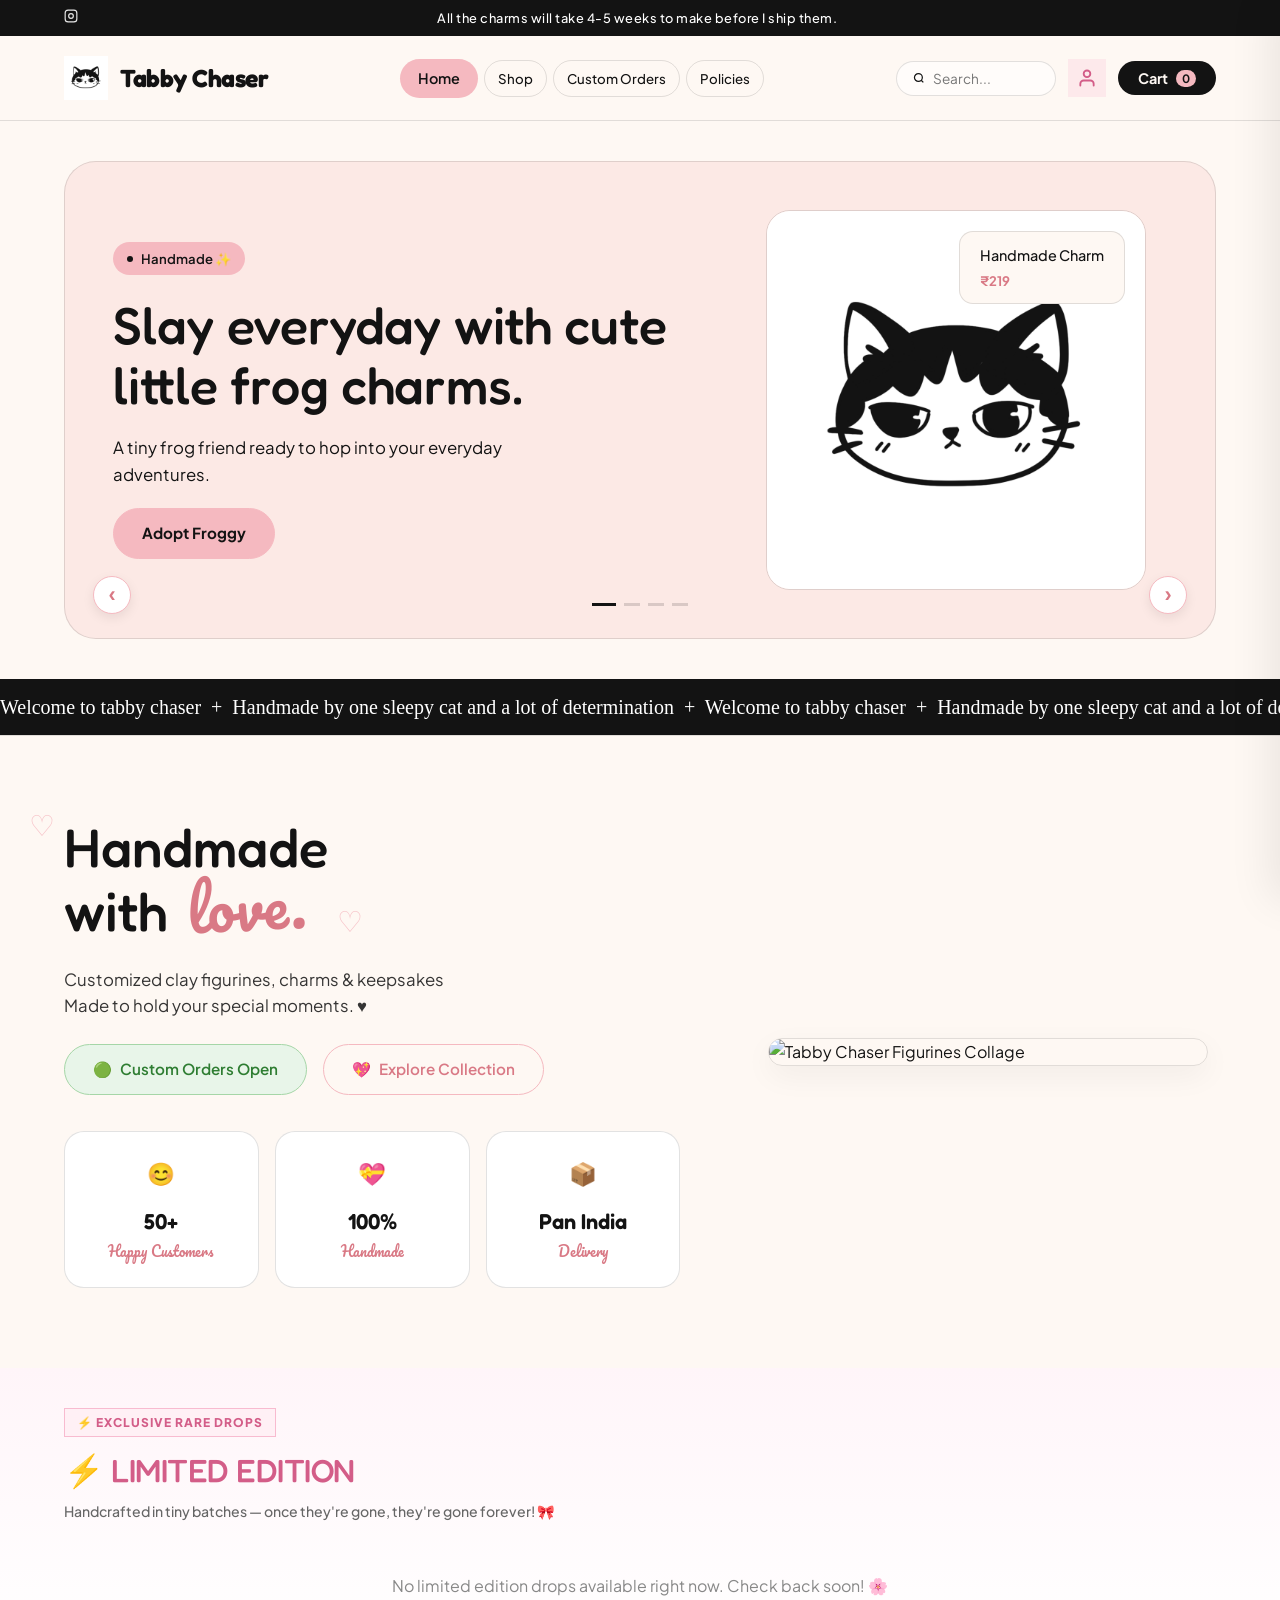
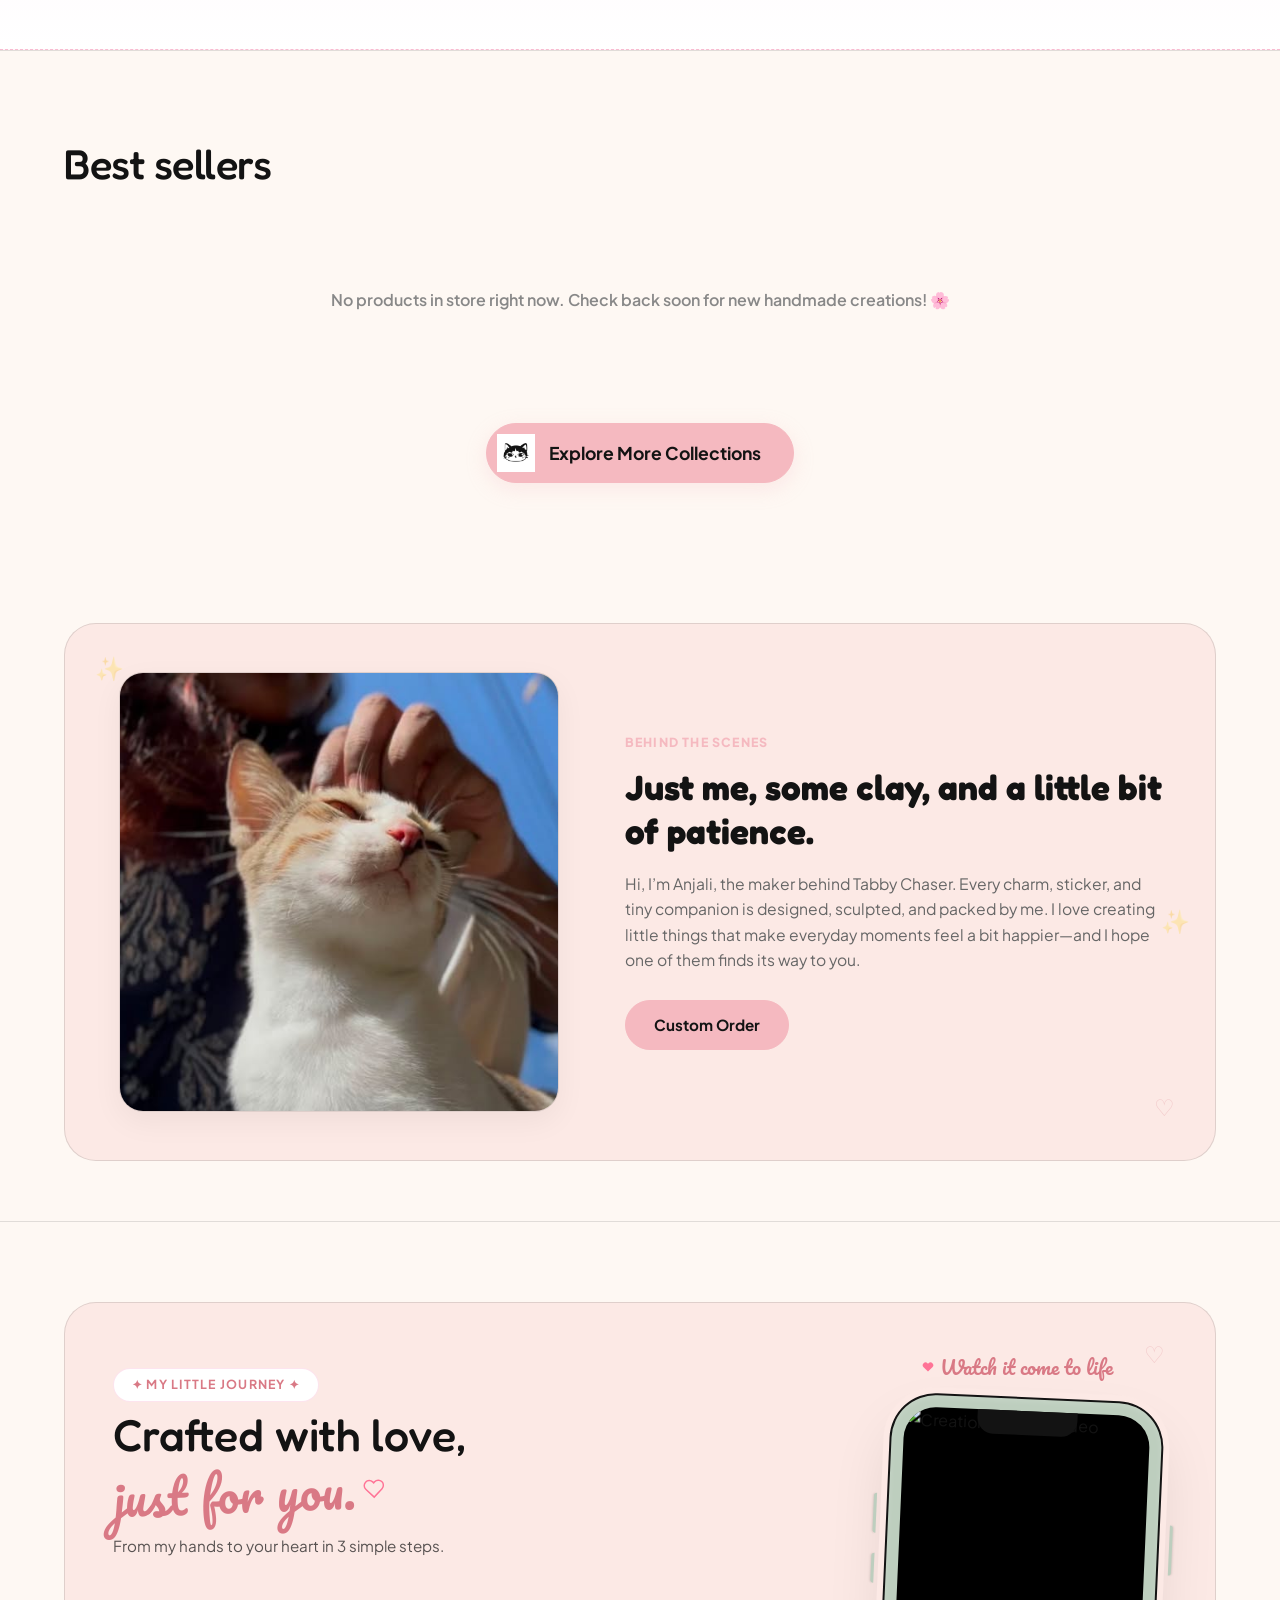
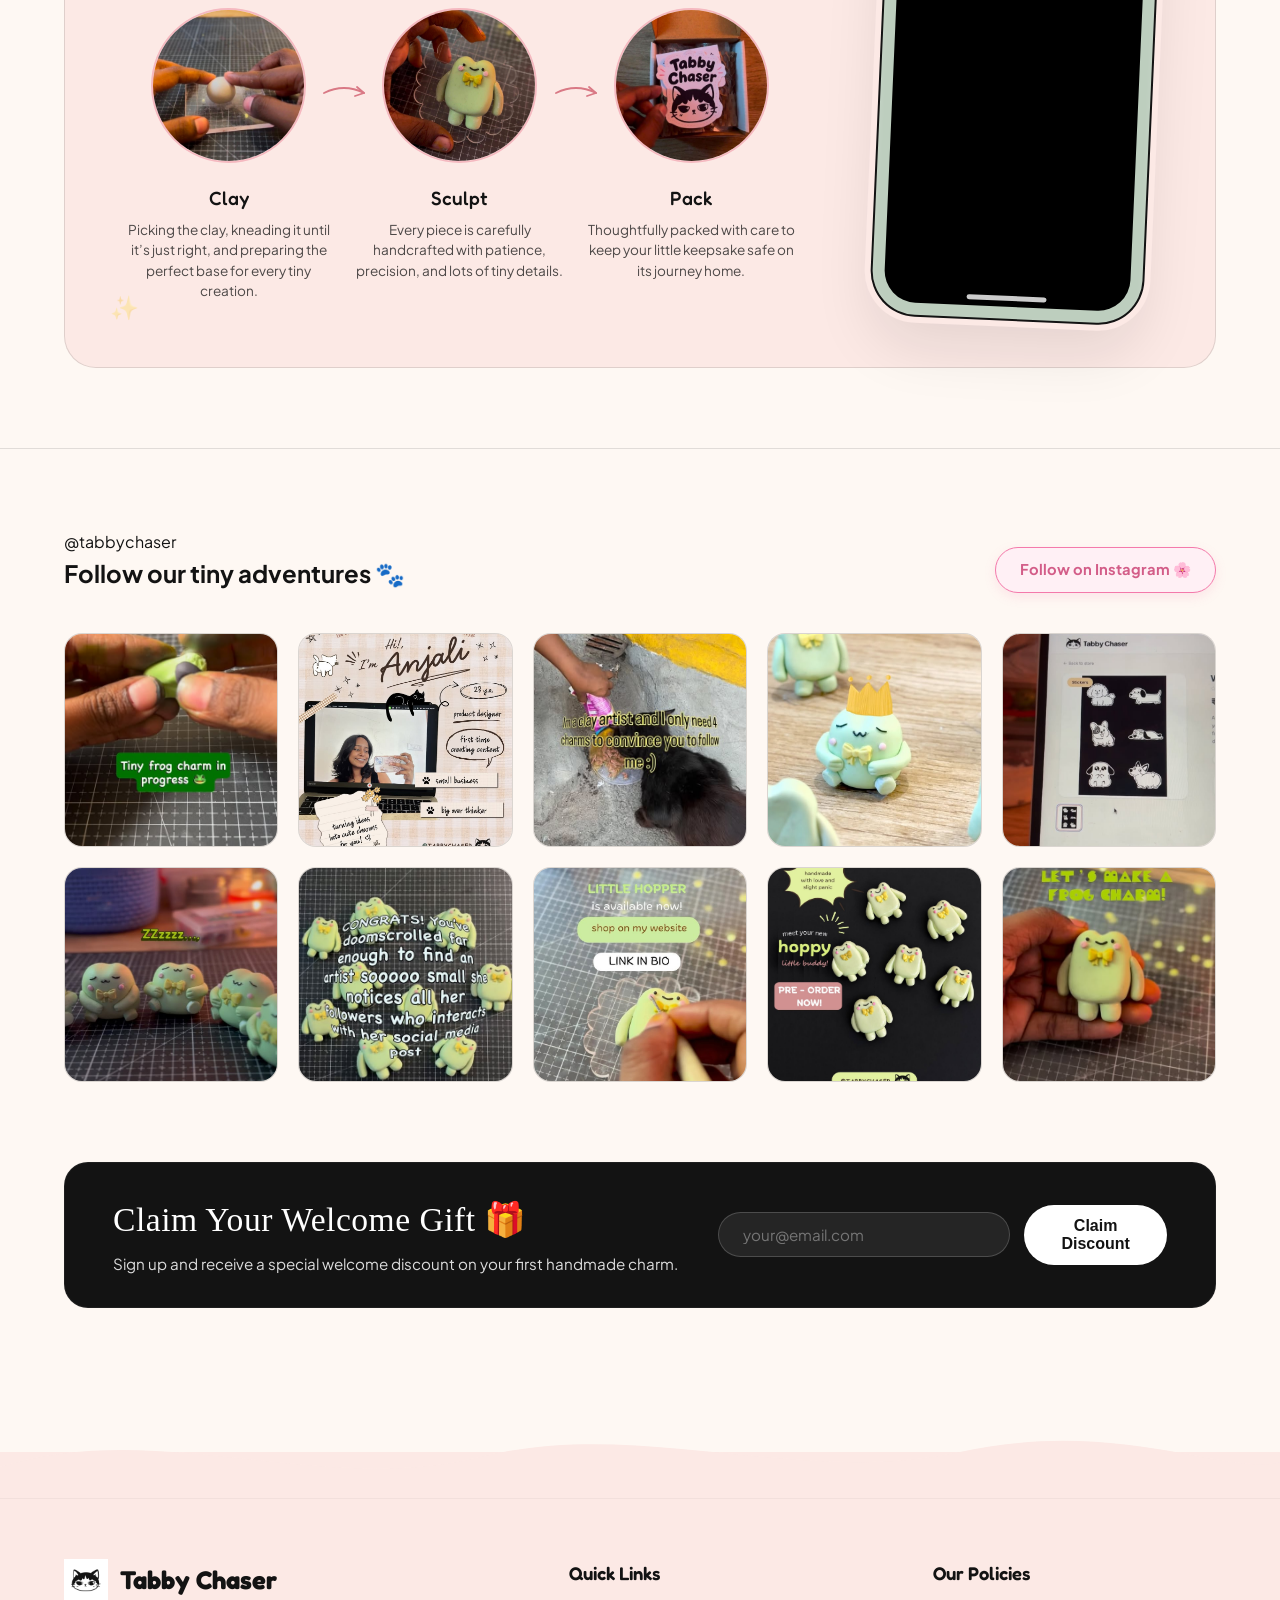
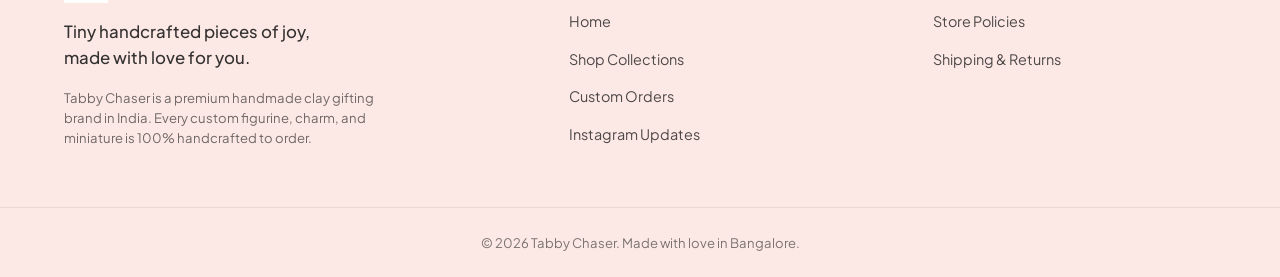
==== index.html @ cdab8259 "FEAT: Completed Basic SEO implementation across all site pages (Titles, Descriptions, Canonical, OG/" ====
<!DOCTYPE html>
<html lang="en">
<head>
  <meta charset="UTF-8" />
  <!-- Google tag (gtag.js) -->
  <script async src="https://www.googletagmanager.com/gtag/js?id=G-HQ4WGGRLP1"></script>
  <script>
    window.dataLayer = window.dataLayer || [];
    function gtag(){dataLayer.push(arguments);}
    gtag('js', new Date());
    gtag('config', 'G-HQ4WGGRLP1');
  </script>
  <!-- Meta Pixel Code -->
  <script>
    !function(f,b,e,v,n,t,s)
    {if(f.fbq)return;n=f.fbq=function(){n.callMethod?
    n.callMethod.apply(n,arguments):n.queue.push(arguments)};
    if(!f._fbq)f._fbq=n;n.push=n;n.loaded=!0;n.version='2.0';
    n.queue=[];t=b.createElement(e);t.async=!0;
    t.src=v;s=b.getElementsByTagName(e)[0];
    s.parentNode.insertBefore(t,s)}(window, document,'script',
    'https://connect.facebook.net/en_US/fbevents.js');
    fbq('init', '1523123549591152');
    fbq('track', 'PageView');
  </script>
  <noscript><img height="1" width="1" style="display:none" src="https://www.facebook.com/tr?id=1523123549591152&ev=PageView&noscript=1"/></noscript>
  <!-- End Meta Pixel Code -->
  <meta name="viewport" content="width=device-width, initial-scale=1.0" />
  <meta name="google-site-verification" content="google491442b570c2b588" />
  <title>Tabby Chaser – Handmade Cold Porcelain Clay Charms, Keychains &amp; Aesthetic Gifts India</title>
  <meta name="description" content="Shop handcrafted cold porcelain clay charms, keychains, desk pals, stickers, and worry stones from Tabby Chaser in India. Unique, cute, high-gloss keepsakes made with love." />
  <link rel="canonical" href="https://tabbychaser.store/" />
  
  <!-- Open Graph / Facebook -->
  <meta property="og:type" content="website" />
  <meta property="og:site_name" content="Tabby Chaser" />
  <meta property="og:url" content="https://tabbychaser.store/" />
  <meta property="og:title" content="Tabby Chaser – Handmade Cold Porcelain Clay Charms &amp; Aesthetic Gifts" />
  <meta property="og:description" content="Shop handcrafted cold porcelain clay charms, keychains, desk pals, stickers, and worry stones from Tabby Chaser in India." />
  <meta property="og:image" content="https://tabbychaser.store/favicon.png" />

  <!-- Twitter -->
  <meta name="twitter:card" content="summary_large_image" />
  <meta name="twitter:url" content="https://tabbychaser.store/" />
  <meta name="twitter:title" content="Tabby Chaser – Handmade Cold Porcelain Clay Charms &amp; Aesthetic Gifts" />
  <meta name="twitter:description" content="Shop handcrafted cold porcelain clay charms, keychains, desk pals, stickers, and worry stones from Tabby Chaser in India." />
  <meta name="twitter:image" content="https://tabbychaser.store/favicon.png" />

  <!-- Schema.org Organization & WebSite JSON-LD -->
  <script type="application/ld+json">
  {
    "@context": "https://schema.org",
    "@graph": [
      {
        "@type": "Organization",
        "@id": "https://tabbychaser.store/#organization",
        "name": "Tabby Chaser",
        "url": "https://tabbychaser.store/",
        "logo": "https://tabbychaser.store/favicon.png",
        "image": "https://tabbychaser.store/favicon.png",
        "description": "Handcrafted Cold Porcelain Clay Charms, Keychains & Aesthetic Keepsakes made in India.",
        "sameAs": [
          "https://www.instagram.com/tabbychaser"
        ]
      },
      {
        "@type": "WebSite",
        "@id": "https://tabbychaser.store/#website",
        "url": "https://tabbychaser.store/",
        "name": "Tabby Chaser",
        "publisher": {
          "@id": "https://tabbychaser.store/#organization"
        },
        "potentialAction": {
          "@type": "SearchAction",
          "target": "https://tabbychaser.store/shop?search={search_term_string}",
          "query-input": "required name=search_term_string"
        }
      }
    ]
  }
  </script>
  <link rel="icon" href="/favicon.ico" sizes="any">
  <link rel="icon" type="image/png" sizes="48x48" href="/favicon.png">
  <link rel="apple-touch-icon" href="/apple-touch-icon.png">
  
  <!-- Bubbly & Script Display Fonts (Chewy, Fredoka, Pacifico) & Body Font (Plus Jakarta Sans) -->
  <link rel="preconnect" href="https://fonts.googleapis.com" />
  <link rel="preconnect" href="https://fonts.gstatic.com" crossorigin />
  <link href="https://fonts.googleapis.com/css2?family=Chewy&family=Fredoka:wght@400;500;600;700&family=Pacifico&family=Plus+Jakarta+Sans:wght@300;400;500;600;700&display=swap" rel="stylesheet" />
  
  <link rel="stylesheet" href="style.css" />
</head>
<body>

  <!-- 1. Top Announcement Bar (Solid Black Patti with White Text) -->
  <div class="announcement-bar">
    <div class="announcement-container container">
      <div class="announcement-social">
        <a href="https://www.instagram.com/tabbychaser" target="_blank" aria-label="Instagram">
          <svg width="14" height="14" viewBox="0 0 24 24" fill="none" stroke="currentColor" stroke-width="2"><rect x="2" y="2" width="20" height="20" rx="5" ry="5"></rect><circle cx="12" cy="12" r="4"></circle><line x1="17.5" y1="6.5" x2="17.51" y2="6.5"></line></svg>
        </a>
      </div>
      <div class="announcement-text">
        All the charms will take 4-5 weeks to make before I ship them.
      </div>
      <div class="announcement-spacer"></div>
    </div>
  </div>

  <!-- 2. Header Navigation (Cream Base matching Page Theme & Brand logo icon) -->
  <header class="site-header">
    <div class="header-container container">
      
      <!-- Brand Logo Left with Circular Brand Icon -->
      <a href="#" class="brand-logo">
        <img src="store-logo-c471e30d.webp" alt="Tabby Chaser Logo" class="brand-logo-icon" />
        <span class="logo-text">Tabby Chaser</span>
      </a>

      <!-- Menu links as rounded capsules/pills -->
      <nav class="nav-menu">
        <a href="/" class="nav-link active-pill">Home</a>
        <a href="shop" class="nav-link outline-pill">Shop</a>
        <a href="custom-orders" class="nav-link outline-pill">Custom Orders</a>
        <a href="policies" class="nav-link outline-pill">Policies</a>
      </nav>

      <!-- Search bar & Cart -->
      <div class="header-actions">
        <div class="search-box-pill">
          <svg width="14" height="14" viewBox="0 0 24 24" fill="none" stroke="currentColor" stroke-width="2.5"><circle cx="11" cy="11" r="8"></circle><line x1="21" y1="21" x2="16.65" y2="16.65"></line></svg>
          <input type="text" placeholder="Search..." />
        </div>
        <a href="account" class="profile-header-btn" title="My Account" style="display:flex;align-items:center;justify-content:center;width:38px;height:38px;border-radius:50%;background:rgba(244,122,171,0.12);color:#d35d88;text-decoration:none;transition:transform 0.2s ease;">
          <svg width="20" height="20" viewBox="0 0 24 24" fill="none" stroke="currentColor" stroke-width="2.2" stroke-linecap="round" stroke-linejoin="round"><path d="M20 21v-2a4 4 0 0 0-4-4H8a4 4 0 0 0-4 4v2"></path><circle cx="12" cy="7" r="4"></circle></svg>
        </a>
        <button class="cart-pill-btn" id="cartBtn">
          Cart
          <span class="cart-badge">0</span>
        </button>
      </div>

    </div>
  </header>

  <!-- 3. Main Hero Rounded Card Section (Pre-rendered Slideshow for zero layout shift) -->
  <main class="main-content">
    <section class="hero-card-section">
      <div class="container">
        
        <!-- Elegant Box (#fce9e5) for strong visibility -->
        <div class="hero-rounded-card">
          <!-- Manual Navigation Arrows -->
          <button type="button" class="hero-nav-btn prev-btn" onclick="window.goToSlide(window.currentHeroSlideIdx - 1)" title="Previous Slide">‹</button>
          <button type="button" class="hero-nav-btn next-btn" onclick="window.goToSlide(window.currentHeroSlideIdx + 1)" title="Next Slide">›</button>

          <div class="hero-slides-wrapper" id="slidesWrapper">
            
            <!-- Slide 0: Frog Charm -->
            <div class="hero-slide active" data-index="0">
              <div class="hero-card-grid">
                <div class="hero-text-panel">
                  <div class="handmade-badge-pill">
                    <span class="badge-dot"></span>
                    Bestseller 🐸
                  </div>
                  <h1 class="hero-headline-title">
                    Slay everyday with cute little <span class="highlight-pink">frog charms.</span>
                  </h1>
                  <p class="hero-paragraph-desc">
                    A tiny frog friend ready to hop into your everyday adventures. Handmade from cold porcelain clay.
                  </p>
                  <a href="product?id=pond-hopper-frog" class="btn btn-pink-pill">Adopt Froggy</a>
                </div>
                <div class="hero-image-panel">
                  <div class="image-inner-wrap">
                    <img src="https://rjjympjfdmvjuuovidtc.supabase.co/storage/v1/object/public/product-images/50ce9ac9-ccac-42d0-bc0d-8f6b7868ee44/product-88b446e8-wa8nqo.webp" alt="Pond Hopper Frog Charm" class="hero-card-img" />
                    <div class="product-overlay-tag">
                      <span class="tag-title">Pond Hopper Frog</span>
                      <span class="tag-price">₹219</span>
                    </div>
                  </div>
                </div>
              </div>
            </div>

            <!-- Slide 1: Bear Charm -->
            <div class="hero-slide" data-index="1">
              <div class="hero-card-grid">
                <div class="hero-text-panel">
                  <div class="handmade-badge-pill">
                    <span class="badge-dot"></span>
                    Popular 🎀
                  </div>
                  <h2 class="hero-headline-title">
                    Slay everyday with cute little <span class="highlight-pink">bear charms.</span>
                  </h2>
                  <p class="hero-paragraph-desc">
                    A tiny handmade teddy bear charm with a glossy finish and a sweet pink bow, perfect for zip styling.
                  </p>
                  <a href="product?id=bow-bear-charm" class="btn btn-pink-pill">Adopt Bearista</a>
                </div>
                <div class="hero-image-panel">
                  <div class="image-inner-wrap">
                    <img src="https://rjjympjfdmvjuuovidtc.supabase.co/storage/v1/object/public/product-images/50ce9ac9-ccac-42d0-bc0d-8f6b7868ee44/product-46e4e5de-0cd7-4387-9f47-92c55a666831-b56fe6d8-ket789.webp" alt="Bow Bear Charm" class="hero-card-img" />
                    <div class="product-overlay-tag">
                      <span class="tag-title">Bow Bear Charm</span>
                      <span class="tag-price">₹219</span>
                    </div>
                  </div>
                </div>
              </div>
            </div>

            <!-- Slide 2: Star Cat -->
            <div class="hero-slide" data-index="2">
              <div class="hero-card-grid">
                <div class="hero-text-panel">
                  <div class="handmade-badge-pill">
                    <span class="badge-dot"></span>
                    Featured ⭐
                  </div>
                  <h2 class="hero-headline-title">
                    Slay everyday with cute little <span class="highlight-pink">cat keychains.</span>
                  </h2>
                  <p class="hero-paragraph-desc">
                    Star cat finally got its own star! A handmade clay keychain featuring your favorite little space companion.
                  </p>
                  <a href="product?id=star-cat-keychain" class="btn btn-pink-pill">Adopt Space Cat</a>
                </div>
                <div class="hero-image-panel">
                  <div class="image-inner-wrap">
                    <img src="https://rjjympjfdmvjuuovidtc.supabase.co/storage/v1/object/public/product-images/50ce9ac9-ccac-42d0-bc0d-8f6b7868ee44/product-59b33d32-ix8s64.webp" alt="Star Cat Keychain" class="hero-card-img" />
                    <div class="product-overlay-tag">
                      <span class="tag-title">Star Cat Keychain</span>
                      <span class="tag-price">₹399</span>
                    </div>
                  </div>
                </div>
              </div>
            </div>

            <!-- Slide 3: Skull Charm -->
            <div class="hero-slide" data-index="3">
              <div class="hero-card-grid">
                <div class="hero-text-panel">
                  <div class="handmade-badge-pill">
                    <span class="badge-dot"></span>
                    Spooky Cute 💀
                  </div>
                  <h2 class="hero-headline-title">
                    Slay everyday with cute little <span class="highlight-pink">spooky skulls.</span>
                  </h2>
                  <p class="hero-paragraph-desc">
                    A tiny skull with a soft spooky heart. Handmade from cold porcelain clay and finished with high-quality glazes.
                  </p>
                  <a href="product?id=ghostly-skull-charm" class="btn btn-pink-pill">Adopt Spooky</a>
                </div>
                <div class="hero-image-panel">
                  <div class="image-inner-wrap">
                    <img src="https://rjjympjfdmvjuuovidtc.supabase.co/storage/v1/object/public/product-images/50ce9ac9-ccac-42d0-bc0d-8f6b7868ee44/product-094dc89c-gsisii.webp" alt="Ghostly Skull Charm" class="hero-card-img" />
                    <div class="product-overlay-tag">
                      <span class="tag-title">Ghostly Skull Charm</span>
                      <span class="tag-price">₹199</span>
                    </div>
                  </div>
                </div>
              </div>
            </div>

          </div>

          <!-- Slider Indicators -->
          <div class="slider-dots" id="sliderDots">
            <span class="dot active" onclick="goToSlide(0)"></span>
            <span class="dot" onclick="goToSlide(1)"></span>
            <span class="dot" onclick="goToSlide(2)"></span>
            <span class="dot" onclick="goToSlide(3)"></span>
          </div>

        </div>

      </div>
    </section>

    <!-- 4. Scrolling Black Marquee strip (Continuous Double Track) -->
    <div class="scrolling-marquee-strip">
      <div class="marquee-track">
        <div class="marquee-inner">
          <span>Welcome to tabby chaser &nbsp;+&nbsp; Handmade by one sleepy cat and a lot of determination &nbsp;+&nbsp; Welcome to tabby chaser &nbsp;+&nbsp; Handmade by one sleepy cat and a lot of determination &nbsp;+&nbsp; Welcome to tabby chaser &nbsp;+&nbsp; Handmade by one sleepy cat and a lot of determination &nbsp;+&nbsp;</span>
        </div>
        <div class="marquee-inner">
          <span>Welcome to tabby chaser &nbsp;+&nbsp; Handmade by one sleepy cat and a lot of determination &nbsp;+&nbsp; Welcome to tabby chaser &nbsp;+&nbsp; Handmade by one sleepy cat and a lot of determination &nbsp;+&nbsp; Welcome to tabby chaser &nbsp;+&nbsp; Handmade by one sleepy cat and a lot of determination &nbsp;+&nbsp;</span>
        </div>
      </div>
    </div>

    <!-- 5. Showcase Detail Section -->
    <section class="brand-showcase-section">
      <div class="container showcase-grid">
        
        <div class="showcase-left-panel">
          <div class="floating-hearts-title-wrap">
            <span class="floating-heart heart-left">♡</span>
            <h2 class="showcase-title-text">
              Handmade <br />with <span class="script-love">love.</span>
            </h2>
            <span class="floating-heart heart-right">♡</span>
          </div>

          <p class="showcase-paragraph">
            Customized clay figurines, charms & keepsakes <br />
            Made to hold your special moments. ♥
          </p>

          <div class="showcase-btn-row">
            <span id="commissionsDisplayBtn">
              <a href="custom-pets.html" class="pill-btn btn-pink-outline" style="background:#e8f5e9;color:#2e7d32;border:1.5px solid #a5d6a7;text-decoration:none;">
                <span class="btn-icon">🟢</span> Custom Orders Open
              </a>
            </span>
            <a href="#shop" class="pill-btn btn-pink-outline">
              <span class="btn-icon">💖</span>
              Explore Collection
            </a>
          </div>

          <div class="feature-cards-grid">
            <div class="feature-card">
              <div class="card-icon-circle">😊</div>
              <span class="card-large-stat">50+</span>
              <span class="card-script-label">Happy Customers</span>
            </div>

            <div class="feature-card">
              <div class="card-icon-circle">💝</div>
              <span class="card-large-stat">100%</span>
              <span class="card-script-label">Handmade</span>
            </div>

            <div class="feature-card">
              <div class="card-icon-circle">📦</div>
              <span class="card-large-stat">Pan India</span>
              <span class="card-script-label">Delivery</span>
            </div>
          </div>
        </div>

        <div class="showcase-right-panel">
          <div class="showcase-image-frame">
            <img src="https://rjjympjfdmvjuuovidtc.supabase.co/storage/v1/object/public/store-assets/50ce9ac9-ccac-42d0-bc0d-8f6b7868ee44/store-banner-af2ef989.webp" alt="Tabby Chaser Figurines Collage" class="showcase-img" />
          </div>
        </div>

      </div>
    </section>

    <!-- 5.5. Limited Edition Showcase Section -->
    <section class="limited-edition-section" id="limited-edition" style="padding: 40px 0 20px 0; background: linear-gradient(180deg, #fff5f9 0%, #ffffff 100%); border-bottom: 1px dashed #f8bbd0;">
      <div class="container">
        
        <div class="sellers-header-row" style="margin-bottom: 20px; text-align: left; flex-wrap:wrap; gap:16px; align-items:flex-end; justify-content:space-between;">
          <div>
            <div style="display:inline-flex; align-items:center; gap:6px; background:#fff0f5; border:1px solid #f8bbd0; color:#d35d88; font-size:0.75rem; font-weight:800; padding:4px 12px; border-radius:50px; text-transform:uppercase; letter-spacing:1px; margin-bottom:8px;">
              ⚡ EXCLUSIVE RARE DROPS
            </div>
            <h2 class="sellers-heading" id="leTitleDisplay" style="color:#d35d88; font-size: 2rem;">⚡ LIMITED EDITION</h2>
            <p id="leSubtitleDisplay" style="font-size:0.88rem; color:#666; margin-top:4px; font-weight:500;">
              Handcrafted in tiny batches — once they're gone, they're gone forever! 🎀
            </p>
          </div>

          <!-- Live Countdown / Pre-Order Timer Banner -->
          <div id="leCountdownBox" style="display:none; background:linear-gradient(135deg, #7c4dff 0%, #d35d88 100%); color:#fff; padding:12px 20px; border-radius:14px; box-shadow:0 6px 18px rgba(124, 77, 255, 0.25);">
            <div style="font-size:0.72rem; font-weight:700; text-transform:uppercase; letter-spacing:1px; opacity:0.9;">
              ⏳ PRE-ORDER BOOKING ENDS IN
            </div>
            <div id="leTimerDisplay" style="font-size:1.25rem; font-weight:900; letter-spacing:1px; margin-top:2px;">
              00d 00h 00m 00s
            </div>
          </div>
        </div>

        <div class="sellers-products-grid" id="limitedEditionGridContainer">
          <div style="grid-column:1/-1; text-align:center; padding:30px;"><div class="spinner"></div></div>
        </div>

      </div>
    </section>

    <!-- 6. Best Sellers Grid Section -->
    <section class="best-sellers-section" id="shop">
      <div class="container">
        
        <div class="sellers-header-row">
          <h2 class="sellers-heading">Best sellers</h2>
        </div>

        <div class="sellers-products-grid" id="bestSellersGridContainer">
          <div style="grid-column:1/-1; text-align:center; padding:30px;"><div class="spinner"></div></div>
        </div>

        <div class="explore-more-wrap">
          <a href="shop" class="explore-pill-btn">
            <img src="store-logo-c471e30d.webp" alt="Tabby Chaser Icon" class="spark-circle-badge" />
            Explore More Collections
          </a>
        </div>

      </div>
    </section>

    <!-- 7. Behind the Scenes Section -->
    <section class="behind-scenes-section" id="custom">
      <div class="container">
        
        <div class="behind-scenes-card">
          <span class="floating-deco deco-one">✨</span>
          <span class="floating-deco deco-two">♡</span>
          <span class="floating-deco deco-three">✨</span>

          <div class="behind-scenes-grid">
            
            <div class="behind-scenes-image-panel">
              <div class="scenes-image-frame">
                <img src="748418587_1035014559244179_4320727817718422499_n.jpg" alt="Anjali and Mascot Kitty" class="scenes-img" />
              </div>
            </div>

            <div class="behind-scenes-text-panel">
              <span class="scenes-tag">BEHIND THE SCENES</span>
              <h2 class="scenes-title">Just me, some clay, and a little bit of patience.</h2>
              <p class="scenes-desc">
                Hi, I’m Anjali, the maker behind Tabby Chaser. Every charm, sticker, and tiny companion is designed, sculpted, and packed by me. I love creating little things that make everyday moments feel a bit happier—and I hope one of them finds its way to you.
              </p>
              <a href="custom-orders" class="btn btn-pink-pill">Custom Order</a>
            </div>

          </div>
        </div>

      </div>
    </section>

    <!-- 8. My Little Journey Section -->
    <section class="journey-section">
      <div class="container journey-inner">
        
        <div class="journey-card">
          <span class="floating-deco deco-four">♡</span>
          <span class="floating-deco deco-five">✨</span>

          <div class="journey-two-col">
            
            <div class="journey-left-col">
              <div class="journey-header">
                <div class="journey-eyebrow">✦ MY LITTLE JOURNEY ✦</div>
                <h2 class="journey-heading">Crafted with love,</h2>
                <p class="journey-heading-script">
                  just for you.
                  <svg width="22" height="22" viewBox="0 0 24 24" fill="none" stroke="#FF7396" stroke-width="1.6">
                    <path d="M20.84 4.61a5.5 5.5 0 00-7.78 0L12 5.67l-1.06-1.06a5.5 5.5 0 00-7.78 7.78l1.06 1.06L12 21.23l7.78-7.78 1.06-1.06a5.5 5.5 0 000-7.78z"></path>
                  </svg>
                </p>
                <p class="journey-subtext">From my hands to your heart in 3 simple steps.</p>
              </div>
              
              <div class="journey-steps-row">
                
                <!-- Step 1: Clay -->
                <div class="step-wrap step-1">
                  <div class="step-card">
                    <div class="img-ring">
                      <img src="him 1.jpeg" alt="Preparing clay" class="step-img" />
                    </div>
                    <div class="arrow">
                      <svg width="46" height="16" viewBox="0 0 46 16" fill="none">
                        <path d="M2 12 Q 22 2, 42 12" stroke="#F47AAB" stroke-width="1.8" stroke-linecap="round"></path>
                        <path d="M35 6 L42 12 L33 15" stroke="#F47AAB" stroke-width="1.8" stroke-linecap="round" stroke-linejoin="round"></path>
                      </svg>
                    </div>
                  </div>
                  <h3 class="step-title">Clay</h3>
                  <p class="step-desc">Picking the clay, kneading it until it’s just right, and preparing the perfect base for every tiny creation.</p>
                </div>

                <!-- Step 2: Sculpt -->
                <div class="step-wrap step-2">
                  <div class="step-card">
                    <div class="img-ring">
                      <img src="him 2.jpeg" alt="Sculpting clay figurine" class="step-img" />
                    </div>
                    <div class="arrow">
                      <svg width="46" height="16" viewBox="0 0 46 16" fill="none">
                        <path d="M2 12 Q 22 2, 42 12" stroke="#F47AAB" stroke-width="1.8" stroke-linecap="round"></path>
                        <path d="M35 6 L42 12 L33 15" stroke="#F47AAB" stroke-width="1.8" stroke-linecap="round" stroke-linejoin="round"></path>
                      </svg>
                    </div>
                  </div>
                  <h3 class="step-title">Sculpt</h3>
                  <p class="step-desc">Every piece is carefully handcrafted with patience, precision, and lots of tiny details.</p>
                </div>

                <!-- Step 3: Pack -->
                <div class="step-wrap step-3">
                  <div class="step-card">
                    <div class="img-ring">
                      <img src="him 3.jpeg" alt="Packing process of clay figurine" class="step-img" />
                    </div>
                  </div>
                  <h3 class="step-title">Pack</h3>
                  <p class="step-desc">Thoughtfully packed with care to keep your little keepsake safe on its journey home.</p>
                </div>

              </div>
            </div>

            <div class="journey-right-col">
              <p class="phone-label">
                <svg width="12" height="12" viewBox="0 0 24 24" fill="#FF7396">
                  <path d="M20.84 4.61a5.5 5.5 0 00-7.78 0L12 5.67l-1.06-1.06a5.5 5.5 0 00-7.78 7.78l1.06 1.06L12 21.23l7.78-7.78 1.06-1.06a5.5 5.5 0 000-7.78z"></path>
                </svg>
                Watch it come to life
              </p>
              <div class="phone-mockup">
                <div class="phone-notch"></div>
                <div class="phone-screen">
                  <img src="phn gif.gif" alt="Creation Process Video" class="phone-media" />
                </div>
                <div class="phone-bump-l"></div>
                <div class="phone-bump-r"></div>
                <div class="phone-bump-r2"></div>
                <div class="phone-bar"></div>
              </div>
            </div>

          </div>
        </div>

      </div>
    </section>

    <!-- 9. Instagram Feed Section (Displaying 10 ACTUAL post thumbnails of @tabbychaser locally) -->
    <section class="instagram-section">
      <div class="container">
        
        <div class="instagram-header-row">
          <div class="instagram-title-wrap">
            <span class="instagram-subtitle-pill">@tabbychaser</span>
            <h2 class="instagram-main-title">Follow our tiny adventures 🐾</h2>
          </div>
          <a href="https://www.instagram.com/tabbychaser" target="_blank" class="instagram-follow-btn">
            Follow on Instagram 🌸
          </a>
        </div>

        <!-- 10 Square Posts Grid (5 Columns x 2 Rows) -->
        <div class="instagram-posts-grid">
          
          <!-- Post 1: Clay tools process cover -->
          <a href="https://www.instagram.com/p/DF21bftTBtG/" target="_blank" class="instagram-post-card">
            <img src="assets/instagram/post-1.jpg" alt="Tabby Chaser Post 1" />
            <div class="instagram-hover-overlay">
              <span class="overlay-icon">📸</span>
              <div class="overlay-stats">
                <span>❤️ 452</span>
                <span>💬 38</span>
              </div>
            </div>
          </a>

          <!-- Post 2: Clay palette tray with miniatures -->
          <a href="https://www.instagram.com/p/DFxNl7GTMvV/" target="_blank" class="instagram-post-card">
            <img src="assets/instagram/post-2.jpg" alt="Tabby Chaser Post 2" />
            <div class="instagram-hover-overlay">
              <span class="overlay-icon">📸</span>
              <div class="overlay-stats">
                <span>❤️ 318</span>
                <span>💬 24</span>
              </div>
            </div>
          </a>

          <!-- Post 3: Purr parade video cover -->
          <a href="https://www.instagram.com/p/DFu6fE9T3sM/" target="_blank" class="instagram-post-card">
            <img src="assets/instagram/post-3.jpg" alt="Tabby Chaser Post 3" />
            <div class="instagram-hover-overlay">
              <span class="overlay-icon">📸</span>
              <div class="overlay-stats">
                <span>❤️ 580</span>
                <span>💬 49</span>
              </div>
            </div>
          </a>

          <!-- Post 4: Cat in box clay process -->
          <a href="https://www.instagram.com/p/Da__GLAzxlj/" target="_blank" class="instagram-post-card">
            <img src="assets/instagram/post-4.jpg" alt="Tabby Chaser Post 4" />
            <div class="instagram-hover-overlay">
              <span class="overlay-icon">📸</span>
              <div class="overlay-stats">
                <span>❤️ 201</span>
                <span>💬 17</span>
              </div>
            </div>
          </a>

          <!-- Post 5: Pocket Pals Sticker Sheets -->
          <a href="https://www.instagram.com/p/Da5PjVYzQ3S/" target="_blank" class="instagram-post-card">
            <img src="assets/instagram/post-5.jpg" alt="Tabby Chaser Post 5" />
            <div class="instagram-hover-overlay">
              <span class="overlay-icon">📸</span>
              <div class="overlay-stats">
                <span>❤️ 290</span>
                <span>💬 31</span>
              </div>
            </div>
          </a>

          <!-- Post 6: Frog process video cover -->
          <a href="https://www.instagram.com/p/Da42GWNTmtH/" target="_blank" class="instagram-post-card">
            <img src="assets/instagram/post-6.jpg" alt="Tabby Chaser Post 6" />
            <div class="instagram-hover-overlay">
              <span class="overlay-icon">📸</span>
              <div class="overlay-stats">
                <span>❤️ 125</span>
                <span>💬 6</span>
              </div>
            </div>
          </a>

          <!-- Post 7: Little corner of internet -->
          <a href="https://www.instagram.com/p/Da15mAKT2Uu/" target="_blank" class="instagram-post-card">
            <img src="assets/instagram/post-7.jpg" alt="Tabby Chaser Post 7" />
            <div class="instagram-hover-overlay">
              <span class="overlay-icon">📸</span>
              <div class="overlay-stats">
                <span>❤️ 389</span>
                <span>💬 41</span>
              </div>
            </div>
          </a>

          <!-- Post 8: Worry stones collection -->
          <a href="https://www.instagram.com/p/DayyDkCTBqP/" target="_blank" class="instagram-post-card">
            <img src="assets/instagram/post-8.jpg" alt="Tabby Chaser Post 8" />
            <div class="instagram-hover-overlay">
              <span class="overlay-icon">📸</span>
              <div class="overlay-stats">
                <span>❤️ 245</span>
                <span>💬 19</span>
              </div>
            </div>
          </a>

          <!-- Post 9: Packaging cute boxes -->
          <a href="https://www.instagram.com/p/DayB5DGzC0f/" target="_blank" class="instagram-post-card">
            <img src="assets/instagram/post-9.jpg" alt="Tabby Chaser Post 9" />
            <div class="instagram-hover-overlay">
              <span class="overlay-icon">📸</span>
              <div class="overlay-stats">
                <span>❤️ 172</span>
                <span>💬 8</span>
              </div>
            </div>
          </a>

          <!-- Post 10: Take a break video cover -->
          <a href="https://www.instagram.com/p/DaxVb6dTn9/" target="_blank" class="instagram-post-card">
            <img src="assets/instagram/post-10.jpg" alt="Tabby Chaser Post 10" />
            <div class="instagram-hover-overlay">
              <span class="overlay-icon">📸</span>
              <div class="overlay-stats">
                <span>❤️ 208</span>
                <span>💬 22</span>
              </div>
            </div>
          </a>

        </div>

        <!-- 10. Newsletter Bar (Claim Welcome Gift) -->
        <div class="newsletter-rounded-bar" id="policies">
          <div class="newsletter-left-panel">
            <span class="newsletter-display-title">Claim Your Welcome Gift 🎁</span>
            <span class="newsletter-desc">Sign up and receive a special welcome discount on your first handmade charm.</span>
          </div>
          <form class="newsletter-form-panel" onsubmit="window.handleNewsletterSubscribe(event)">
            <input type="email" placeholder="your@email.com" class="newsletter-input" required />
            <button type="submit" class="newsletter-btn-join">Claim Discount</button>
          </form>
        </div>

      </div>
    </section>

  </main>

  <!-- 11. Wavy Footer Section -->
  <footer class="site-footer">
    
    <!-- Wavy Top Divider Frame filled with card bg color -->
    <div class="footer-wave-divider" aria-hidden="true">
      <svg class="footer-wave-svg" viewBox="0 0 1440 90" preserveAspectRatio="none" xmlns="http://www.w3.org/2000/svg">
        <rect width="1440" height="45" fill="var(--color-page-bg)"></rect>
        <path d="M0,60 C180,10 360,90 540,50 C720,10 900,80 1080,45 C1260,10 1380,70 1440,55 L1440,90 L0,90 Z" fill="var(--color-card-bg)"></path>
      </svg>
    </div>

    <!-- Footer Body Area -->
    <div class="footer-body">
      <div class="container footer-grid">
        
        <!-- Brand Info Column -->
        <div class="footer-brand-column">
          <div class="footer-brand-logo">
            <img src="store-logo-c471e30d.webp" alt="Tabby Chaser Logo" class="footer-logo-img" />
            <span class="footer-logo-text">Tabby Chaser</span>
          </div>
          <p class="footer-brand-tagline">Tiny handcrafted pieces of joy,<br />made with love for you.</p>
          <p class="footer-brand-about">
            Tabby Chaser is a premium handmade clay gifting brand in India. Every custom figurine, charm, and miniature is 100% handcrafted to order.
          </p>
        </div>

        <!-- Links Columns -->
        <div class="footer-links-column">
          <h4 class="footer-column-title">Quick Links</h4>
          <ul class="footer-links-list">
            <li><a href="/">Home</a></li>
            <li><a href="shop">Shop Collections</a></li>
            <li><a href="custom-orders">Custom Orders</a></li>
            <li><a href="https://www.instagram.com/tabbychaser" target="_blank">Instagram Updates</a></li>
          </ul>
        </div>

        <!-- Policies Columns -->
        <div class="footer-links-column">
          <h4 class="footer-column-title">Our Policies</h4>
          <ul class="footer-links-list">
            <li><a href="policies">Store Policies</a></li>
            <li><a href="policies">Shipping & Returns</a></li>
          </ul>
        </div>

      </div>

      <!-- Copyright Bottom bar -->
      <div class="footer-bottom-copyright">
        <div class="container copyright-flex">
          <span>&copy; 2026 Tabby Chaser. Made with love in Bangalore.</span>
        </div>
      </div>
    </div>

  </footer>

  <!-- JS Scripts – ORDER MATTERS: Supabase first, then config, then data, then app -->
  <script src="https://cdn.jsdelivr.net/npm/@supabase/supabase-js@2"></script>
  <script src="supabase-config.js"></script>

  <script src="app.js"></script>
  <script>
    document.addEventListener('DOMContentLoaded', async () => {
      // Fetch fresh site settings strictly from Supabase Cloud DB (no stale cache)
      const siteSettings = await window.fetchCloudSettings();

      // Update Commissions Button Status
      const commOpen = siteSettings.commissions_open !== 'false';
      const commBtnContainer = document.getElementById('commissionsDisplayBtn');
      if (commBtnContainer) {
        if (commOpen) {
          commBtnContainer.innerHTML = `
            <a href="custom-orders" class="pill-btn btn-pink-outline" style="background:#e8f5e9;color:#2e7d32;border:1.5px solid #a5d6a7;text-decoration:none;">
              <span class="btn-icon">🟢</span> Custom Orders Open
            </a>
          `;
        } else {
          commBtnContainer.innerHTML = `
            <button class="pill-btn btn-grey-closed" onclick="alert('Custom order commissions are currently closed. Check back soon!')" style="background:#ffebee;color:#c62828;border:1.5px solid #ef9a9a;cursor:pointer;">
              <span class="btn-icon">🔴</span> Commissions Closed
            </button>
          `;
        }
      }

      if (siteSettings.announcement_text) {
        const marquee = document.getElementById('announcementMarquee');
        if (marquee) marquee.innerHTML = `<span>${siteSettings.announcement_text}</span>`;
      }

      if (siteSettings.best_title) {
        const head = document.querySelector('.sellers-heading');
        if (head) head.textContent = siteSettings.best_title;
      }
      
      // Fetch live products strictly from Supabase Cloud DB
      let dbProds = await window.fetchCloudProducts();
      let dbDeletedIds = [];

      if (siteSettings.deleted_product_ids) {
        try { dbDeletedIds = JSON.parse(siteSettings.deleted_product_ids); } catch(e) {}
      }

      try {
        const pRes = await fetch('https://bdwfwutvqvmyujwgrtwu.supabase.co/rest/v1/products?select=*', {
          headers: {
            'apikey': 'eyJhbGciOiJIUzI1NiIsInR5cCI6IkpXVCJ9.eyJpc3MiOiJzdXBhYmFzZSIsInJlZiI6ImJkd2Z3dXR2cXZteXVqd2dydHd1Iiwicm9sZSI6ImFub24iLCJpYXQiOjE3ODQ2Mjc5MzYsImV4cCI6MjEwMDIwMzkzNn0.XkVmSEkjYY-JH_jyQ1IdhTin-EH1AH5t20mllR5iCbI',
            'Authorization': 'Bearer eyJhbGciOiJIUzI1NiIsInR5cCI6IkpXVCJ9.eyJpc3MiOiJzdXBhYmFzZSIsInJlZiI6ImJkd2Z3dXR2cXZteXVqd2dydHd1Iiwicm9sZSI6ImFub24iLCJpYXQiOjE3ODQ2Mjc5MzYsImV4cCI6MjEwMDIwMzkzNn0.XkVmSEkjYY-JH_jyQ1IdhTin-EH1AH5t20mllR5iCbI'
          }
        });
        const pData = await pRes.json();
        if (Array.isArray(pData)) dbProds = pData;
      } catch(e) {}

      try {
        const sRes = await fetch('https://bdwfwutvqvmyujwgrtwu.supabase.co/rest/v1/site_settings?select=*', {
          headers: {
            'apikey': 'eyJhbGciOiJIUzI1NiIsInR5cCI6IkpXVCJ9.eyJpc3MiOiJzdXBhYmFzZSIsInJlZiI6ImJkd2Z3dXR2cXZteXVqd2dydHd1Iiwicm9sZSI6ImFub24iLCJpYXQiOjE3ODQ2Mjc5MzYsImV4cCI6MjEwMDIwMzkzNn0.XkVmSEkjYY-JH_jyQ1IdhTin-EH1AH5t20mllR5iCbI',
            'Authorization': 'Bearer eyJhbGciOiJIUzI1NiIsInR5cCI6IkpXVCJ9.eyJpc3MiOiJzdXBhYmFzZSIsInJlZiI6ImJkd2Z3dXR2cXZteXVqd2dydHd1Iiwicm9sZSI6ImFub24iLCJpYXQiOjE3ODQ2Mjc5MzYsImV4cCI6MjEwMDIwMzkzNn0.XkVmSEkjYY-JH_jyQ1IdhTin-EH1AH5t20mllR5iCbI'
          }
        });
        const sData = await sRes.json();
        if (Array.isArray(sData)) {
          const dRow = sData.find(s => s.key === 'deleted_product_ids');
          if (dRow && dRow.value) {
            try { dbDeletedIds = JSON.parse(dRow.value); } catch(e) {}
          }
          const pJson = sData.find(s => s.key === 'tabby_products_json');
          if (pJson && pJson.value) {
            try {
              const parsed = JSON.parse(pJson.value);
              if (Array.isArray(parsed)) dbProds = [...dbProds, ...parsed];
            } catch(e) {}
          }
        }
      } catch(e) {}

      // Filter out deleted items strictly (SUPABASE CLOUD DB IS 100% SINGLE SOURCE OF TRUTH)
      let products = (dbProds || []).filter(p => {
        if (!p || p.status === 'draft') return false;
        const pid = String(p.id || '').toLowerCase().trim();
        const pname = String(p.name || '').toLowerCase().trim();
        const pslug = String(p.slug || '').toLowerCase().trim();
        const pclean = pname.replace(/[^a-z0-9]+/g, '-').replace(/^-|-$/g, '');

        return !dbDeletedIds.includes(pid) && !dbDeletedIds.includes(pname) && !dbDeletedIds.includes(pslug) && !dbDeletedIds.includes(pclean);
      });

      // Render Dynamic 4 Hero Carousel Slides
      const slidesWrapper = document.getElementById('slidesWrapper') || document.querySelector('.hero-slides-wrapper');
      const dotsContainer = document.getElementById('sliderDots');

      if (slidesWrapper) {
        let slidesHtml = '';
        let dotsHtml = '';

        for (let i = 1; i <= 4; i++) {
          const idx = i - 1;
          const title = siteSettings[`hero_title_${i}`] || (i === 1 ? (siteSettings.hero_title || 'Slay everyday with cute little frog charms.') : (i === 2 ? 'Sweet bow bear charms for your bag.' : (i === 3 ? 'Tiny Desk Pals to keep you company.' : 'Handmade with love in Bangalore.')));
          const sub = siteSettings[`hero_sub_${i}`] || (i === 1 ? (siteSettings.hero_sub || 'A tiny frog friend ready to hop into your everyday adventures.') : (i === 2 ? 'Handcrafted with pastel pink ribbons & high-shine glaze.' : (i === 3 ? 'Handmade cold porcelain miniatures for your workspace.' : 'Custom figurines, charms and pocket gifts.')));
          const btnText = siteSettings[`hero_btn_text_${i}`] || (i === 1 ? (siteSettings.hero_btn_text || 'Adopt Froggy') : (i === 2 ? 'Shop Bear' : (i === 3 ? 'View Desk Pals' : 'Explore All')));
          
          const prodId = siteSettings[`hero_prod_${i}`];
          const prod = products.find(p => p.id === prodId) || products[idx] || products[0];

          const prodImg = (prod && prod.images && prod.images[0]) ? prod.images[0] : (prod?.image || 'store-logo-c471e30d.webp');
          const prodName = prod?.name || 'Handmade Charm';
          const prodPrice = prod?.price ? `₹${prod.price}` : '₹219';
          const targetUrl = prod?.id ? `product.html?id=${prod.id}` : 'shop.html';

          slidesHtml += `
            <div class="hero-slide ${idx === 0 ? 'active' : ''}" data-index="${idx}">
              <div class="hero-card-grid">
                <div class="hero-text-panel">
                  <div class="handmade-badge-pill">
                    <span class="badge-dot"></span>
                    ${prod?.badge || 'Handmade ✨'}
                  </div>
                  <${idx === 0 ? 'h1' : 'h2'} class="hero-headline-title">${title}</${idx === 0 ? 'h1' : 'h2'}>
                  <p class="hero-paragraph-desc">${sub}</p>
                  <a href="${targetUrl}" class="btn btn-pink-pill">${btnText}</a>
                </div>
                <div class="hero-image-panel">
                  <div class="image-inner-wrap">
                    <img src="${prodImg}" alt="${prodName}" class="hero-card-img" />
                    <div class="product-overlay-tag">
                      <span class="tag-title">${prodName}</span>
                      <span class="tag-price">${prodPrice}</span>
                    </div>
                  </div>
                </div>
              </div>
            </div>
          `;

          dotsHtml += `<span class="dot ${idx === 0 ? 'active' : ''}" onclick="window.goToSlide(${idx})"></span>`;
        }

        slidesWrapper.innerHTML = slidesHtml;
        if (dotsContainer) dotsContainer.innerHTML = dotsHtml;

        // Auto-Slide & Touch / Drag / Arrow Controller
        window.currentHeroSlideIdx = 0;
        let autoSlideTimer = null;

        window.goToSlide = function(n) {
          const slides = slidesWrapper.querySelectorAll('.hero-slide');
          const dots = dotsContainer ? dotsContainer.querySelectorAll('.dot') : [];
          if (!slides.length) return;

          window.currentHeroSlideIdx = (n + slides.length) % slides.length;

          slides.forEach((slide, sIdx) => {
            if (sIdx === window.currentHeroSlideIdx) slide.classList.add('active');
            else slide.classList.remove('active');
          });

          dots.forEach((dot, dIdx) => {
            if (dIdx === window.currentHeroSlideIdx) dot.classList.add('active');
            else dot.classList.remove('active');
          });

          if (autoSlideTimer) clearInterval(autoSlideTimer);
          autoSlideTimer = setInterval(() => {
            window.goToSlide(window.currentHeroSlideIdx + 1);
          }, 4500);
        };

        // Touch Swipe & Drag Listeners for Manual Swiping
        let touchStartX = 0;
        slidesWrapper.addEventListener('touchstart', (e) => {
          touchStartX = e.touches[0].clientX;
        }, { passive: true });

        slidesWrapper.addEventListener('touchend', (e) => {
          const touchEndX = e.changedTouches[0].clientX;
          const diffX = touchEndX - touchStartX;
          if (Math.abs(diffX) > 40) {
            if (diffX < 0) window.goToSlide(window.currentHeroSlideIdx + 1); // Swipe Left -> Next
            else window.goToSlide(window.currentHeroSlideIdx - 1); // Swipe Right -> Prev
          }
        }, { passive: true });

        // Initialize Carousel
        window.goToSlide(0);
      }

      // Render Selected Best Seller Products (Up to 8)
      const grid = document.getElementById('bestSellersGridContainer');
      const selectedBestIds = [1,2,3,4,5,6,7,8].map(i => siteSettings[`best_prod_${i}`]).filter(Boolean);
      let bestList = selectedBestIds.length > 0
        ? selectedBestIds.map(id => products.find(p => p.id === id)).filter(Boolean)
        : products.slice(0, 8);

      if (grid) {
        if (bestList.length > 0) {
          const wishlist = window.getWishlist ? window.getWishlist() : [];
          grid.innerHTML = bestList.map(p => {
            const img = (p.images && p.images[0]) ? p.images[0] : (p.image || 'store-logo-c471e30d.webp');
            const isWish = wishlist.some(w => w.name === p.name);
            return `
              <div style="position:relative;">
                <button class="wishlist-heart-btn ${isWish ? 'active' : ''}" data-wishlist-name="${p.name.replace(/"/g, '&quot;')}" onclick="window.toggleWishlist('${p.id || ''}', '${p.name.replace(/'/g, "\\'")}', ${p.price}, '${img}', event)" title="Add to Wishlist">
                  ${isWish ? '♥' : '♡'}
                </button>
                <a href="product?id=${p.id || ''}" class="showcase-product-card-link">
                  <div class="showcase-product-card">
                    <div class="card-image-wrapper">
                      <span class="card-hot-badge">${p.badge || 'Bestseller'}</span>
                      <img src="${img}" alt="${p.name}" />
                    </div>
                    <div class="card-meta-details">
                      <div class="card-title-price-row">
                        <span class="prod-title">${p.name}</span>
                        <span class="prod-price">₹${p.price}</span>
                      </div>
                      <span class="prod-tagline">${p.category || 'Handmade'}</span>
                    </div>
                  </div>
                </a>
              </div>
            `;
          }).join('');
        } else {
          grid.innerHTML = `<div style="grid-column:1/-1;text-align:center;padding:50px 20px;color:#888;font-weight:600;">No products in store right now. Check back soon for new handmade creations! 🌸</div>`;
        }
      }

      // Render Limited Edition Section
      async function loadLimitedEditionProductsHomepage() {
        const leGrid = document.getElementById('limitedEditionGridContainer');
        if (!leGrid) return;

        let config = null;
        try {
          if (window.supabaseClient) {
            const { data } = await window.supabaseClient.from('site_settings').select('*').eq('key', 'limited_edition_config');
            if (data && data[0] && data[0].value) config = JSON.parse(data[0].value);
          }
        } catch(e) {}

        if (!config) {
          try {
            const res = await fetch('https://bdwfwutvqvmyujwgrtwu.supabase.co/rest/v1/site_settings?key=eq.limited_edition_config', {
              headers: {
                'apikey': 'eyJhbGciOiJIUzI1NiIsInR5cCI6IkpXVCJ9.eyJpc3MiOiJzdXBhYmFzZSIsInJlZiI6ImJkd2Z3dXR2cXZteXVqd2dydHd1Iiwicm9sZSI6ImFub24iLCJpYXQiOjE3ODQ2Mjc5MzYsImV4cCI6MjEwMDIwMzkzNn0.XkVmSEkjYY-JH_jyQ1IdhTin-EH1AH5t20mllR5iCbI',
                'Authorization': 'Bearer eyJhbGciOiJIUzI1NiIsInR5cCI6IkpXVCJ9.eyJpc3MiOiJzdXBhYmFzZSIsInJlZiI6ImJkd2Z3dXR2cXZteXVqd2dydHd1Iiwicm9sZSI6ImFub24iLCJpYXQiOjE3ODQ2Mjc5MzYsImV4cCI6MjEwMDIwMzkzNn0.XkVmSEkjYY-JH_jyQ1IdhTin-EH1AH5t20mllR5iCbI'
              }
            });
            const data = await res.json();
            if (data && data[0] && data[0].value) config = JSON.parse(data[0].value);
          } catch(e) {}
        }

        if (!config) {
          try {
            config = JSON.parse(localStorage.getItem('tabby_limited_edition_config') || 'null');
          } catch(e) {}
        }

        if (config && config.title) {
          const tEl = document.getElementById('leTitleDisplay');
          if (tEl) tEl.textContent = config.title;
        }
        if (config && config.subtitle) {
          const sEl = document.getElementById('leSubtitleDisplay');
          if (sEl) sEl.textContent = config.subtitle;
        }

        if (config && config.preorder_enabled && config.deadline_date) {
          const timerBox = document.getElementById('leCountdownBox');
          if (timerBox) timerBox.style.display = 'block';

          const targetDateStr = `${config.deadline_date}T${config.deadline_time || '23:59'}:00`;
          const targetTime = new Date(targetDateStr).getTime();

          function updateTimer() {
            const now = new Date().getTime();
            const diff = targetTime - now;

            const displayEl = document.getElementById('leTimerDisplay');
            if (!displayEl) return;

            if (diff <= 0) {
              displayEl.textContent = "DROPS CLOSED 🔴";
              return;
            }

            const days = Math.floor(diff / (1000 * 60 * 60 * 24));
            const hours = Math.floor((diff % (1000 * 60 * 60 * 24)) / (1000 * 60 * 60));
            const mins = Math.floor((diff % (1000 * 60 * 60)) / (1000 * 60));
            const secs = Math.floor((diff % (1000 * 60)) / 1000);

            displayEl.textContent = `${days.toString().padStart(2, '0')}d ${hours.toString().padStart(2, '0')}h ${mins.toString().padStart(2, '0')}m ${secs.toString().padStart(2, '0')}s`;
          }

          updateTimer();
          setInterval(updateTimer, 1000);
        }

        const leItems = config?.items || [
          { id: 'purr-parade-sticker-sheet', badge: 'Only 3 Left', style: 'orange' },
          { id: 'pond-hopper-frog', badge: 'Rare Drop', style: 'pink' }
        ];

        const matchedProducts = leItems.map(item => {
          if (!item || !item.id) return null;
          const targetKey = String(item.id).toLowerCase().trim();
          const prod = products.find(p => {
            const pid = String(p.id || '').toLowerCase().trim();
            const pslug = String(p.slug || '').toLowerCase().trim();
            const pname = String(p.name || '').toLowerCase().trim();
            return pid === targetKey || pslug === targetKey || pname === targetKey;
          });
          if (!prod) return null;
          return { ...prod, customBadge: item.badge || 'Limited Edition', badgeStyle: item.style || 'pink' };
        }).filter(Boolean);

        if (matchedProducts.length === 0) {
          leGrid.innerHTML = `<div style="grid-column:1/-1; text-align:center; padding:30px; color:#888;">No limited edition drops available right now. Check back soon! 🌸</div>`;
          return;
        }

        const wishlist = window.getWishlist ? window.getWishlist() : [];
        leGrid.innerHTML = matchedProducts.map(p => {
          const badgeClass = p.badgeStyle === 'orange' ? 'badge-orange' : (p.badgeStyle === 'gold' ? 'badge-gold' : 'card-hot-badge');
          const img = (p.images && p.images[0]) ? p.images[0] : (p.image || 'store-logo-c471e30d.webp');
          const isWish = wishlist.some(w => w.name === p.name);

          return `
            <div style="position:relative;">
              <button class="wishlist-heart-btn ${isWish ? 'active' : ''}" data-wishlist-name="${p.name.replace(/"/g, '&quot;')}" onclick="window.toggleWishlist('${p.id || ''}', '${p.name.replace(/'/g, "\\'")}', ${p.price}, '${img}', event)" title="Add to Wishlist">
                ${isWish ? '♥' : '♡'}
              </button>
              <a href="product?id=${p.id || ''}" class="showcase-product-card-link">
                <div class="showcase-product-card" style="border: 1.5px solid #f8bbd0; transition: transform 0.2s, box-shadow 0.2s;">
                  <div class="card-image-wrapper">
                    <span class="card-hot-badge ${badgeClass}" style="box-shadow: 0 4px 10px rgba(0,0,0,0.15);">${p.customBadge}</span>
                    <img src="${img}" alt="${p.name}" />
                  </div>
                  <div class="card-meta-details">
                    <div class="card-title-price-row">
                      <span class="prod-title">${p.name}</span>
                      <span class="prod-price">₹${p.price}</span>
                    </div>
                    <span class="prod-tagline">${p.category || 'Limited Edition'}</span>
                  </div>
                </div>
              </a>
            </div>
          `;
        }).join('');
      }

      loadLimitedEditionProductsHomepage();
    });
  </script>
</body>
</html>
---- style.css ----
/* ==========================================================================
   Tabby Chaser Design System
   Step 6: Instagram Grid, Wavy Footer, and Micro-Polish Additions
   ========================================================================== */

:root {
  /* Color Scheme (User Requested) */
  --color-page-bg: #fef8f3;       /* Base Page: Elegant light warm cream */
  --color-card-bg: #fce9e5;       /* Card: Elegant warm pinkish cream */
  --color-text-main: #131313;     /* Near-black text */
  --color-brand-pink: #f5b9c0;    /* Pastel pink for buttons & active states */
  --color-pink-highlight: #d97985;/* Deeper rose pink for highlighted text */
  
  --color-patti-bg: #131313;      /* Black patti background */
  --color-patti-text: #ffffff;    /* White text on black bars */
  --color-border-rgba: rgba(19, 19, 19, 0.12);

  /* Fonts */
  --font-display: 'Fredoka', sans-serif;
  --font-tricky: 'Chewy', cursive; /* Tricky-equivalent bubbly font */
  --font-script: 'Pacifico', cursive; /* Elegant love script font */
  --font-body: 'Plus Jakarta Sans', sans-serif;

  --transition: all 0.35s cubic-bezier(0.16, 1, 0.3, 1);
  --header-height: 85px;
}

/* Global resets matching screenshot */
* {
  box-sizing: border-box;
  margin: 0;
  padding: 0;
  border-radius: 0 !important; /* Sharp edges standard */
}

body {
  font-family: var(--font-body);
  background-color: var(--color-page-bg);
  color: var(--color-text-main);
  line-height: 1.6;
  overflow-x: hidden;
  -webkit-font-smoothing: antialiased;
}

a, a:hover, a:focus, a:visited {
  text-decoration: none !important;
}

/* Beautiful Add to Cart Pill Button */
.add-to-cart-btn {
  width: 100%;
  background-color: rgba(244, 122, 171, 0.12);
  color: #d35d88;
  border: 1.5px solid rgba(244, 122, 171, 0.35);
  border-radius: 50px !important;
  padding: 10px 16px;
  font-weight: 700;
  font-size: 0.85rem;
  font-family: var(--font-body);
  cursor: pointer;
  margin-top: 10px;
  transition: all 0.2s ease;
  display: flex;
  align-items: center;
  justify-content: center;
  gap: 6px;
}

.add-to-cart-btn:hover {
  background-color: var(--color-brand-pink);
  color: #ffffff;
  border-color: var(--color-brand-pink);
  transform: translateY(-1px);
  box-shadow: 0 4px 12px rgba(244, 122, 171, 0.3);
}

/* Wishlist Heart Overlay Button */
.wishlist-heart-btn {
  position: absolute;
  top: 10px;
  right: 10px;
  width: 34px;
  height: 34px;
  background: rgba(255, 255, 255, 0.92);
  border: 1px solid rgba(0, 0, 0, 0.08);
  border-radius: 50% !important;
  display: flex;
  align-items: center;
  justify-content: center;
  font-size: 1.15rem;
  color: #999;
  cursor: pointer;
  z-index: 15;
  transition: all 0.2s ease;
  box-shadow: 0 4px 10px rgba(0, 0, 0, 0.08);
}

.wishlist-heart-btn:hover, .wishlist-heart-btn.active {
  background: #ffffff;
  color: #e91e63;
  transform: scale(1.15);
}

/* Styled Account Logout Button */
.account-logout-btn, .btn-outline-white {
  background-color: #ffffff !important;
  color: #d32f2f !important;
  border: 1.5px solid #ffcdd2 !important;
  border-radius: 50px !important;
  padding: 8px 20px !important;
  font-weight: 700 !important;
  font-size: 0.85rem !important;
  cursor: pointer !important;
  transition: all 0.2s ease !important;
  display: inline-flex !important;
  align-items: center !important;
  gap: 6px !important;
  text-decoration: none !important;
}

.account-logout-btn:hover, .btn-outline-white:hover {
  background-color: #ffebee !important;
  border-color: #ef5350 !important;
}

/* Submit Review & Large Action Buttons */
.place-order-large-btn, .btn-submit-pink {
  background: linear-gradient(135deg, #f48fb1, #d81b60) !important;
  color: #ffffff !important;
  border: none !important;
  border-radius: 50px !important;
  padding: 14px 28px !important;
  font-size: 1rem !important;
  font-weight: 700 !important;
  cursor: pointer !important;
  box-shadow: 0 4px 15px rgba(216, 27, 96, 0.3) !important;
  transition: all 0.2s ease !important;
  display: inline-flex !important;
  align-items: center !important;
  justify-content: center !important;
  gap: 8px !important;
  width: 100% !important;
}

.place-order-large-btn:hover, .btn-submit-pink:hover {
  transform: translateY(-2px) !important;
  box-shadow: 0 6px 20px rgba(216, 27, 96, 0.4) !important;
}

/* FAQ Accordion Styles */
.faq-accordion-list {
  max-width: 750px;
  margin: 0 auto;
  display: flex;
  flex-direction: column;
  gap: 12px;
}

.faq-item {
  background: var(--color-card-bg, #fff5f8);
  border: 1.5px solid rgba(244, 122, 171, 0.2);
  border-radius: 16px !important;
  overflow: hidden;
  transition: all 0.2s ease;
}

.faq-question {
  width: 100%;
  padding: 16px 22px;
  background: none;
  border: none;
  text-align: left;
  font-family: var(--font-display);
  font-size: 1rem;
  font-weight: 700;
  color: var(--color-text-main);
  display: flex;
  justify-content: space-between;
  align-items: center;
  cursor: pointer;
}

.faq-arrow {
  transition: transform 0.25s ease;
  font-size: 0.8rem;
  color: #d35d88;
}

.faq-answer {
  max-height: 0;
  overflow: hidden;
  transition: max-height 0.3s ease, padding 0.3s ease;
  padding: 0 22px;
  font-size: 0.9rem;
  color: #555;
  line-height: 1.6;
}

.faq-item.active-faq .faq-answer {
  max-height: 300px;
  padding: 0 22px 18px 22px;
}

.faq-item.active-faq .faq-arrow {
  transform: rotate(180deg);
}

.container {
  max-width: 1200px;
  margin: 0 auto;
  padding: 0 24px;
}

/* 1. Top Announcement Bar */
.announcement-bar {
  background-color: var(--color-patti-bg);
  color: var(--color-patti-text);
  padding: 8px 0;
  font-size: 0.8rem;
  font-weight: 500;
  letter-spacing: 0.5px;
  z-index: 1002;
  position: relative;
}

.announcement-container {
  display: flex;
  justify-content: space-between;
  align-items: center;
}

.announcement-social a {
  color: var(--color-patti-text);
  opacity: 0.9;
  display: inline-flex;
}

.announcement-social a:hover {
  opacity: 1;
}

.announcement-text {
  text-align: center;
  flex-grow: 1;
}

.announcement-spacer {
  width: 20px;
}

/* 2. Header Navigation */
.site-header {
  background-color: var(--color-page-bg);
  border-bottom: 1px solid var(--color-border-rgba);
  height: var(--header-height);
  position: sticky;
  top: 0;
  z-index: 1000;
  display: flex;
  align-items: center;
}

.header-container {
  display: flex;
  align-items: center;
  justify-content: space-between;
  width: 100%;
}

.brand-logo {
  display: flex;
  align-items: center;
  gap: 12px;
  text-decoration: none;
}

.brand-logo-icon {
  width: 44px;
  height: 44px;
  object-fit: contain;
  background-color: transparent;
  border-radius: 0 !important;
}

.logo-text {
  font-family: var(--font-display);
  font-size: 1.55rem;
  font-weight: 700;
  color: var(--color-text-main);
  letter-spacing: -0.5px;
  text-transform: capitalize;
}

.nav-menu {
  display: flex;
  gap: 6px;
  flex-wrap: nowrap;
  align-items: center;
}

.nav-link {
  font-size: 0.9rem;
  font-weight: 500;
  color: var(--color-text-main);
  text-decoration: none;
  transition: var(--transition);
}

/* Rounded Link Capsules */
.active-pill {
  background-color: var(--color-brand-pink) !important;
  color: var(--color-text-main) !important;
  padding: 8px 18px;
  border-radius: 9999px !important;
  font-weight: 600;
}

.outline-pill {
  border: 1px solid var(--color-border-rgba);
  padding: 7px 13px;
  border-radius: 9999px !important;
  font-size: 0.83rem;
  white-space: nowrap;
}

.outline-pill:hover {
  background-color: rgba(19, 19, 19, 0.05);
}

/* Actions Menu */
.header-actions {
  display: flex;
  align-items: center;
  gap: 12px;
}

.search-box-pill {
  position: relative;
  display: flex;
  align-items: center;
  gap: 8px;
  background-color: rgba(255, 255, 255, 0.55);
  border: 1px solid var(--color-border-rgba);
  border-radius: 9999px !important;
  padding: 8px 16px;
  width: 160px;
}

.search-box-pill input {
  background: none;
  border: none;
  color: var(--color-text-main);
  font-size: 0.85rem;
  font-family: inherit;
  width: 100%;
  outline: none;
}

.cart-pill-btn {
  background-color: var(--color-text-main);
  color: var(--color-page-bg);
  border: none;
  border-radius: 9999px !important;
  padding: 8px 20px;
  font-weight: 700;
  font-size: 0.9rem;
  cursor: pointer;
  display: flex;
  align-items: center;
  gap: 8px;
  font-family: inherit;
  transition: var(--transition);
}

.cart-badge {
  background-color: var(--color-brand-pink);
  color: var(--color-text-main);
  font-size: 0.72rem;
  font-weight: 700;
  padding: 1px 6px;
  border-radius: 9999px !important;
}

/* 3. Hero Section (Card background set to #fce9e5) */
.hero-card-section {
  padding: 40px 0;
}

.hero-rounded-card {
  background-color: var(--color-card-bg);
  border-radius: 32px !important;
  padding: 48px;
  border: 1px solid var(--color-border-rgba);
  position: relative;
  overflow: hidden;
}

/* Smooth Crossfade Slideshow Wrapper */
.hero-slides-wrapper {
  position: relative;
  width: 100%;
}

.hero-slide {
  width: 100%;
  opacity: 0;
  pointer-events: none;
  transition: opacity 0.6s cubic-bezier(0.16, 1, 0.3, 1);
  z-index: 1;
}

.hero-slide.active {
  opacity: 1;
  pointer-events: auto;
  position: relative;
  z-index: 5;
}

.hero-slide:not(.active) {
  position: absolute;
  top: 0;
  left: 0;
  height: 100%;
}

.hero-card-grid {
  display: grid;
  grid-template-columns: 1.15fr 0.85fr;
  gap: 60px;
  align-items: center;
}

.hero-text-panel {
  display: flex;
  flex-direction: column;
  align-items: flex-start;
  justify-content: center;
  gap: 20px;
  width: 100%;
}

/* Stagger Animation for text children */
.hero-slide .hero-text-panel > * {
  opacity: 0;
  transform: translateY(20px);
  transition: opacity 0.6s cubic-bezier(0.16, 1, 0.3, 1), transform 0.6s cubic-bezier(0.16, 1, 0.3, 1);
}

.hero-slide.active .hero-text-panel > * {
  opacity: 1;
  transform: translateY(0);
}

.hero-slide.active .hero-text-panel .handmade-badge-pill { transition-delay: 0.1s; }
.hero-slide.active .hero-text-panel .hero-headline-title { transition-delay: 0.25s; }
.hero-slide.active .hero-text-panel .hero-paragraph-desc { transition-delay: 0.38s; }
.hero-slide.active .hero-text-panel .btn-pink-pill { transition-delay: 0.5s; }

/* Handmade Pill */
.handmade-badge-pill {
  display: inline-flex;
  align-items: center;
  gap: 8px;
  background-color: var(--color-brand-pink);
  color: var(--color-text-main);
  font-size: 0.82rem;
  font-weight: 600;
  padding: 6px 14px;
  border-radius: 9999px !important;
}

.badge-dot {
  width: 6px;
  height: 6px;
  background-color: var(--color-text-main);
  border-radius: 50% !important;
}

.hero-headline-title {
  font-family: var(--font-display);
  font-size: 3.25rem;
  font-weight: 500;
  line-height: 1.15;
  color: var(--color-text-main);
}

.highlight-pink {
  color: var(--color-pink-highlight);
}

.hero-paragraph-desc {
  font-size: 1.05rem;
  color: var(--color-text-main);
  opacity: 0.85;
  max-width: 480px;
}

/* Rounded CTA Button */
.btn-pink-pill {
  display: inline-flex;
  align-items: center;
  justify-content: center;
  background-color: var(--color-brand-pink);
  color: var(--color-text-main);
  padding: 12px 28px;
  border-radius: 9999px !important;
  font-weight: 700;
  font-size: 0.95rem;
  text-decoration: none;
  border: 1px solid var(--color-brand-pink);
  transition: var(--transition);
}

.btn-pink-pill:hover {
  background-color: transparent;
  color: var(--color-text-main);
  border-color: var(--color-text-main);
}

/* Slider indicators */
.slider-dots {
  display: flex;
  gap: 6px;
  margin-top: 36px;
  position: relative;
  z-index: 10;
}

.slider-dots .dot {
  width: 16px;
  height: 3px;
  background-color: rgba(19, 19, 19, 0.15);
  cursor: pointer;
  transition: var(--transition);
}

.slider-dots .dot.active {
  background-color: var(--color-text-main);
  width: 24px;
}

/* Image panel */
.hero-image-panel {
  display: flex;
  justify-content: center;
}

.image-inner-wrap {
  position: relative;
  width: 380px;
  height: 380px;
  border-radius: 24px !important;
  overflow: hidden;
  border: 1px solid var(--color-border-rgba);
  opacity: 0;
  transform: scale(0.95);
  transition: opacity 0.8s cubic-bezier(0.16, 1, 0.3, 1), transform 0.8s cubic-bezier(0.16, 1, 0.3, 1);
}

.hero-slide.active .image-inner-wrap {
  opacity: 1;
  transform: scale(1);
  transition-delay: 0.2s;
}

.hero-card-img {
  width: 100%;
  height: 100%;
  object-fit: cover;
  display: block;
}

/* Cream price tag overlay */
.product-overlay-tag {
  position: absolute;
  top: 20px;
  right: 20px;
  background-color: var(--color-page-bg);
  border: 1px solid var(--color-border-rgba);
  padding: 12px 20px;
  border-radius: 14px !important;
  display: flex;
  flex-direction: column;
  min-width: 140px;
  z-index: 10;
}

.tag-title {
  font-size: 0.9rem;
  font-weight: 500;
  color: var(--color-text-main);
}

.tag-price {
  font-size: 0.82rem;
  font-weight: 700;
  color: var(--color-pink-highlight);
  margin-top: 2px;
}

/* 4. Scrolling Black Marquee strip */
.scrolling-marquee-strip {
  background-color: var(--color-patti-bg);
  color: var(--color-patti-text);
  padding: 12px 0;
  overflow: hidden;
  white-space: nowrap;
  width: 100%;
}

.marquee-track {
  display: flex;
  width: max-content;
}

.marquee-inner {
  display: flex;
  align-items: center;
  flex-shrink: 0;
  animation: marquee-infinite 30s linear infinite;
}

.marquee-inner span {
  font-family: var(--font-tricky);
  font-size: 1.25rem;
  font-weight: 400;
  padding-right: 48px;
}

@keyframes marquee-infinite {
  0% { transform: translateX(0); }
  100% { transform: translateX(-100%); }
}

/* 5. Brand Showcase Section */
.brand-showcase-section {
  padding: 80px 0;
  background-color: var(--color-page-bg);
  border-top: 1px solid var(--color-border-rgba);
}

.showcase-grid {
  display: grid;
  grid-template-columns: 1.15fr 0.85fr;
  gap: 80px;
  align-items: center;
}

.showcase-left-panel {
  display: flex;
  flex-direction: column;
  align-items: flex-start;
  gap: 24px;
}

.floating-hearts-title-wrap {
  position: relative;
  display: inline-block;
}

.showcase-title-text {
  font-family: var(--font-display);
  font-size: 3.4rem;
  font-weight: 500;
  line-height: 1.15;
  color: var(--color-text-main);
}

.script-love {
  font-family: var(--font-script);
  color: var(--color-pink-highlight);
  font-size: 3.8rem;
  font-weight: 400;
  line-height: 0.9;
  display: inline-block;
  transform: rotate(-3deg);
  margin-left: 6px;
}

.floating-heart {
  position: absolute;
  color: var(--color-brand-pink);
  font-size: 1.8rem;
  opacity: 0.8;
  animation: float-heart 3s ease-in-out infinite alternate;
}

.heart-left {
  top: -15px;
  left: -35px;
}

.heart-right {
  bottom: 0px;
  right: -35px;
  animation-delay: 1.5s;
}

@keyframes float-heart {
  0% { transform: translateY(0) scale(1) rotate(0deg); }
  100% { transform: translateY(-8px) scale(1.05) rotate(5deg); }
}

.showcase-paragraph {
  font-size: 1.05rem;
  color: var(--color-text-main);
  opacity: 0.85;
  line-height: 1.6;
}

.showcase-btn-row {
  display: flex;
  gap: 16px;
  width: 100%;
}

.pill-btn {
  display: inline-flex;
  align-items: center;
  gap: 8px;
  padding: 12px 28px;
  font-family: inherit;
  font-size: 0.95rem;
  font-weight: 600;
  border-radius: 9999px !important;
  text-decoration: none;
  cursor: pointer;
  transition: var(--transition);
}

.btn-grey-closed {
  background-color: #e2d6cc;
  color: #776c64;
  border: 1px solid rgba(19,19,19,0.06);
}

.btn-pink-outline {
  background-color: transparent;
  color: var(--color-pink-highlight);
  border: 1.5px solid var(--color-brand-pink);
}

.btn-pink-outline:hover {
  background-color: var(--color-brand-pink);
  color: var(--color-text-main);
}

.feature-cards-grid {
  display: grid;
  grid-template-columns: repeat(3, 1fr);
  gap: 16px;
  width: 100%;
  margin-top: 12px;
}

.feature-card {
  background-color: #ffffff;
  border: 1px solid var(--color-border-rgba);
  border-radius: 20px !important;
  padding: 24px 16px;
  display: flex;
  flex-direction: column;
  align-items: center;
  text-align: center;
  transition: var(--transition);
}

.feature-card:hover {
  transform: translateY(-2px);
  border-color: var(--color-brand-pink);
}

.card-icon-circle {
  font-size: 1.4rem;
  margin-bottom: 12px;
}

.card-large-stat {
  font-family: var(--font-display);
  font-size: 1.35rem;
  font-weight: 600;
  color: var(--color-text-main);
  margin-bottom: 2px;
}

.card-script-label {
  font-family: var(--font-script);
  font-size: 0.9rem;
  color: var(--color-pink-highlight);
}

.showcase-right-panel {
  display: flex;
  justify-content: center;
}

.showcase-image-frame {
  width: 100%;
  max-width: 440px;
  border-radius: 32px !important;
  overflow: hidden;
  border: 1px solid var(--color-border-rgba);
  box-shadow: 0 10px 30px rgba(19, 19, 19, 0.05);
}

.showcase-img {
  width: 100%;
  height: auto;
  display: block;
  transition: var(--transition);
}

/* 6. Best Sellers Grid Section */
.best-sellers-section {
  padding: 80px 0;
  background-color: var(--color-page-bg);
  border-top: 1px solid var(--color-border-rgba);
}

.sellers-header-row {
  margin-bottom: 40px;
}

.sellers-heading {
  font-family: var(--font-display);
  font-size: 2.6rem;
  font-weight: 500;
  color: var(--color-text-main);
  letter-spacing: -0.5px;
}

.sellers-products-grid {
  display: grid;
  grid-template-columns: repeat(4, 1fr);
  gap: 30px;
  align-items: stretch;
}

.showcase-product-card-link {
  display: flex;
  flex-direction: column;
  height: 100%;
  text-decoration: none;
  color: inherit;
}

.showcase-product-card {
  background-color: var(--color-card-bg);
  border: 1px solid var(--color-border-rgba);
  border-radius: 24px !important;
  padding: 16px;
  cursor: pointer;
  transition: var(--transition);
  display: flex;
  flex-direction: column;
  height: 100%;
  justify-content: space-between;
  gap: 12px;
}

.showcase-product-card:hover {
  transform: translateY(-4px);
  box-shadow: 0 10px 25px rgba(19, 19, 19, 0.05);
}

.card-image-wrapper {
  position: relative;
  aspect-ratio: 1;
  border-radius: 16px !important;
  overflow: hidden;
  border: 1px solid var(--color-border-rgba);
  background-color: rgba(255,255,255,0.05);
}

.card-image-wrapper img {
  width: 100%;
  height: 100%;
  object-fit: cover;
  transition: var(--transition);
}

/* Hero Navigation Arrows */
.hero-rounded-card {
  position: relative;
}

.hero-nav-btn {
  position: absolute;
  bottom: 24px;
  width: 38px;
  height: 38px;
  border-radius: 50% !important;
  background: #ffffff;
  border: 1.5px solid var(--color-brand-pink);
  color: var(--color-pink-highlight);
  font-size: 1.35rem;
  font-weight: 700;
  display: flex;
  align-items: center;
  justify-content: center;
  cursor: pointer;
  z-index: 30;
  transition: all 0.2s ease;
  box-shadow: 0 4px 12px rgba(19, 19, 19, 0.08);
}

.hero-nav-btn:hover {
  background: var(--color-brand-pink);
  color: var(--color-text-main);
  transform: scale(1.1);
}

.hero-nav-btn.prev-btn { left: 28px; }
.hero-nav-btn.next-btn { right: 28px; }

/* Adjust dots to center perfectly between prev & next arrows */
.slider-dots {
  display: flex;
  gap: 8px;
  position: absolute;
  bottom: 32px;
  left: 50%;
  transform: translateX(-50%);
  z-index: 10;
  margin: 0;
}

@media (max-width: 768px) {
  .hero-nav-btn { width: 34px; height: 34px; font-size: 1.2rem; bottom: 16px; }
  .hero-nav-btn.prev-btn { left: 14px; }
  .hero-nav-btn.next-btn { right: 14px; }
  .slider-dots { bottom: 22px; }
}

.showcase-product-card:hover .card-image-wrapper img {
  transform: scale(1.03);
}

.card-hot-badge {
  position: absolute;
  top: 12px;
  left: 12px;
  background-color: var(--color-text-main);
  color: var(--color-page-bg);
  font-size: 0.72rem;
  font-weight: 700;
  padding: 4px 10px;
  border-radius: 9999px !important;
  z-index: 10;
  letter-spacing: 0.2px;
}

.badge-orange {
  background-color: #e85a4f;
  color: #ffffff;
}

.card-meta-details {
  display: flex;
  flex-direction: column;
  gap: 4px;
}

.card-title-price-row {
  display: flex;
  justify-content: space-between;
  align-items: baseline;
  gap: 8px;
}

.prod-title {
  font-family: var(--font-display);
  font-size: 1.08rem;
  font-weight: 500;
  color: var(--color-text-main);
}

.prod-price {
  font-family: var(--font-body);
  font-size: 1rem;
  font-weight: 700;
  color: var(--color-pink-highlight);
}

.prod-tagline {
  font-size: 0.85rem;
  color: var(--color-text-main);
  opacity: 0.65;
}

/* Explore button styling */
.explore-more-wrap {
  display: flex;
  flex-direction: column;
  align-items: center;
  margin-top: 60px;
}

.explore-pill-btn {
  display: inline-flex;
  align-items: center;
  background-color: var(--color-brand-pink);
  color: var(--color-text-main);
  padding: 10px 32px 10px 10px;
  border-radius: 9999px !important;
  font-weight: 700;
  font-size: 1.1rem;
  border: 1px solid var(--color-brand-pink);
  cursor: pointer;
  box-shadow: 0 6px 20px rgba(245, 185, 192, 0.25);
  transition: var(--transition);
}

.explore-pill-btn:hover {
  background-color: transparent;
  color: var(--color-text-main);
  border-color: var(--color-text-main);
  transform: translateY(-2px);
}

.explore-pill-btn .spark-circle-badge {
  width: 38px;
  height: 38px;
  object-fit: contain;
  background-color: transparent;
  border-radius: 0 !important;
  margin-right: 14px;
}

/* 7. Behind the Scenes Section */
.behind-scenes-section {
  padding: 60px 0;
  background-color: var(--color-page-bg);
}

.behind-scenes-card {
  background-color: var(--color-card-bg);
  border-radius: 32px !important;
  padding: 48px;
  border: 1px solid var(--color-border-rgba);
  position: relative;
}

.behind-scenes-grid {
  display: grid;
  grid-template-columns: 1fr 1.2fr;
  gap: 60px;
  align-items: center;
}

.behind-scenes-image-panel {
  display: flex;
  justify-content: center;
  align-items: center;
}

.scenes-image-frame {
  max-width: 440px;
  width: 100%;
  border-radius: 24px !important;
  overflow: hidden;
  box-shadow: 0 10px 30px rgba(0, 0, 0, 0.05);
  border: 1.5px solid var(--color-border-rgba);
  aspect-ratio: 1 / 1;
}

.scenes-img {
  width: 100%;
  height: 100%;
  object-fit: cover !important;
}

.behind-scenes-text-panel {
  display: flex;
  flex-direction: column;
  align-items: flex-start;
  text-align: left;
}

.scenes-tag {
  font-size: 0.78rem;
  font-weight: 800;
  letter-spacing: 1.2px;
  color: var(--color-brand-pink);
  margin-bottom: 12px;
  text-transform: uppercase;
}

.scenes-title {
  font-family: var(--font-display);
  font-size: 2.2rem;
  font-weight: 800;
  color: var(--color-text-main);
  line-height: 1.25;
  margin: 0 0 18px 0;
}

.scenes-desc {
  font-size: 0.98rem;
  color: #666;
  line-height: 1.6;
  margin: 0 0 28px 0;
}

/* 8. My Little Journey Section */
.journey-section {
  position: relative;
  z-index: 10;
  background-color: var(--color-page-bg);
  padding: 80px 0;
  overflow: hidden;
  border-top: 1px solid var(--color-border-rgba);
}

.journey-inner {
  max-width: 1200px;
  margin: 0 auto;
  padding: 0 24px;
}

.journey-card {
  background-color: var(--color-card-bg);
  border-radius: 32px !important;
  padding: 48px;
  border: 1px solid var(--color-border-rgba);
  position: relative;
}

/* Floating sparkles / hearts decos */
.floating-deco {
  position: absolute;
  color: var(--color-pink-highlight);
  font-size: 1.45rem;
  opacity: 0.28;
  animation: float-deco-anim 4.5s ease-in-out infinite alternate;
  pointer-events: none;
  z-index: 2;
}

.deco-one { top: 25px; left: 30px; }
.deco-two { bottom: 35px; right: 40px; animation-delay: 1.2s; }
.deco-three { top: 52%; right: 25px; animation-delay: 2.2s; }
.deco-four { top: 32px; right: 50px; }
.deco-five { bottom: 42px; left: 45px; animation-delay: 1.8s; }

@keyframes float-deco-anim {
  0% { transform: translateY(0) scale(1) rotate(0deg); }
  100% { transform: translateY(-8px) scale(1.08) rotate(10deg); }
}

.journey-two-col {
  display: flex;
  justify-content: space-between;
  align-items: center;
  gap: 60px;
}

.journey-left-col {
  flex: 1;
}

.journey-header {
  display: flex;
  flex-direction: column;
  align-items: flex-start;
  gap: 8px;
  margin-bottom: 50px;
}

.journey-eyebrow {
  color: var(--color-pink-highlight);
  letter-spacing: 0.1em;
  text-transform: uppercase;
  background: #ffffff;
  border: 1px solid rgba(244, 122, 171, 0.2);
  border-radius: 9999px !important;
  padding: 6px 18px;
  font-size: 0.78rem;
  font-weight: 700;
  display: inline-flex;
  align-items: center;
  gap: 6px;
}

.journey-heading {
  font-family: var(--font-display);
  color: var(--color-text-main);
  font-size: 2.8rem;
  font-weight: 500;
  line-height: 1.1;
}

.journey-heading-script {
  font-family: var(--font-script);
  color: var(--color-pink-highlight);
  font-size: 3rem;
  font-weight: 400;
  line-height: 1.1;
  display: flex;
  align-items: center;
  gap: 8px;
  transform: rotate(-2deg);
}

.journey-subtext {
  color: var(--color-text-main);
  opacity: 0.7;
  font-size: 0.95rem;
  margin-top: 6px;
}

.journey-steps-row {
  display: flex;
  justify-content: flex-start;
  align-items: flex-start;
  width: 100%;
  position: relative;
}

.step-wrap {
  display: flex;
  flex-direction: column;
  align-items: center;
  text-align: center;
  width: 33.33%;
  position: relative;
}

.step-card {
  display: flex;
  justify-content: center;
  align-items: center;
  margin-bottom: 20px;
  position: relative;
  width: 100%;
}

.img-ring {
  border-radius: 50% !important;
  flex-shrink: 0;
  width: 155px;
  height: 155px;
  border: 2px solid var(--color-brand-pink);
  overflow: hidden;
  background-color: #ffffff;
  transition: transform 0.4s cubic-bezier(0.34, 1.56, 0.64, 1), border-color 0.3s;
  position: relative;
  cursor: pointer;
}

.img-ring:hover {
  transform: scale(1.08) rotate(2deg);
  border-color: var(--color-pink-highlight);
}

.step-img {
  width: 100%;
  height: 100%;
  object-fit: cover;
  display: block;
}

.arrow {
  z-index: 4;
  position: absolute;
  top: 70px;
  right: -24px;
}

.arrow svg path {
  stroke: var(--color-pink-highlight);
}

.step-title {
  font-family: var(--font-display);
  color: var(--color-text-main);
  margin-bottom: 6px;
  font-size: 1.2rem;
  font-weight: 500;
  transition: color 0.2s;
}

.step-wrap:hover .step-title {
  color: var(--color-pink-highlight);
}

.step-desc {
  color: var(--color-text-main);
  opacity: 0.75;
  font-size: 0.85rem;
  line-height: 1.5;
  padding: 0 10px;
}

.journey-right-col {
  flex-shrink: 0;
  width: 300px;
  display: flex;
  flex-direction: column;
  align-items: center;
}

.phone-label {
  font-family: var(--font-script);
  color: var(--color-pink-highlight);
  font-size: 1.25rem;
  margin-bottom: 16px;
  display: flex;
  align-items: center;
  gap: 6px;
}

.phone-mockup {
  background-color: #bdcebe;
  border-radius: 44px !important;
  flex-shrink: 0;
  width: 270px;
  height: 520px;
  padding: 12px;
  transition: transform 0.3s;
  position: relative;
  transform: rotate(2.5deg);
  box-shadow: 0 0 0 2px #131313, 0 0 0 8px var(--color-card-bg), 0 30px 60px rgba(19, 19, 19, 0.1), inset 0 2px 6px rgba(255,255,255,0.15);
}

.phone-mockup:hover {
  transform: rotate(0deg) scale(1.02);
}

.phone-notch {
  z-index: 5;
  background-color: #131313;
  border-radius: 0 0 16px 16px !important;
  width: 100px;
  height: 24px;
  position: absolute;
  top: 12px;
  left: 50%;
  transform: translateX(-50%);
}

.phone-screen {
  aspect-ratio: 9/16;
  background: #000;
  border-radius: 32px !important;
  width: 100%;
  height: 100%;
  position: relative;
  overflow: hidden;
}

.phone-media {
  width: 100%;
  height: 100%;
  object-fit: cover;
  display: block;
}

.phone-bar {
  background-color: rgba(255, 255, 255, 0.8);
  border-radius: 6px !important;
  width: 80px;
  height: 5px;
  position: absolute;
  bottom: 18px;
  left: 50%;
  transform: translateX(-50%);
  z-index: 10;
}

.phone-bump-l {
  position: absolute;
  left: -15px;
  top: 100px;
  width: 3px;
  height: 40px;
  background-color: #bdcebe;
  border-radius: 3px 0 0 3px !important;
  box-shadow: -1px 0 2px rgba(0,0,0,0.1);
}

.phone-bump-r {
  position: absolute;
  right: -15px;
  top: 120px;
  width: 3px;
  height: 50px;
  background-color: #bdcebe;
  border-radius: 0 3px 3px 0 !important;
  box-shadow: 1px 0 2px rgba(0,0,0,0.1);
}

.phone-bump-r2 {
  position: absolute;
  left: -15px;
  top: 160px;
  width: 3px;
  height: 30px;
  background-color: #bdcebe;
  border-radius: 3px 0 0 3px !important;
  box-shadow: -1px 0 2px rgba(0,0,0,0.1);
}

/* ==========================================================================
   9. Instagram Feed Section
   ========================================================================== */
.instagram-section {
  padding: 80px 0 60px 0;
  background-color: var(--color-page-bg);
  border-top: 1px solid var(--color-border-rgba);
}

.instagram-header-row {
  display: flex;
  justify-content: space-between;
  align-items: flex-end;
  margin-bottom: 40px;
}

.insta-header-left {
  display: flex;
  flex-direction: column;
  gap: 8px;
}

.insta-heading {
  font-family: var(--font-display);
  font-size: 2.5rem;
  font-weight: 500;
  color: var(--color-text-main);
  letter-spacing: -0.5px;
}

.insta-subtext {
  font-size: 1.05rem;
  color: var(--color-text-main);
  opacity: 0.75;
}

/* Follow Button (Updated to Pink Accent) */
.instagram-follow-btn,
.insta-follow-btn {
  display: inline-flex;
  align-items: center;
  gap: 6px;
  background-color: #fff0f5;
  color: #d35d88 !important;
  border: 1.5px solid #f47aab;
  text-decoration: none !important;
  font-weight: 700;
  font-size: 0.92rem;
  padding: 10px 24px;
  border-radius: 9999px !important;
  transition: all 0.25s ease;
  cursor: pointer;
  box-shadow: 0 4px 12px rgba(244, 122, 171, 0.15);
}

.instagram-follow-btn:hover,
.insta-follow-btn:hover {
  background-color: #f47aab;
  color: #ffffff !important;
  transform: translateY(-2px);
  box-shadow: 0 6px 18px rgba(244, 122, 171, 0.3);
}

.profile-header-btn:hover {
  transform: scale(1.08) !important;
  background: rgba(244, 122, 171, 0.25) !important;
}

/* 10 square images grid */
.instagram-posts-grid {
  display: grid;
  grid-template-columns: repeat(5, 1fr);
  gap: 20px;
}

.instagram-post-card {
  position: relative;
  aspect-ratio: 1;
  border-radius: 18px !important;
  overflow: hidden;
  border: 1px solid var(--color-border-rgba);
  background-color: rgba(19, 19, 19, 0.03);
  display: block;
  transition: var(--transition);
}

.instagram-post-card img {
  width: 100%;
  height: 100%;
  object-fit: cover;
  display: block;
  transition: var(--transition);
}

/* Video media specific styles inside grid cells */
.instagram-video-media {
  width: 100%;
  height: 100%;
  object-fit: cover;
  display: block;
  transition: var(--transition);
}

.instagram-post-card:hover .instagram-video-media {
  transform: scale(1.05);
}

/* Updated hover scale and soft pink glow shadow */
.instagram-post-card:hover {
  transform: translateY(-2px);
  box-shadow: 0 12px 30px rgba(245, 185, 192, 0.45);
}

.instagram-post-card:hover img {
  transform: scale(1.05);
}

/* Instagram Overlay Hover effect */
.instagram-hover-overlay {
  position: absolute;
  inset: 0;
  background-color: rgba(19, 19, 19, 0.72);
  display: flex;
  flex-direction: column;
  align-items: center;
  justify-content: center;
  gap: 12px;
  opacity: 0;
  transition: var(--transition);
  z-index: 10;
}

.instagram-post-card:hover .instagram-hover-overlay {
  opacity: 1;
}

.overlay-icon {
  font-size: 1.8rem;
  transform: scale(0.8);
  transition: var(--transition);
}

.instagram-post-card:hover .overlay-icon {
  transform: scale(1);
}

.overlay-stats {
  display: flex;
  gap: 16px;
  color: #ffffff;
  font-weight: 700;
  font-size: 0.95rem;
}

/* 10. Newsletter rounded Bar (Pal of the Week) */
.newsletter-rounded-bar {
  background-color: var(--color-patti-bg);
  border-radius: 24px !important;
  padding: 30px 48px;
  margin-top: 80px;
  display: flex;
  justify-content: space-between;
  align-items: center;
  gap: 40px;
  border: 1px solid rgba(255,255,255,0.05);
}

.newsletter-left-panel {
  display: flex;
  flex-direction: column;
  gap: 6px;
}

.newsletter-display-title {
  font-family: var(--font-tricky);
  font-size: 2.1rem;
  color: #ffffff;
  letter-spacing: 0.5px;
}

.newsletter-desc {
  font-size: 0.95rem;
  color: #ffffff;
  opacity: 0.85;
}

.newsletter-form-panel {
  display: flex;
  align-items: center;
  gap: 14px;
  flex: 1;
  max-width: 520px;
}

.newsletter-input {
  width: 100%;
  background-color: rgba(255, 255, 255, 0.08);
  border: 1px solid rgba(255, 255, 255, 0.18);
  border-radius: 9999px !important;
  padding: 12px 24px;
  color: #ffffff;
  font-family: inherit;
  font-size: 0.95rem;
  outline: none;
  transition: var(--transition);
}

.newsletter-input:focus {
  background-color: rgba(255, 255, 255, 0.12);
  border-color: var(--color-brand-pink);
}

.newsletter-btn-join {
  background-color: #ffffff;
  color: var(--color-patti-bg);
  border: none;
  font-weight: 700;
  font-size: 1rem;
  padding: 12px 36px;
  border-radius: 9999px !important;
  cursor: pointer;
  transition: var(--transition);
}

.newsletter-btn-join:hover {
  background-color: var(--color-brand-pink);
  color: var(--color-text-main);
  transform: translateY(-1px);
}

/* ==========================================================================
   11. Wavy Footer Section (Cohesive background updated to #fce9e5)
   ========================================================================== */
.site-footer {
  background-color: var(--color-card-bg); /* #fce9e5 matches card blocks */
  width: 100%;
  position: relative;
  margin-top: 40px;
}

/* SVG wave divider filled with footer background */
.footer-wave-divider {
  position: relative;
  height: 90px;
  width: 100%;
  top: -1px;
  z-index: 10;
  pointer-events: none;
}

.footer-wave-svg {
  width: 100%;
  height: 100%;
  display: block;
}

.footer-body {
  padding: 60px 0 0 0;
  border-top: 1px solid rgba(19, 19, 19, 0.04);
}

.footer-grid {
  display: grid;
  grid-template-columns: 1.5fr 1fr 1fr;
  gap: 80px;
}

.footer-brand-column {
  display: flex;
  flex-direction: column;
  align-items: flex-start;
  gap: 16px;
}

.footer-brand-logo {
  display: flex;
  align-items: center;
  gap: 12px;
}

.footer-logo-img {
  width: 44px;
  height: 44px;
  object-fit: contain;
}

.footer-logo-text {
  font-family: var(--font-display);
  font-size: 1.6rem;
  font-weight: 700;
  color: var(--color-text-main);
}

.footer-brand-tagline {
  font-family: var(--font-body);
  font-size: 1.05rem;
  font-weight: 500;
  color: var(--color-text-main);
  opacity: 0.85;
}

.footer-brand-about {
  font-size: 0.82rem;
  color: var(--color-text-main);
  opacity: 0.6;
  line-height: 1.5;
  max-width: 320px;
}

.footer-links-column {
  display: flex;
  flex-direction: column;
  gap: 20px;
}

.footer-column-title {
  font-family: var(--font-display);
  font-size: 1.15rem;
  font-weight: 600;
  color: var(--color-text-main);
}

.footer-links-list {
  list-style: none;
  display: flex;
  flex-direction: column;
  gap: 12px;
}

.footer-links-list a {
  text-decoration: none;
  font-size: 0.9rem;
  color: var(--color-text-main);
  opacity: 0.75;
  transition: var(--transition);
}

.footer-links-list a:hover {
  opacity: 1;
  color: var(--color-pink-highlight);
  padding-left: 2px;
}

/* Bottom copyright bar */
.footer-bottom-copyright {
  border-top: 1px solid rgba(19, 19, 19, 0.08);
  padding: 24px 0;
  margin-top: 60px;
  text-align: center;
}

.copyright-flex {
  display: flex;
  justify-content: center;
  font-size: 0.82rem;
  color: var(--color-text-main);
  opacity: 0.55;
}

/* Responsiveness overrides */
@media (max-width: 1024px) {
  .hero-card-grid {
    grid-template-columns: 1fr;
    text-align: center;
    gap: 40px;
  }
  
  .hero-text-panel {
    align-items: center;
  }
  
  .hero-headline-title {
    font-size: 2.5rem;
  }
  
  .slider-dots {
    justify-content: center;
    margin-top: 20px;
  }
  
  .hero-image-panel {
    order: -1;
  }
  
  .image-inner-wrap {
    width: 280px;
    height: 280px;
  }

  .showcase-grid {
    grid-template-columns: 1fr;
    gap: 48px;
    text-align: center;
  }

  .showcase-left-panel {
    align-items: center;
  }

  .showcase-btn-row {
    justify-content: center;
  }

  .showcase-right-panel {
    order: -1;
  }

  .sellers-products-grid {
    grid-template-columns: repeat(2, 1fr);
  }

  .behind-scenes-grid {
    grid-template-columns: 1fr;
    gap: 40px;
    text-align: center;
  }

  .behind-scenes-text-panel {
    align-items: center;
  }

  .behind-scenes-image-panel {
    order: -1;
  }

  .journey-card {
    padding: 32px 20px;
  }

  .journey-two-col {
    flex-direction: column;
    gap: 50px;
    text-align: center;
  }
  
  .journey-left-col {
    display: flex;
    flex-direction: column;
    align-items: center;
    width: 100%;
  }
  
  .journey-header {
    align-items: center;
    text-align: center;
  }

  .journey-steps-row {
    flex-direction: column;
    gap: 40px;
    align-items: center;
  }
  
  .step-wrap {
    width: 100%;
  }
  
  .arrow {
    display: none;
  }

  .journey-phone-panel {
    order: -1;
  }

  .instagram-header-row {
    flex-direction: column;
    align-items: center;
    text-align: center;
    gap: 20px;
  }

  .instagram-posts-grid {
    grid-template-columns: repeat(3, 1fr);
  }

  .newsletter-rounded-bar {
    flex-direction: column;
    padding: 32px 24px;
    text-align: center;
    gap: 24px;
  }

  .newsletter-form-panel {
    width: 100%;
  }

  .footer-grid {
    grid-template-columns: 1fr;
    gap: 40px;
    text-align: center;
  }

  .footer-brand-column {
    align-items: center;
  }
}

@media (max-width: 768px) {
  :root {
    --header-height: 70px;
  }
  
  .nav-menu {
    display: none;
  }

  .feature-cards-grid {
    grid-template-columns: 1fr;
    gap: 12px;
  }

  .sellers-products-grid {
    grid-template-columns: 1fr;
  }

  .instagram-posts-grid {
    grid-template-columns: repeat(2, 1fr);
  }
}

/* ==========================================================================
   Global Cart Drawer Styling
   ========================================================================== */

/* Drawer Overlay */
.cart-drawer-overlay {
  position: fixed;
  top: 0;
  left: 0;
  right: 0;
  bottom: 0;
  background-color: rgba(19, 19, 19, 0.45);
  backdrop-filter: blur(4px);
  z-index: 9999;
  opacity: 0;
  pointer-events: none;
  transition: opacity 0.3s cubic-bezier(0.16, 1, 0.3, 1);
}

.cart-drawer-overlay.active {
  opacity: 1;
  pointer-events: all;
}

/* Drawer Container */
.cart-drawer {
  position: fixed;
  top: 0;
  right: 0;
  bottom: 0;
  width: 440px;
  max-width: 100%;
  background-color: #fef8f3; /* Matching page theme cream color */
  box-shadow: -10px 0 40px rgba(0, 0, 0, 0.08);
  z-index: 10000;
  display: flex;
  flex-direction: column;
  transform: translateX(100%);
  transition: transform 0.3s cubic-bezier(0.16, 1, 0.3, 1);
  border-left: 1.5px solid var(--color-border-rgba);
}

.cart-drawer.active {
  transform: translateX(0);
}

/* Drawer Header */
.cart-drawer-header {
  padding: 24px;
  border-bottom: 1.5px solid var(--color-border-rgba);
  display: flex;
  align-items: center;
  justify-content: space-between;
}

.cart-drawer-title {
  font-family: var(--font-display);
  font-size: 1.3rem;
  font-weight: 700;
  color: var(--color-text-main);
  margin: 0;
}

.cart-drawer-close {
  background: none;
  border: none;
  font-size: 2rem;
  color: #888;
  cursor: pointer;
  padding: 5px;
  line-height: 1;
  transition: color 0.2s ease, transform 0.2s ease;
}

.cart-drawer-close:hover {
  color: var(--color-text-main);
  transform: scale(1.1);
}

/* Scrollable Content */
.cart-drawer-content {
  flex: 1;
  overflow-y: auto;
  padding: 24px;
  display: flex;
  flex-direction: column;
  gap: 16px;
}

/* Empty State */
.cart-empty-state {
  display: flex;
  flex-direction: column;
  align-items: center;
  justify-content: center;
  height: 100%;
  text-align: center;
  padding: 40px 20px;
}

.empty-emoji {
  font-size: 3.5rem;
  margin-bottom: 16px;
  display: block;
}

.empty-msg {
  font-size: 0.95rem;
  color: #666;
  margin-bottom: 24px;
}

.shop-now-btn {
  background-color: var(--color-brand-pink);
  color: var(--color-text-main);
  border: 1.5px solid var(--color-text-main);
  padding: 10px 20px;
  border-radius: 50px !important;
  font-size: 0.85rem;
  font-weight: 700;
  text-decoration: none;
  display: inline-block;
  transition: var(--transition);
}

.shop-now-btn:hover {
  background-color: transparent;
  color: var(--color-brand-pink);
}

/* Cart Item Card */
.cart-item-card {
  display: flex;
  align-items: center;
  gap: 16px;
  background-color: var(--color-card-bg);
  border: 1.5px solid var(--color-border-rgba);
  padding: 16px;
  border-radius: 16px !important;
  position: relative;
}

.cart-item-img {
  width: 70px;
  height: 70px;
  object-fit: cover !important;
  border-radius: 10px !important;
  border: 1.5px solid var(--color-border-rgba);
  background-color: #ffffff;
}

.cart-item-info {
  flex: 1;
}

.cart-item-name {
  font-family: var(--font-display);
  font-size: 0.95rem;
  font-weight: 700;
  color: var(--color-text-main);
  margin: 0 0 6px 0;
  max-width: 200px;
  white-space: nowrap;
  overflow: hidden;
  text-overflow: ellipsis;
}

.cart-item-price {
  font-size: 0.88rem;
  color: var(--color-text-main);
  font-weight: 600;
  margin-bottom: 8px;
}

.cart-item-qty-row {
  display: flex;
  align-items: center;
  gap: 12px;
}

.qty-btn {
  width: 24px;
  height: 24px;
  border-radius: 50% !important;
  border: 1.5px solid var(--color-text-main);
  background-color: #ffffff;
  display: flex;
  align-items: center;
  justify-content: center;
  cursor: pointer;
  font-size: 0.9rem;
  font-weight: 700;
  color: var(--color-text-main);
  padding: 0;
  line-height: 1;
  transition: background-color 0.2s ease;
}

.qty-btn:hover {
  background-color: #fbf4f0;
}

.qty-val {
  font-size: 0.9rem;
  font-weight: 700;
  color: var(--color-text-main);
  min-width: 14px;
  text-align: center;
}

.cart-item-remove {
  position: absolute;
  top: 16px;
  right: 16px;
  background: none;
  border: none;
  font-size: 1.5rem;
  color: #bbb;
  cursor: pointer;
  padding: 0;
  line-height: 1;
  transition: color 0.2s ease;
}

.cart-item-remove:hover {
  color: #d32f2f;
}

/* Drawer Footer */
.cart-drawer-footer {
  padding: 24px;
  border-top: 1.5px solid var(--color-border-rgba);
  background-color: var(--color-card-bg);
}

.cart-summary-row {
  display: flex;
  justify-content: space-between;
  font-size: 0.88rem;
  color: #666;
  margin-bottom: 8px;
}

.cart-summary-row.total-row {
  font-size: 1.05rem;
  font-weight: 700;
  color: var(--color-text-main);
  border-top: 1.5px solid var(--color-border-rgba);
  padding-top: 12px;
  margin-top: 12px;
  margin-bottom: 20px;
}

.checkout-btn {
  width: 100%;
  background-color: var(--color-brand-pink);
  color: var(--color-text-main);
  border: 1.5px solid var(--color-text-main);
  padding: 14px;
  border-radius: 50px !important;
  font-size: 0.9rem;
  font-weight: 700;
  cursor: pointer;
  transition: var(--transition);
}

.checkout-btn:hover {
  background-color: transparent;
  color: var(--color-brand-pink);
}

/* Login Pill Button in Header */
.login-pill-btn {
  background-color: transparent;
  color: var(--color-text-main);
  border: 1.5px solid var(--color-text-main);
  border-radius: 9999px !important;
  padding: 8px 18px;
  font-weight: 700;
  font-size: 0.85rem;
  cursor: pointer;
  text-decoration: none;
  transition: var(--transition);
  display: inline-flex;
  align-items: center;
  gap: 6px;
  font-family: inherit;
}

.login-pill-btn:hover {
  background-color: rgba(19, 19, 19, 0.05);
}

/* Search Dropdown Panel */
.search-box-pill {
  position: relative; /* Anchor for search Suggestions */
}

.search-suggestions-dropdown {
  position: absolute;
  top: calc(100% + 8px);
  left: 0;
  width: 290px;
  background-color: #ffffff;
  border: 1.5px solid var(--color-border-rgba);
  border-radius: 16px !important;
  box-shadow: 0 10px 30px rgba(0, 0, 0, 0.08);
  display: none;
  flex-direction: column;
  overflow: hidden;
  z-index: 1005;
}

.search-suggestions-dropdown.active {
  display: flex;
}

.search-suggestion-item {
  display: flex;
  align-items: center;
  gap: 12px;
  padding: 12px;
  text-decoration: none;
  color: var(--color-text-main);
  transition: background-color 0.2s ease;
  border-bottom: 1.5px solid var(--color-border-rgba);
}

.search-suggestion-item:last-child {
  border-bottom: none;
}

.search-suggestion-item:hover {
  background-color: #fbf4f0;
}

.suggestion-img {
  width: 44px;
  height: 44px;
  object-fit: cover !important;
  border-radius: 8px !important;
  border: 1px solid var(--color-border-rgba);
}

.suggestion-info {
  flex: 1;
  display: flex;
  flex-direction: column;
  gap: 2px;
}

.suggestion-name {
  font-size: 0.82rem;
  font-weight: 700;
  white-space: nowrap;
  overflow: hidden;
  text-overflow: ellipsis;
  max-width: 170px;
  color: var(--color-text-main);
}

.suggestion-price {
  font-size: 0.8rem;
  font-weight: 600;
  color: #666;
}

.search-no-results {
  padding: 16px;
  font-size: 0.85rem;
  color: #888;
  text-align: center;
}

/* User Login Modal Card */
.login-modal-card {
  background: #ffffff;
  max-width: 400px;
  width: 100%;
  padding: 35px 30px;
  border-radius: 24px !important;
  box-shadow: 0 30px 60px rgba(0, 0, 0, 0.15);
  border: 1.5px solid var(--color-border-rgba);
  position: relative;
  animation: modalPop 0.4s cubic-bezier(0.16, 1, 0.3, 1);
}

@keyframes modalPop {
  from {
    opacity: 0;
    transform: scale(0.92) translateY(10px);
  }
  to {
    opacity: 1;
    transform: scale(1) translateY(0);
  }
}

.login-tabs {
  display: flex;
  border-bottom: 2px solid var(--color-border-rgba);
  margin-bottom: 24px;
}

.login-tab {
  flex: 1;
  background: none;
  border: none;
  padding: 10px;
  font-family: var(--font-display);
  font-size: 1.02rem;
  font-weight: 700;
  color: #888;
  cursor: pointer;
  border-bottom: 3px solid transparent;
  margin-bottom: -2px;
  transition: all 0.2s ease;
}

.login-tab.active {
  color: var(--color-text-main);
  border-bottom-color: var(--color-brand-pink);
}

.login-modal-form {
  display: flex;
  flex-direction: column;
  text-align: left;
}

/* Unified Global Modal Overlay */
.modal-overlay {
  position: fixed;
  top: 0;
  left: 0;
  right: 0;
  bottom: 0;
  background: rgba(19, 19, 19, 0.45);
  backdrop-filter: blur(5px);
  z-index: 10000;
  display: none;
  align-items: center;
  justify-content: center;
  padding: 20px;
}

.modal-close-btn {
  position: absolute;
  top: 16px;
  right: 20px;
  background: none;
  border: none;
  font-size: 1.8rem;
  color: #888;
  cursor: pointer;
  line-height: 1;
  padding: 5px;
  transition: color 0.2s ease, transform 0.2s ease;
}

.modal-close-btn:hover {
  color: var(--color-text-main);
  transform: scale(1.1);
}

.login-modal-card {
  background: #ffffff;
  max-width: 440px;
  width: 100%;
  padding: 40px 35px;
  border-radius: 24px !important;
  box-shadow: 0 20px 50px rgba(0, 0, 0, 0.12);
  border: 1px solid rgba(0, 0, 0, 0.08);
  position: relative;
  animation: modalPop 0.3s cubic-bezier(0.16, 1, 0.3, 1);
}

@keyframes modalPop {
  from {
    opacity: 0;
    transform: scale(0.92) translateY(10px);
  }
  to {
    opacity: 1;
    transform: scale(1) translateY(0);
  }
}

.login-modal-title {
  font-family: var(--font-display);
  font-size: 1.85rem;
  font-weight: 700;
  color: var(--color-text-main);
  text-align: center;
  margin: 0 0 6px 0;
}

.login-modal-subtitle {
  font-size: 0.92rem;
  color: #666;
  text-align: center;
  margin: 0 0 28px 0;
}

.form-group {
  margin-bottom: 20px;
}

.form-label {
  display: block;
  font-size: 0.88rem;
  font-weight: 700;
  color: var(--color-text-main);
  margin-bottom: 8px;
}

.form-input {
  width: 100%;
  border: 1.5px solid #e2e8f0;
  border-radius: 12px !important;
  padding: 12px 16px;
  font-size: 0.95rem;
  color: var(--color-text-main);
  outline: none;
  font-family: inherit;
  background-color: #ffffff;
  transition: border-color 0.2s ease, box-shadow 0.2s ease;
}

.form-input:focus {
  border-color: var(--color-brand-pink);
  box-shadow: 0 0 0 3px rgba(244, 122, 171, 0.15);
}

/* Password eye positioning */
.password-input-wrapper {
  position: relative;
  width: 100%;
}

.password-toggle-eye {
  position: absolute;
  right: 14px;
  top: 50%;
  transform: translateY(-50%);
  background: none;
  border: none;
  cursor: pointer;
  padding: 0;
  display: flex;
  align-items: center;
}

.forgot-password-link {
  font-size: 0.8rem;
  font-weight: 600;
  color: #f47aab;
  text-decoration: none;
}

.forgot-password-link:hover {
  text-decoration: underline;
}

/* Cloudflare turnstile mock styles */
.mock-cf-turnstile {
  display: flex;
  align-items: center;
  justify-content: space-between;
  border: 1px solid #e2e8f0;
  border-radius: 8px !important;
  padding: 12px 16px;
  background-color: #fafafa;
  margin: 20px 0;
}

.cf-check-wrap {
  display: flex;
  align-items: center;
  gap: 10px;
}

.cf-check-circle {
  width: 24px;
  height: 24px;
  background-color: #2e7d32;
  color: #ffffff;
  border-radius: 50% !important;
  display: inline-flex;
  align-items: center;
  justify-content: center;
  font-weight: bold;
  font-size: 0.85rem;
}

.cf-success-text {
  font-size: 0.88rem;
  font-weight: 600;
  color: var(--color-text-main);
}

.cf-logo-wrap {
  text-align: right;
  font-size: 0.72rem;
  color: #888;
}

.cf-logo-text {
  font-weight: 800;
  display: block;
  letter-spacing: 0.5px;
  color: #555;
  margin-bottom: 2px;
}

.cf-privacy-link {
  color: #666;
  text-decoration: none;
}

.cf-privacy-link:hover {
  text-decoration: underline;
}

.login-footer-text {
  text-align: center;
  font-size: 0.88rem;
  color: #666;
  margin-top: 24px;
}

.login-footer-text a {
  color: #f47aab;
  text-decoration: none;
  font-weight: 700;
}

.login-footer-text a:hover {
  text-decoration: underline;
}

/* Cute Discount Modal Card */
.cute-discount-card {
  background: #ffffff;
  max-width: 420px;
  width: 100%;
  padding: 40px 30px;
  border-radius: 28px !important;
  box-shadow: 0 20px 60px rgba(244, 122, 171, 0.18);
  border: 2px solid rgba(244, 122, 171, 0.15);
  position: relative;
  text-align: center;
  animation: modalPop 0.4s cubic-bezier(0.175, 0.885, 0.32, 1.275);
}

/* Polaroid Photo Styles for Black Background Images */
.cart-empty-polaroid {
  background: #ffffff;
  padding: 12px 12px 32px 12px;
  border-radius: 12px !important;
  box-shadow: 0 12px 30px rgba(0, 0, 0, 0.08);
  border: 1px solid rgba(0, 0, 0, 0.06);
  display: inline-block;
  margin-bottom: 24px;
  transform: rotate(-3deg);
  transition: transform 0.3s ease;
}

.cart-empty-polaroid:hover {
  transform: rotate(0deg) scale(1.04);
}

.cart-empty-polaroid img {
  width: 140px;
  height: 140px;
  object-fit: cover !important;
  border-radius: 6px !important;
  display: block;
}

.cute-gift-polaroid {
  background: #ffffff;
  padding: 10px 10px 24px 10px;
  border-radius: 10px !important;
  box-shadow: 0 10px 25px rgba(0, 0, 0, 0.08);
  border: 1.5px solid rgba(0, 0, 0, 0.05);
  display: inline-block;
  margin-bottom: 20px;
  transform: rotate(2deg);
  transition: transform 0.3s ease;
  animation: bounce-gift 2.5s infinite ease-in-out;
}

.cute-gift-polaroid:hover {
  transform: rotate(0deg) scale(1.04);
}

.cute-gift-polaroid img {
  width: 130px;
  height: 130px;
  object-fit: cover !important;
  border-radius: 4px !important;
  display: block;
}

@keyframes bounce-gift {
  0%, 100% { transform: translateY(0) scale(1); }
  50% { transform: translateY(-10px) scale(1.05); }
}

.cute-modal-desc {
  font-size: 0.92rem;
  color: #666;
  margin-bottom: 24px;
  line-height: 1.5;
}

.cute-coupon-badge {
  background: linear-gradient(135deg, #fff3f8 0%, #ffe4f0 100%);
  border: 2.5px dashed #f47aab;
  border-radius: 16px !important;
  padding: 16px 24px;
  display: inline-flex;
  flex-direction: column;
  align-items: center;
  margin-bottom: 24px;
  width: 100%;
  max-width: 280px;
}

.coupon-code-text {
  font-family: var(--font-display);
  font-size: 2.2rem;
  font-weight: 800;
  color: #d35d88;
  line-height: 1.1;
  margin-bottom: 4px;
  text-shadow: 1px 1px 0 #ffffff;
}

.coupon-sub-text {
  font-size: 0.85rem;
  font-weight: 700;
  color: #666;
  letter-spacing: 0.5px;
}

.cute-modal-note {
  font-size: 0.82rem;
  color: #888;
  font-style: italic;
  margin-bottom: 28px;
  line-height: 1.4;
}

.cute-modal-btn {
  width: 100%;
  padding: 14px;
  font-size: 1rem;
  font-weight: 700;
  border-radius: 50px !important;
  box-shadow: 0 8px 20px rgba(244, 122, 171, 0.3);
}
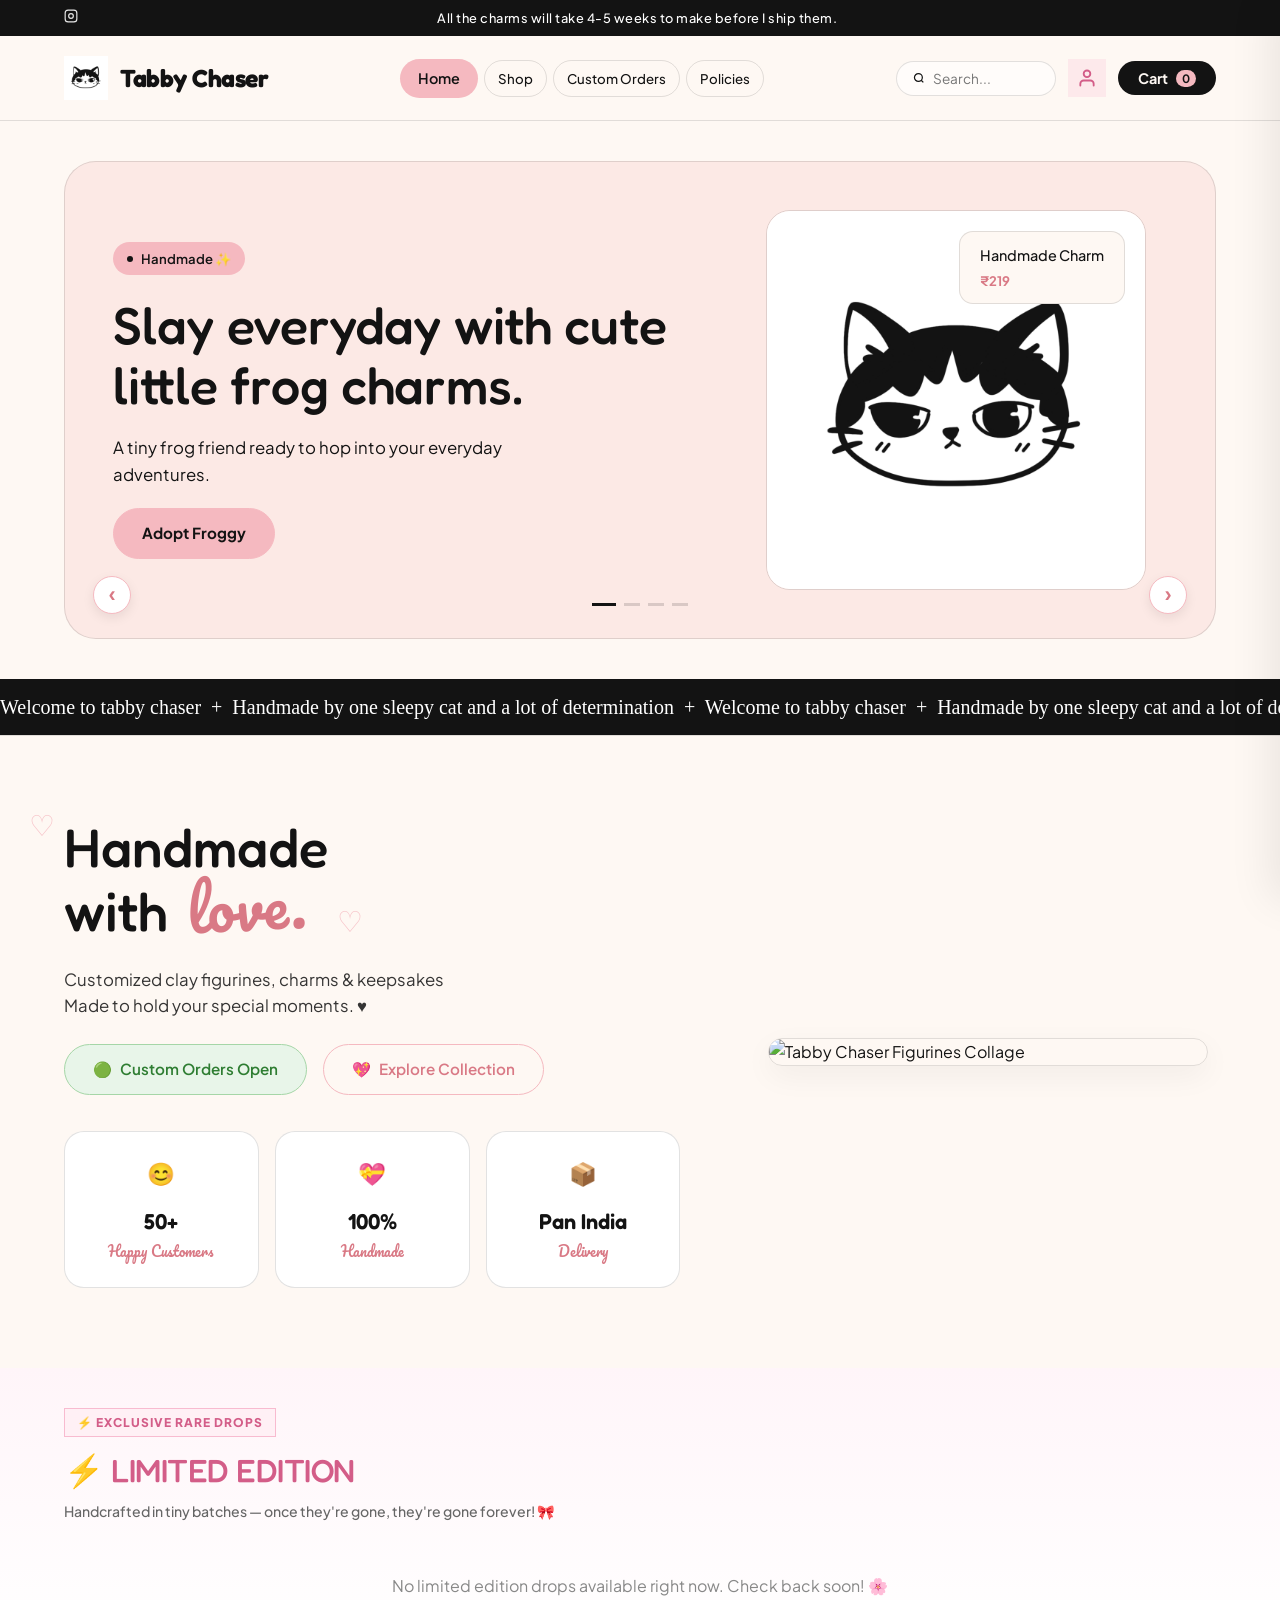
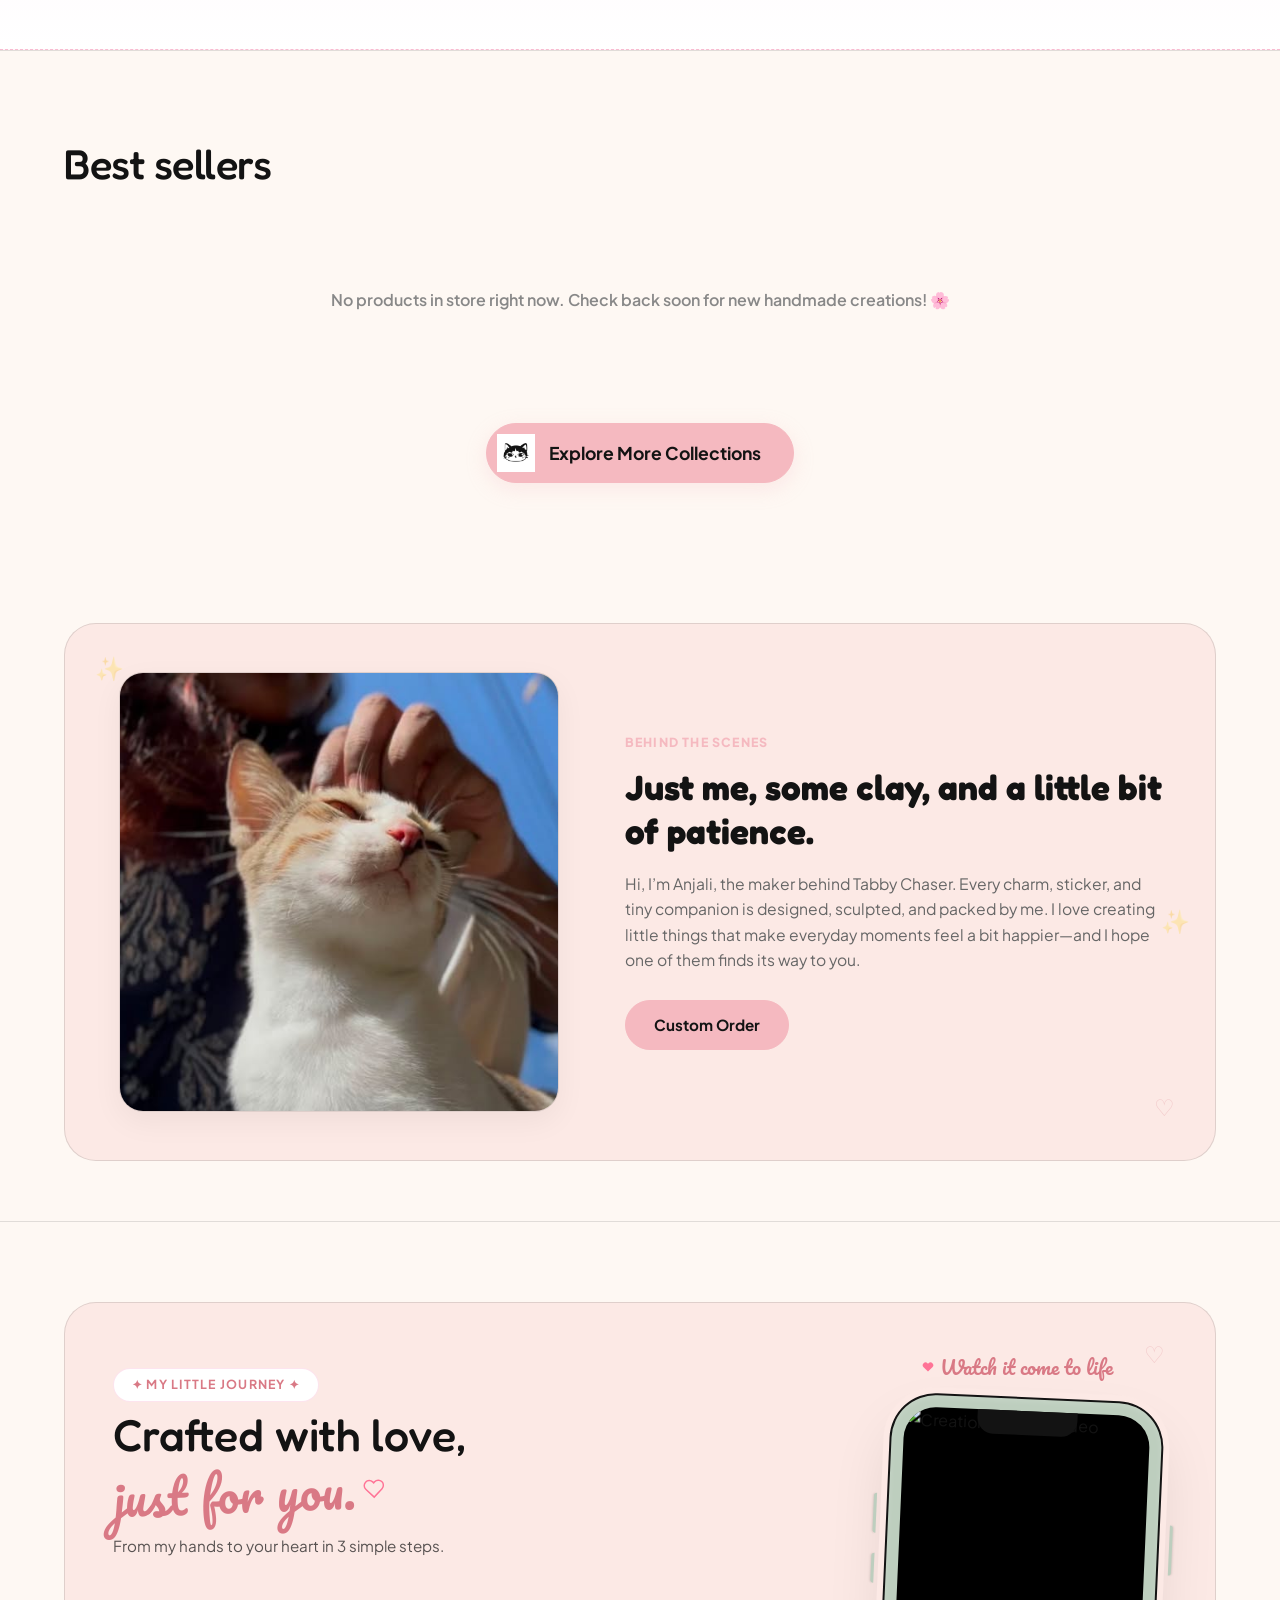
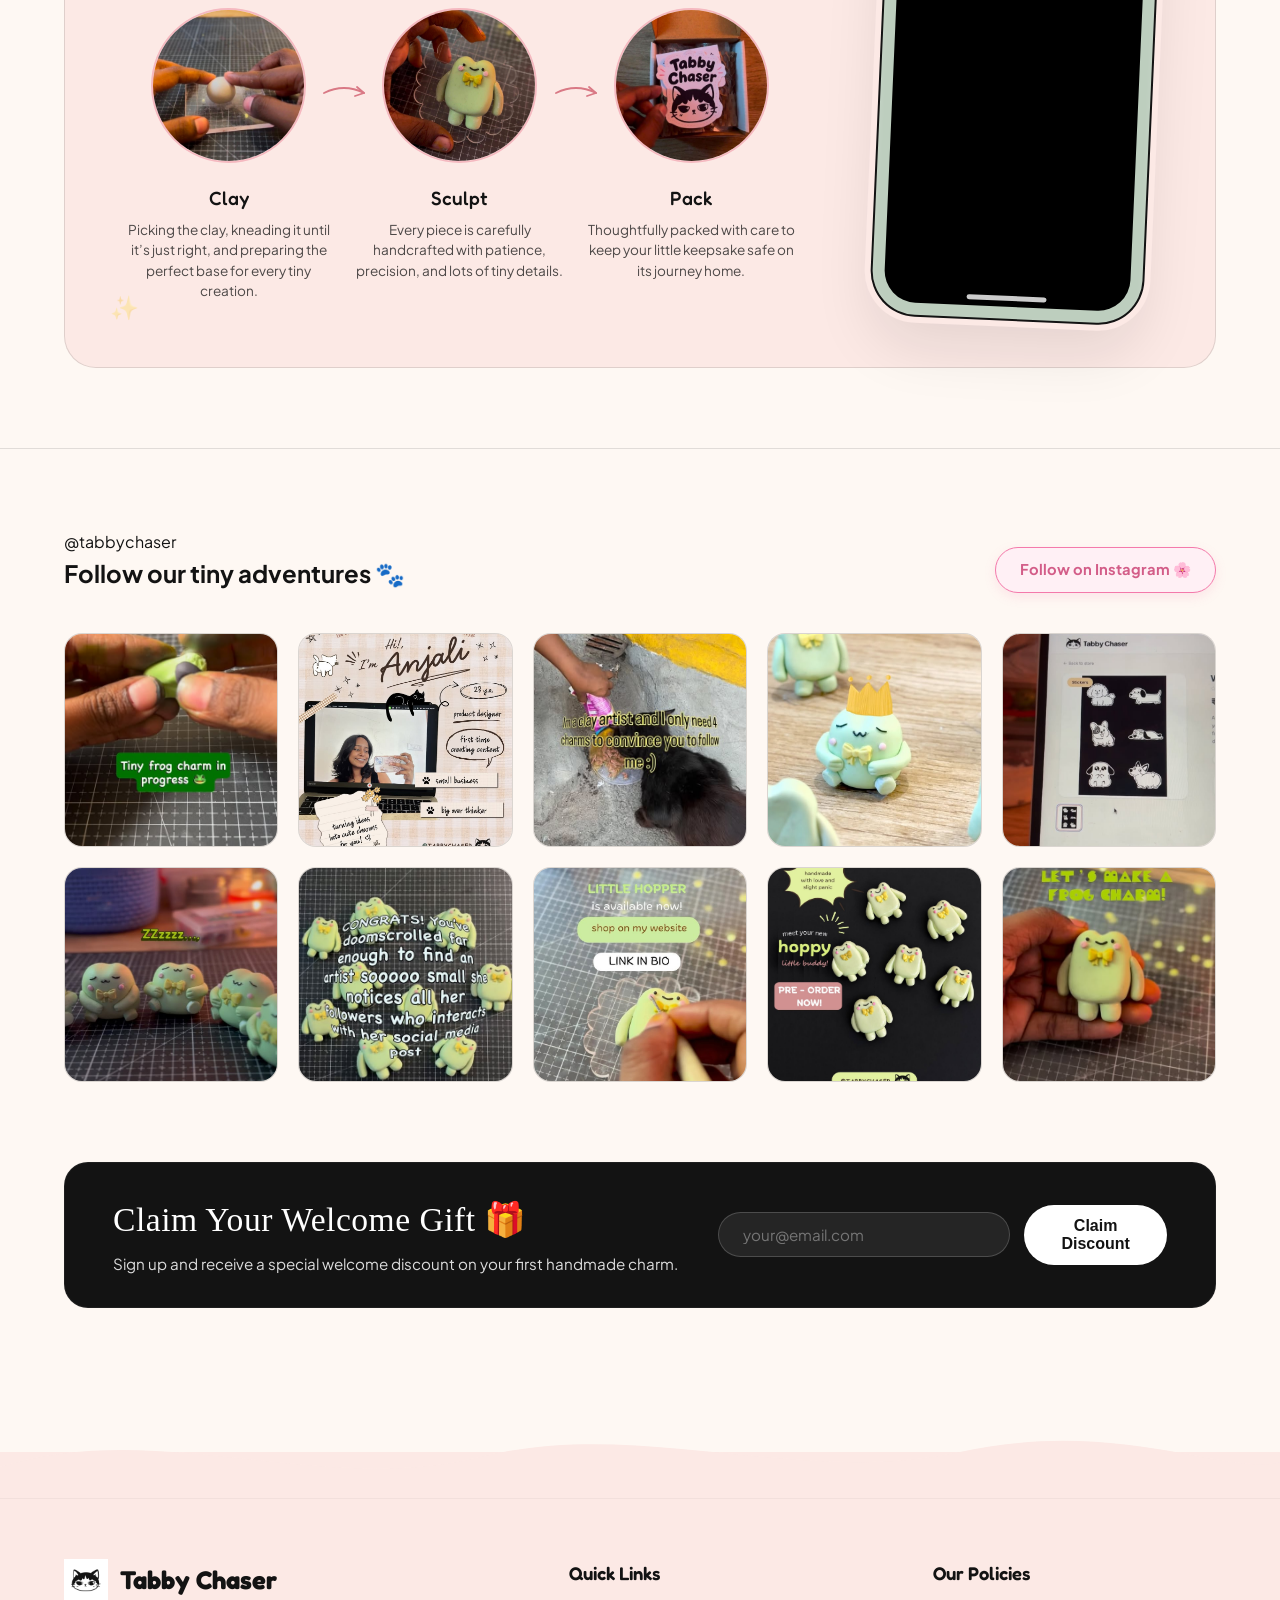
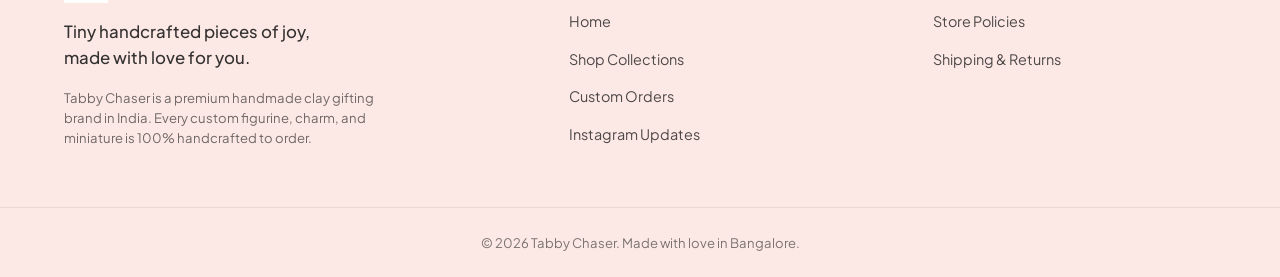
==== commit 7329553f: "FIX: Re-wrote favicon.ico as valid ICO container (22-byte header + PNG directory entry) with explici" ====
--- a/index.html
+++ b/index.html
@@ -80,7 +80,7 @@
     ]
   }
   </script>
-  <link rel="icon" href="/favicon.ico" sizes="any">
+  <link rel="icon" type="image/x-icon" href="/favicon.ico" sizes="any">
   <link rel="icon" type="image/png" sizes="48x48" href="/favicon.png">
   <link rel="apple-touch-icon" href="/apple-touch-icon.png">
   
--- a/style.css
+++ b/style.css
@@ -2686,3 +2686,165 @@
   box-shadow: 0 8px 20px rgba(244, 122, 171, 0.3);
 }
 
+/* ==========================================================================
+   Comprehensive Mobile & Tablet Responsive Optimization (320px - 1024px)
+   ========================================================================== */
+
+html, body {
+  overflow-x: hidden !important;
+  max-width: 100vw !important;
+  width: 100%;
+  position: relative;
+}
+
+@media (max-width: 768px) {
+  :root {
+    --header-height: 66px;
+  }
+
+  .container {
+    padding-left: 14px !important;
+    padding-right: 14px !important;
+    max-width: 100% !important;
+    box-sizing: border-box !important;
+  }
+
+  /* 1. Announcement Bar Mobile */
+  .announcement-bar {
+    padding: 6px 0;
+  }
+  .announcement-container {
+    justify-content: center;
+  }
+  .announcement-social, .announcement-spacer {
+    display: none;
+  }
+  .announcement-text {
+    font-size: 0.72rem;
+    white-space: nowrap;
+    overflow: hidden;
+    text-overflow: ellipsis;
+    max-width: 100%;
+    padding: 0 8px;
+  }
+
+  /* 2. Header Mobile Fix */
+  .site-header {
+    height: var(--header-height);
+  }
+  .header-container {
+    gap: 8px;
+  }
+  .brand-logo {
+    gap: 6px;
+  }
+  .brand-logo-icon {
+    width: 32px;
+    height: 32px;
+  }
+  .logo-text {
+    font-size: 1.2rem;
+  }
+  .nav-search-form {
+    max-width: 130px;
+  }
+  .nav-search-input {
+    font-size: 0.78rem;
+    padding: 6px 10px 6px 28px;
+  }
+
+  /* 3. Hero Banner Mobile Fix */
+  .hero-card-grid {
+    grid-template-columns: 1fr;
+    gap: 16px;
+  }
+  .hero-text-panel {
+    padding: 10px 0;
+    text-align: center;
+  }
+  .hero-headline-title {
+    font-size: 1.55rem;
+    line-height: 1.25;
+  }
+  .hero-paragraph-desc {
+    font-size: 0.88rem;
+  }
+  .hero-image-panel {
+    width: 100%;
+    max-width: 320px;
+    margin: 0 auto;
+  }
+  .image-inner-wrap img {
+    height: 260px;
+    object-fit: cover;
+  }
+
+  /* 4. Product Grid 2-Column Responsive */
+  .sellers-products-grid {
+    grid-template-columns: repeat(2, 1fr) !important;
+    gap: 10px !important;
+  }
+  .shop-card {
+    padding: 8px;
+  }
+  .shop-card-img-wrap {
+    aspect-ratio: 1 / 1;
+    overflow: hidden;
+  }
+  .shop-card-img {
+    height: 100%;
+    object-fit: cover;
+  }
+  .shop-card-title {
+    font-size: 0.82rem;
+    line-height: 1.2;
+    margin-bottom: 4px;
+  }
+  .price-current {
+    font-size: 0.88rem;
+  }
+  .add-to-cart-btn {
+    padding: 8px 10px;
+    font-size: 0.75rem;
+    min-height: 44px; /* Touch target accessibility */
+  }
+
+  /* 5. Cart Drawer Mobile */
+  .cart-drawer {
+    width: 100% !important;
+  }
+
+  /* 6. Form Inputs Prevent iOS Zoom */
+  input[type="text"],
+  input[type="email"],
+  input[type="tel"],
+  input[type="number"],
+  select,
+  textarea {
+    font-size: 16px !important;
+  }
+
+  /* 7. Footer Mobile */
+  .footer-grid {
+    grid-template-columns: 1fr;
+    gap: 24px;
+    text-align: center;
+  }
+  .footer-social-links {
+    justify-content: center;
+  }
+}
+
+@media (max-width: 480px) {
+  .logo-text {
+    font-size: 1.1rem;
+  }
+  .nav-search-form {
+    display: none; /* Hide top inline search on small phones to give logo & cart room */
+  }
+  .sellers-products-grid {
+    grid-template-columns: repeat(2, 1fr) !important;
+    gap: 8px !important;
+  }
+}
+
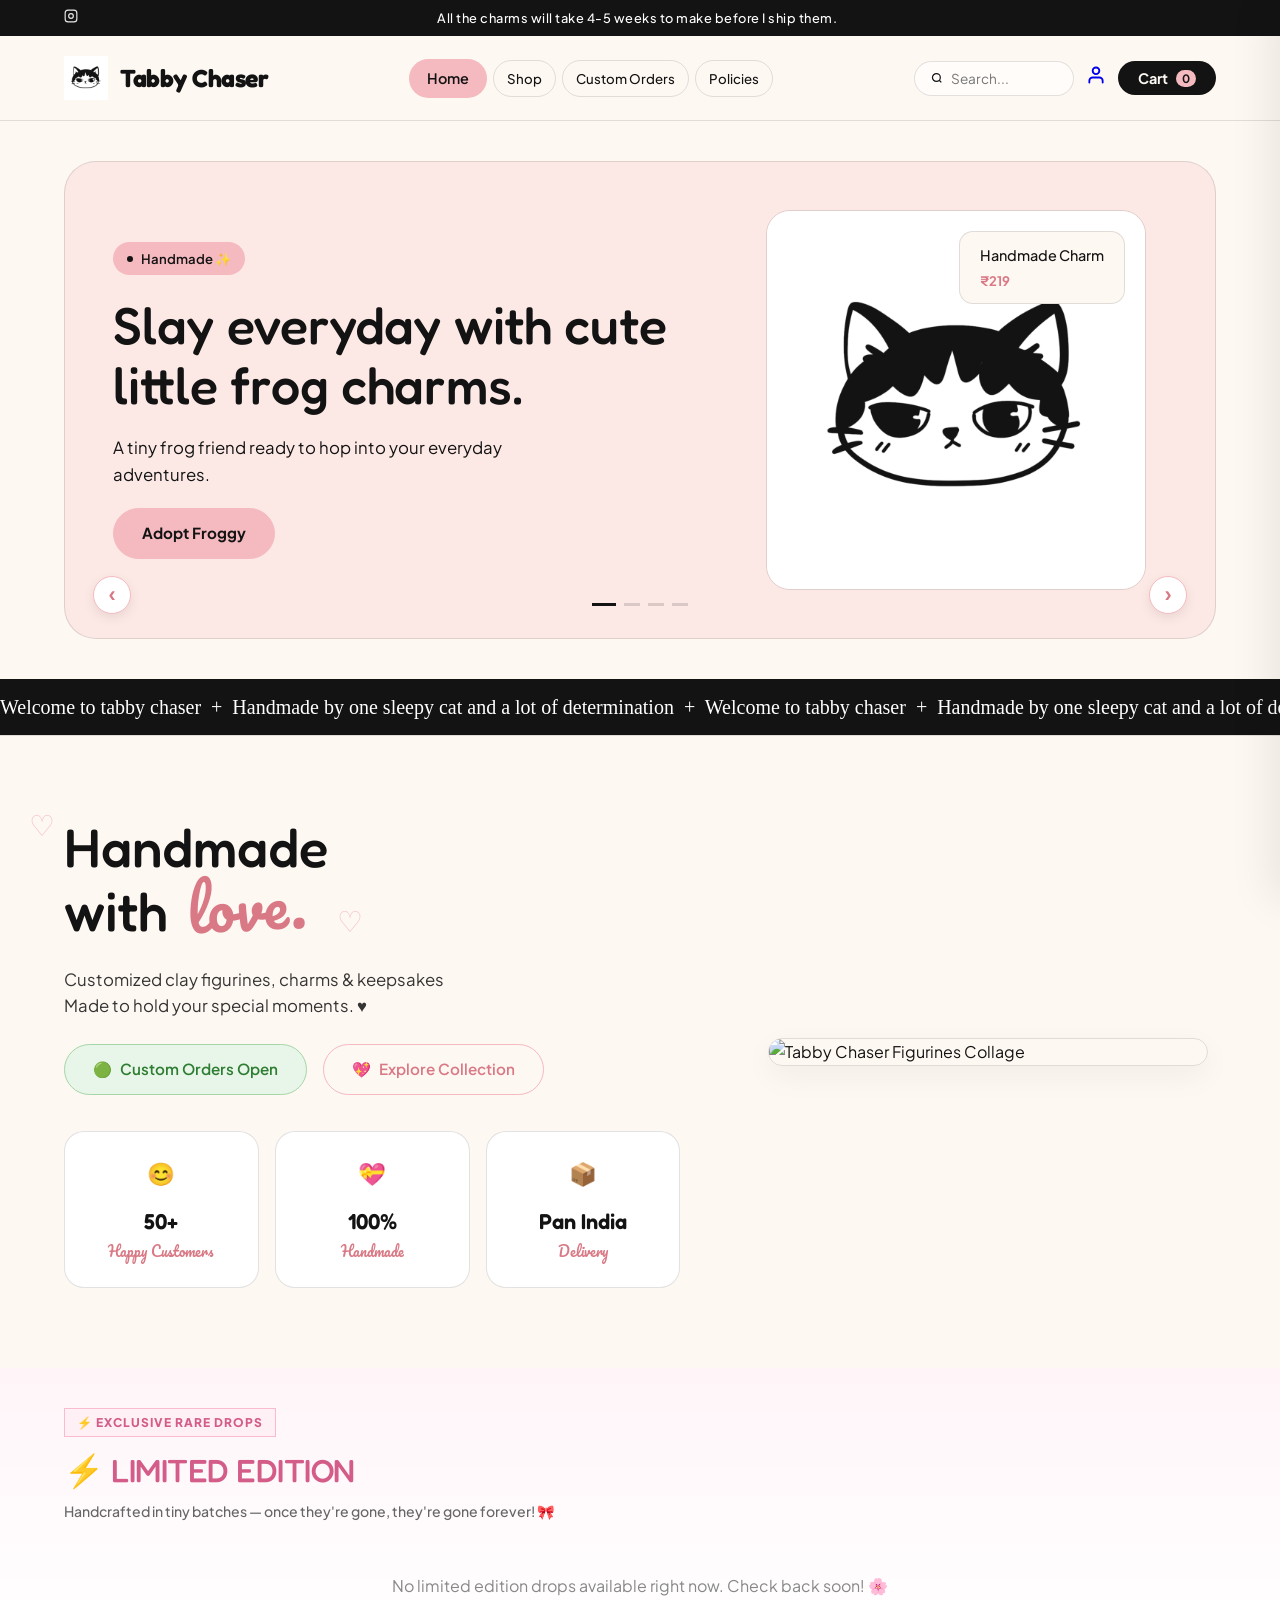
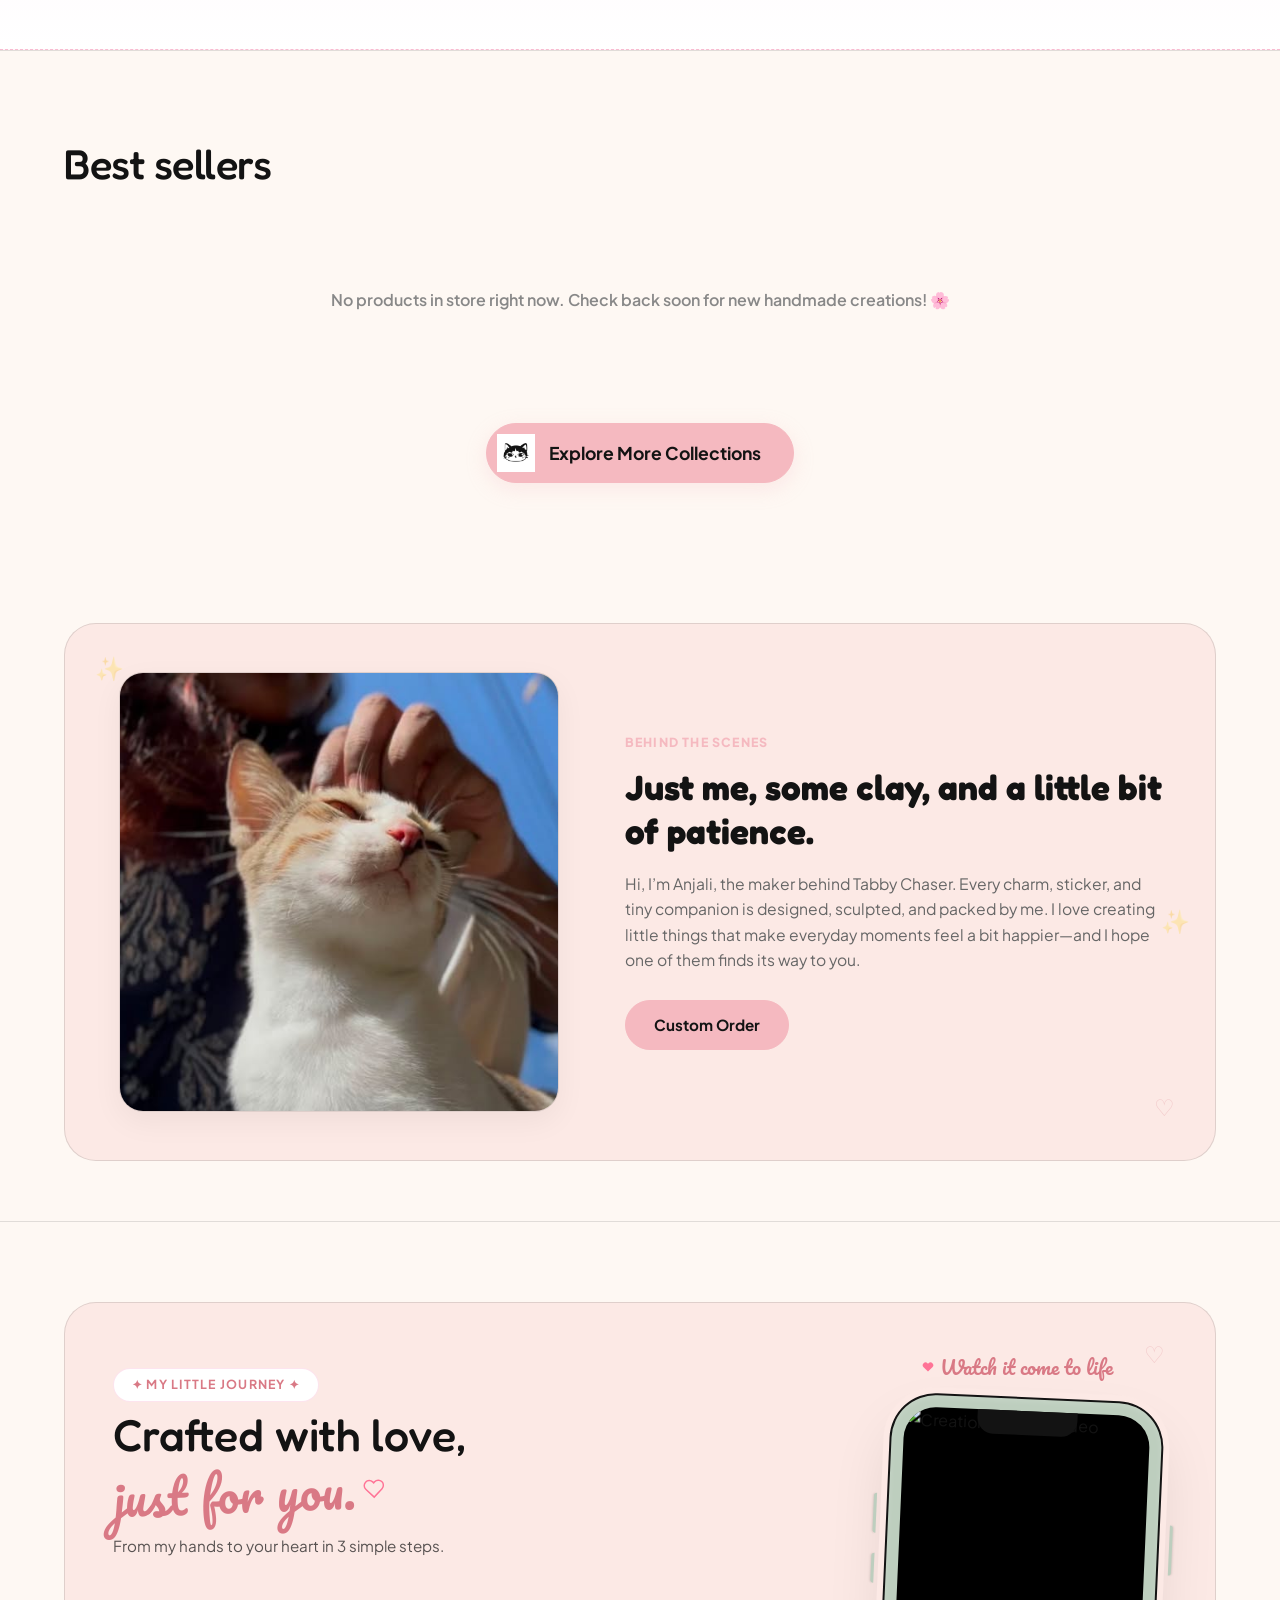
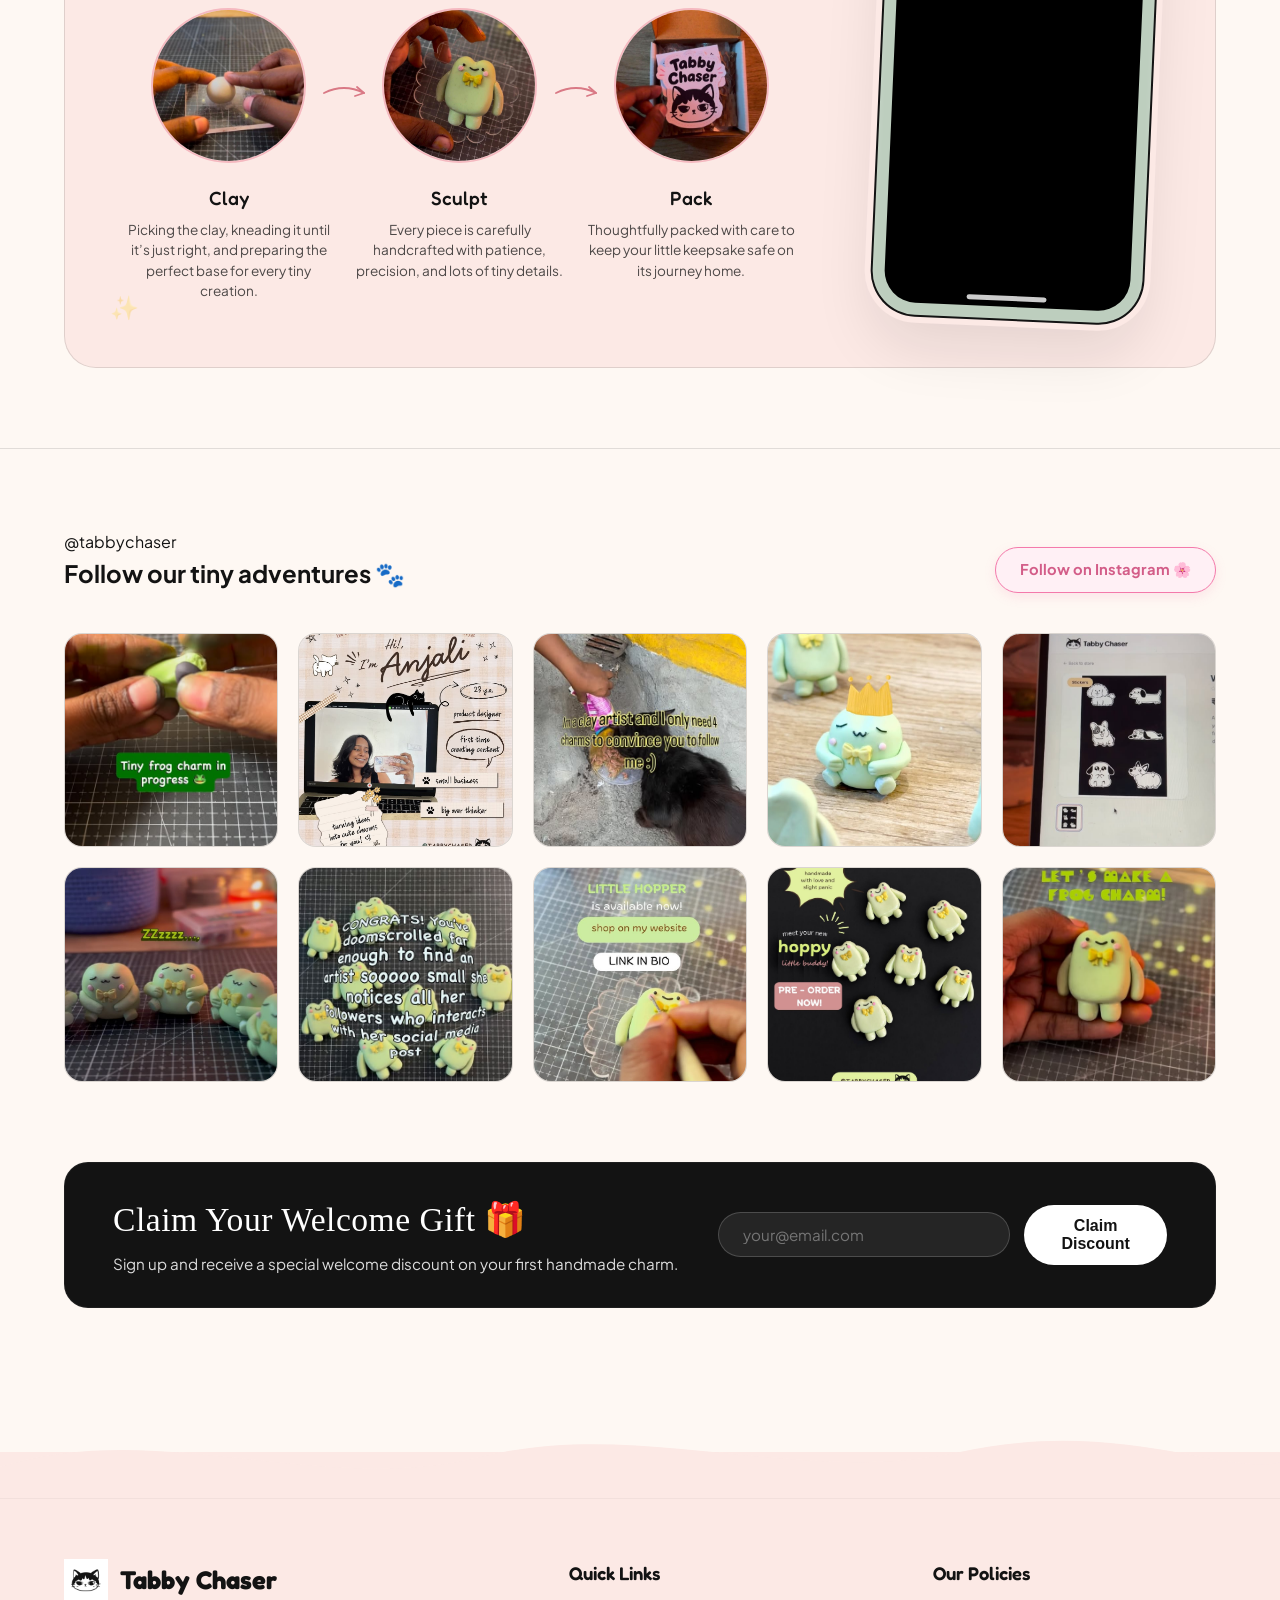
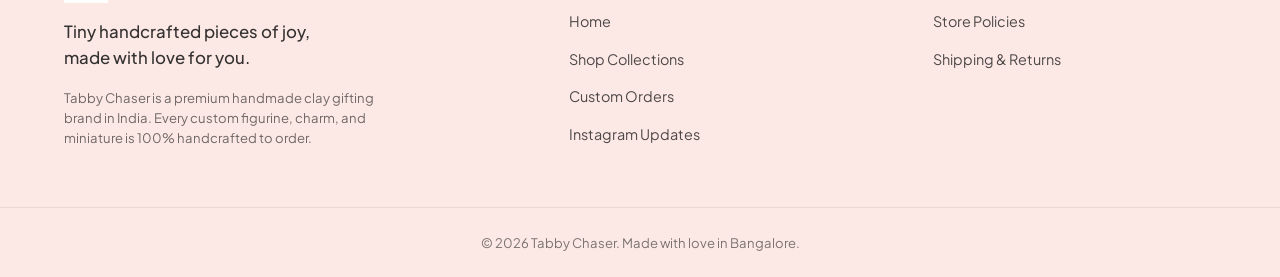
==== commit 0c54bfa5: "FEAT: 100% Mobile Homepage Refinement matching MoonKiln.com & user attached sample images (Hamburger" ====
--- a/index.html
+++ b/index.html
@@ -112,13 +112,18 @@
   <header class="site-header">
     <div class="header-container container">
       
+      <!-- Hamburger 3-line Icon for Mobile (MoonKiln Style) -->
+      <button type="button" class="mobile-hamburger-btn" id="mobileHamburgerBtn" onclick="window.toggleMobileNavMenu()" aria-label="Open Mobile Menu">
+        <svg width="22" height="22" viewBox="0 0 24 24" fill="none" stroke="currentColor" stroke-width="2.5" stroke-linecap="round"><line x1="3" y1="6" x2="21" y2="6"></line><line x1="3" y1="12" x2="21" y2="12"></line><line x1="3" y1="18" x2="21" y2="18"></line></svg>
+      </button>
+
       <!-- Brand Logo Left with Circular Brand Icon -->
-      <a href="#" class="brand-logo">
+      <a href="/" class="brand-logo">
         <img src="store-logo-c471e30d.webp" alt="Tabby Chaser Logo" class="brand-logo-icon" />
         <span class="logo-text">Tabby Chaser</span>
       </a>
 
-      <!-- Menu links as rounded capsules/pills -->
+      <!-- Menu links as rounded capsules/pills (Desktop) -->
       <nav class="nav-menu">
         <a href="/" class="nav-link active-pill">Home</a>
         <a href="shop" class="nav-link outline-pill">Shop</a>
@@ -126,13 +131,13 @@
         <a href="policies" class="nav-link outline-pill">Policies</a>
       </nav>
 
-      <!-- Search bar & Cart -->
+      <!-- Search bar, Account & Cart -->
       <div class="header-actions">
         <div class="search-box-pill">
           <svg width="14" height="14" viewBox="0 0 24 24" fill="none" stroke="currentColor" stroke-width="2.5"><circle cx="11" cy="11" r="8"></circle><line x1="21" y1="21" x2="16.65" y2="16.65"></line></svg>
           <input type="text" placeholder="Search..." />
         </div>
-        <a href="account" class="profile-header-btn" title="My Account" style="display:flex;align-items:center;justify-content:center;width:38px;height:38px;border-radius:50%;background:rgba(244,122,171,0.12);color:#d35d88;text-decoration:none;transition:transform 0.2s ease;">
+        <a href="account" class="profile-header-btn" title="My Account">
           <svg width="20" height="20" viewBox="0 0 24 24" fill="none" stroke="currentColor" stroke-width="2.2" stroke-linecap="round" stroke-linejoin="round"><path d="M20 21v-2a4 4 0 0 0-4-4H8a4 4 0 0 0-4 4v2"></path><circle cx="12" cy="7" r="4"></circle></svg>
         </a>
         <button class="cart-pill-btn" id="cartBtn">
@@ -141,6 +146,26 @@
         </button>
       </div>
 
+    </div>
+
+    <!-- Mobile Navigation Drawer Overlay (MoonKiln Style) -->
+    <div class="mobile-nav-overlay" id="mobileNavOverlay" onclick="window.toggleMobileNavMenu()"></div>
+    <div class="mobile-nav-drawer" id="mobileNavDrawer">
+      <div class="mobile-drawer-header">
+        <div class="mobile-drawer-brand">
+          <img src="store-logo-c471e30d.webp" alt="Tabby Chaser" width="28" height="28" />
+          <span>Tabby Chaser</span>
+        </div>
+        <button type="button" class="mobile-drawer-close" onclick="window.toggleMobileNavMenu()">✕</button>
+      </div>
+      <nav class="mobile-drawer-links">
+        <a href="/" class="mobile-drawer-link active"><span>🏠</span> Home</a>
+        <a href="shop" class="mobile-drawer-link"><span>🛍️</span> Shop Collection</a>
+        <a href="custom-orders" class="mobile-drawer-link"><span>✨</span> Custom Orders</a>
+        <a href="policies" class="mobile-drawer-link"><span>📋</span> Store Policies</a>
+        <a href="review" class="mobile-drawer-link"><span>⭐</span> Customer Reviews</a>
+        <a href="account" class="mobile-drawer-link"><span>👤</span> My Account</a>
+      </nav>
     </div>
   </header>
 
--- a/style.css
+++ b/style.css
@@ -2697,9 +2697,31 @@
   position: relative;
 }
 
+/* ==========================================================================
+   MoonKiln & Attached Samples Mobile-First Optimization (320px - 768px)
+   ========================================================================== */
+
+html, body {
+  overflow-x: hidden !important;
+  max-width: 100vw !important;
+  width: 100%;
+  position: relative;
+}
+
+/* Hide mobile hamburger & drawer on desktop */
+.mobile-hamburger-btn {
+  display: none;
+}
+.mobile-nav-drawer, .mobile-nav-overlay {
+  display: none;
+}
+.sellers-slider-controls {
+  display: none;
+}
+
 @media (max-width: 768px) {
   :root {
-    --header-height: 66px;
+    --header-height: 60px;
   }
 
   .container {
@@ -2709,142 +2731,544 @@
     box-sizing: border-box !important;
   }
 
-  /* 1. Announcement Bar Mobile */
-  .announcement-bar {
-    padding: 6px 0;
-  }
-  .announcement-container {
-    justify-content: center;
-  }
-  .announcement-social, .announcement-spacer {
-    display: none;
-  }
-  .announcement-text {
-    font-size: 0.72rem;
-    white-space: nowrap;
-    overflow: hidden;
-    text-overflow: ellipsis;
-    max-width: 100%;
-    padding: 0 8px;
-  }
-
-  /* 2. Header Mobile Fix */
+  /* 1. Header (MoonKiln Style: 3 lines Hamburger | Logo | Profile | Cart) */
   .site-header {
     height: var(--header-height);
   }
   .header-container {
+    display: flex !important;
+    align-items: center !important;
+    justify-content: space-between !important;
+    gap: 8px !important;
+    padding: 0 10px !important;
+  }
+  .mobile-hamburger-btn {
+    display: flex !important;
+    align-items: center !important;
+    justify-content: center !important;
+    background: none !important;
+    border: none !important;
+    padding: 6px !important;
+    cursor: pointer !important;
+    color: var(--color-text-main) !important;
+  }
+  .brand-logo {
+    display: flex !important;
+    align-items: center !important;
+    gap: 6px !important;
+  }
+  .brand-logo-icon {
+    width: 28px !important;
+    height: 28px !important;
+  }
+  .logo-text {
+    font-size: 1.1rem !important;
+    font-weight: 800 !important;
+    white-space: nowrap !important;
+  }
+  .nav-menu {
+    display: none !important;
+  }
+  .header-actions {
+    display: flex !important;
+    align-items: center !important;
+    gap: 6px !important;
+  }
+  .search-box-pill {
+    display: none !important; /* Hide inline search box on mobile for clean MoonKiln layout */
+  }
+  .profile-header-btn {
+    display: flex !important;
+    align-items: center !important;
+    justify-content: center !important;
+    width: 34px !important;
+    height: 34px !important;
+    border-radius: 50% !important;
+    background: rgba(244,122,171,0.12) !important;
+    color: #d35d88 !important;
+  }
+  .cart-pill-btn {
+    padding: 6px 12px !important;
+    font-size: 0.78rem !important;
+  }
+
+  /* Mobile Nav Drawer (MoonKiln Overlay) */
+  .mobile-nav-overlay {
+    display: block !important;
+    position: fixed;
+    top: 0; left: 0; right: 0; bottom: 0;
+    background: rgba(0,0,0,0.45);
+    backdrop-filter: blur(4px);
+    z-index: 99999;
+    opacity: 0;
+    pointer-events: none;
+    transition: opacity 0.3s ease;
+  }
+  .mobile-nav-overlay.active {
+    opacity: 1;
+    pointer-events: all;
+  }
+  .mobile-nav-drawer {
+    display: flex !important;
+    position: fixed;
+    top: 0; left: 0; bottom: 0;
+    width: 280px;
+    max-width: 82vw;
+    background: #fef8f3;
+    z-index: 100000;
+    transform: translateX(-100%);
+    transition: transform 0.3s cubic-bezier(0.16, 1, 0.3, 1);
+    box-shadow: 10px 0 30px rgba(0,0,0,0.15);
+    flex-direction: column;
+    padding: 20px 16px;
+  }
+  .mobile-nav-drawer.active {
+    transform: translateX(0);
+  }
+  .mobile-drawer-header {
+    display: flex;
+    align-items: center;
+    justify-content: space-between;
+    padding-bottom: 16px;
+    border-bottom: 1px solid rgba(0,0,0,0.08);
+    margin-bottom: 16px;
+  }
+  .mobile-drawer-brand {
+    display: flex;
+    align-items: center;
     gap: 8px;
-  }
-  .brand-logo {
-    gap: 6px;
-  }
-  .brand-logo-icon {
-    width: 32px;
-    height: 32px;
-  }
-  .logo-text {
+    font-family: var(--font-display);
+    font-weight: 800;
+    font-size: 1.1rem;
+  }
+  .mobile-drawer-close {
+    background: none;
+    border: none;
     font-size: 1.2rem;
-  }
-  .nav-search-form {
-    max-width: 130px;
-  }
-  .nav-search-input {
-    font-size: 0.78rem;
-    padding: 6px 10px 6px 28px;
-  }
-
-  /* 3. Hero Banner Mobile Fix */
+    cursor: pointer;
+    color: #666;
+  }
+  .mobile-drawer-links {
+    display: flex;
+    flex-direction: column;
+    gap: 8px;
+  }
+  .mobile-drawer-link {
+    display: flex;
+    align-items: center;
+    gap: 12px;
+    padding: 12px 14px;
+    border-radius: 12px;
+    font-size: 0.92rem;
+    font-weight: 600;
+    color: #333;
+    text-decoration: none;
+    transition: background 0.2s ease;
+  }
+  .mobile-drawer-link:hover, .mobile-drawer-link.active {
+    background: var(--color-brand-pink);
+    color: #111;
+  }
+
+  /* 2. Compact Hero Section (Image 1 Box Style) */
+  .hero-card-section {
+    padding: 12px 0 !important;
+  }
+  .hero-rounded-card {
+    background: var(--color-card-bg) !important;
+    border-radius: 24px !important;
+    padding: 0 !important;
+    overflow: hidden !important;
+  }
   .hero-card-grid {
-    grid-template-columns: 1fr;
-    gap: 16px;
+    grid-template-columns: 1fr !important;
+    gap: 0 !important;
   }
   .hero-text-panel {
-    padding: 10px 0;
-    text-align: center;
+    padding: 20px 16px 14px !important;
+    text-align: left !important;
+  }
+  .handmade-badge-pill {
+    display: inline-flex !important;
+    align-items: center !important;
+    gap: 6px !important;
+    background: rgba(0,0,0,0.06) !important;
+    padding: 4px 12px !important;
+    border-radius: 50px !important;
+    font-size: 0.75rem !important;
+    font-weight: 700 !important;
+    color: #444 !important;
+    margin-bottom: 10px !important;
   }
   .hero-headline-title {
-    font-size: 1.55rem;
-    line-height: 1.25;
+    font-size: 1.45rem !important;
+    font-family: var(--font-display) !important;
+    line-height: 1.25 !important;
+    font-weight: 800 !important;
+    color: var(--color-text-main) !important;
+    margin-bottom: 8px !important;
   }
   .hero-paragraph-desc {
-    font-size: 0.88rem;
+    font-size: 0.82rem !important;
+    color: #555 !important;
+    line-height: 1.35 !important;
+    margin-bottom: 14px !important;
   }
   .hero-image-panel {
-    width: 100%;
-    max-width: 320px;
-    margin: 0 auto;
+    position: relative !important;
+    width: 100% !important;
+    height: 250px !important;
+    overflow: hidden !important;
+    margin-top: 6px !important;
   }
   .image-inner-wrap img {
-    height: 260px;
-    object-fit: cover;
-  }
-
-  /* 4. Product Grid 2-Column Responsive */
+    width: 100% !important;
+    height: 100% !important;
+    object-fit: cover !important;
+  }
+  .product-overlay-tag {
+    position: absolute !important;
+    top: 14px !important;
+    right: 14px !important;
+    background: rgba(19, 19, 19, 0.85) !important;
+    color: #ffffff !important;
+    padding: 6px 14px !important;
+    border-radius: 12px !important;
+    font-size: 0.78rem !important;
+    backdrop-filter: blur(4px) !important;
+  }
+  .hero-nav-btn {
+    width: 32px !important;
+    height: 32px !important;
+    font-size: 1.2rem !important;
+  }
+
+  /* 3. Handmade With Love Showcase (Image 2 Arrangement) */
+  .brand-showcase-section {
+    padding: 20px 0 !important;
+  }
+  .showcase-grid {
+    grid-template-columns: 1fr !important;
+    gap: 12px !important;
+  }
+  .showcase-left-panel {
+    text-align: center !important;
+  }
+  .showcase-title-text {
+    font-size: 1.45rem !important;
+    line-height: 1.2 !important;
+    font-family: var(--font-display) !important;
+    margin-bottom: 6px !important;
+  }
+  .showcase-paragraph {
+    font-size: 0.82rem !important;
+    color: #666 !important;
+    margin-bottom: 14px !important;
+  }
+  .showcase-btn-row {
+    display: flex !important;
+    justify-content: center !important;
+    gap: 8px !important;
+    margin-bottom: 16px !important;
+  }
+  .showcase-btn-row .pill-btn {
+    padding: 7px 14px !important;
+    font-size: 0.78rem !important;
+    font-weight: 700 !important;
+    border-radius: 50px !important;
+  }
+  .feature-cards-grid {
+    display: grid !important;
+    grid-template-columns: repeat(3, 1fr) !important;
+    gap: 6px !important;
+    margin-top: 14px !important;
+  }
+  .feature-card {
+    background: #ffffff !important;
+    border-radius: 14px !important;
+    padding: 10px 4px !important;
+    text-align: center !important;
+    box-shadow: 0 4px 12px rgba(0,0,0,0.04) !important;
+    border: 1px solid rgba(0,0,0,0.05) !important;
+  }
+  .card-large-stat {
+    font-size: 0.95rem !important;
+    font-weight: 800 !important;
+    display: block !important;
+  }
+  .card-script-label {
+    font-size: 0.68rem !important;
+    opacity: 0.8 !important;
+  }
+  .showcase-right-panel {
+    max-width: 100% !important;
+    margin: 14px auto 0 !important;
+  }
+  .showcase-img {
+    border-radius: 18px !important;
+    max-height: 240px !important;
+    object-fit: cover !important;
+    width: 100% !important;
+  }
+
+  /* 4. Best Sellers Horizontal Slider with Arrow Controls */
+  .sellers-header-row {
+    display: flex !important;
+    align-items: center !important;
+    justify-content: space-between !important;
+    margin-bottom: 12px !important;
+  }
+  .sellers-heading {
+    font-size: 1.35rem !important;
+    font-family: var(--font-display) !important;
+    margin: 0 !important;
+  }
+  .sellers-slider-controls {
+    display: flex !important;
+    gap: 6px !important;
+  }
+  .slider-arrow-btn {
+    width: 32px !important;
+    height: 32px !important;
+    border-radius: 50% !important;
+    background: #ffffff !important;
+    border: 1.5px solid rgba(0,0,0,0.12) !important;
+    display: inline-flex !important;
+    align-items: center !important;
+    justify-content: center !important;
+    font-size: 1.1rem !important;
+    cursor: pointer !important;
+    color: #d35d88 !important;
+    box-shadow: 0 2px 6px rgba(0,0,0,0.06) !important;
+  }
   .sellers-products-grid {
-    grid-template-columns: repeat(2, 1fr) !important;
-    gap: 10px !important;
-  }
-  .shop-card {
-    padding: 8px;
-  }
-  .shop-card-img-wrap {
-    aspect-ratio: 1 / 1;
-    overflow: hidden;
-  }
-  .shop-card-img {
-    height: 100%;
-    object-fit: cover;
-  }
-  .shop-card-title {
-    font-size: 0.82rem;
-    line-height: 1.2;
-    margin-bottom: 4px;
-  }
-  .price-current {
-    font-size: 0.88rem;
-  }
-  .add-to-cart-btn {
-    padding: 8px 10px;
-    font-size: 0.75rem;
-    min-height: 44px; /* Touch target accessibility */
-  }
-
-  /* 5. Cart Drawer Mobile */
+    display: flex !important;
+    flex-direction: row !important;
+    flex-wrap: nowrap !important;
+    overflow-x: auto !important;
+    scroll-snap-type: x mandatory;
+    -webkit-overflow-scrolling: touch;
+    gap: 12px !important;
+    padding-bottom: 10px !important;
+    scroll-behavior: smooth;
+  }
+  .sellers-products-grid::-webkit-scrollbar { display: none; }
+  .sellers-products-grid .shop-card {
+    flex-shrink: 0 !important;
+    width: 165px !important;
+    scroll-snap-align: start;
+  }
+
+  /* 5. Behind The Scenes Vertical Dark Card (Image 4 Style) */
+  .behind-scenes-section {
+    padding: 20px 0 !important;
+  }
+  .behind-scenes-card {
+    background: #191919 !important;
+    color: #ffffff !important;
+    border-radius: 20px !important;
+    padding: 0 !important;
+    overflow: hidden !important;
+    border: none !important;
+    box-shadow: 0 10px 30px rgba(0,0,0,0.15) !important;
+  }
+  .behind-scenes-grid {
+    display: flex !important;
+    flex-direction: column !important;
+    gap: 0 !important;
+  }
+  .behind-scenes-image-panel {
+    width: 100% !important;
+  }
+  .scenes-img {
+    width: 100% !important;
+    height: 220px !important;
+    object-fit: cover !important;
+    border-top-left-radius: 20px !important;
+    border-top-right-radius: 20px !important;
+    border-bottom-left-radius: 0 !important;
+    border-bottom-right-radius: 0 !important;
+  }
+  .behind-scenes-text-panel {
+    padding: 20px 16px !important;
+    text-align: left !important;
+  }
+  .scenes-tag {
+    color: #ffb74d !important;
+    font-size: 0.75rem !important;
+    letter-spacing: 1.5px !important;
+    text-transform: uppercase !important;
+    font-weight: 800 !important;
+    display: block !important;
+    margin-bottom: 6px !important;
+  }
+  .scenes-title {
+    color: #ffffff !important;
+    font-size: 1.35rem !important;
+    line-height: 1.25 !important;
+    margin-bottom: 8px !important;
+    font-family: var(--font-display) !important;
+  }
+  .scenes-desc {
+    color: #d1d1d1 !important;
+    font-size: 0.82rem !important;
+    line-height: 1.4 !important;
+    margin-bottom: 14px !important;
+  }
+  .behind-scenes-text-panel .btn-pink-pill {
+    background: #ffc107 !important;
+    color: #111111 !important;
+    border: none !important;
+    font-weight: 800 !important;
+    font-size: 0.85rem !important;
+    padding: 10px 20px !important;
+    border-radius: 50px !important;
+    display: inline-block !important;
+  }
+
+  /* 6. My Little Journey (Image 5 Style) */
+  .journey-section {
+    padding: 20px 0 !important;
+  }
+  .journey-card {
+    padding: 20px 14px !important;
+    border-radius: 20px !important;
+    background: var(--color-card-bg) !important;
+  }
+  .journey-two-col {
+    display: flex !important;
+    flex-direction: column !important;
+    gap: 14px !important;
+  }
+  .journey-heading {
+    font-size: 1.3rem !important;
+    text-align: center !important;
+    font-family: var(--font-display) !important;
+  }
+  .journey-heading-script {
+    font-size: 1.15rem !important;
+    text-align: center !important;
+    color: #d35d88 !important;
+  }
+  .journey-subtext {
+    font-size: 0.8rem !important;
+    text-align: center !important;
+    margin-bottom: 14px !important;
+  }
+  .journey-steps-row {
+    display: grid !important;
+    grid-template-columns: repeat(3, 1fr) !important;
+    gap: 6px !important;
+    margin-bottom: 16px !important;
+  }
+  .step-wrap {
+    background: #ffffff !important;
+    border-radius: 14px !important;
+    padding: 10px 4px !important;
+    text-align: center !important;
+    box-shadow: 0 4px 12px rgba(0,0,0,0.04) !important;
+    width: 100% !important;
+  }
+  .img-ring {
+    width: 52px !important;
+    height: 52px !important;
+    border-radius: 50% !important;
+    margin: 0 auto 6px !important;
+    overflow: hidden !important;
+    border: 2px solid #f47aab !important;
+  }
+  .step-img {
+    width: 100% !important;
+    height: 100% !important;
+    object-fit: cover !important;
+  }
+  .arrow { display: none !important; }
+  .step-title {
+    font-size: 0.82rem !important;
+    font-weight: 700 !important;
+    margin-bottom: 2px !important;
+  }
+  .step-desc {
+    font-size: 0.68rem !important;
+    line-height: 1.2 !important;
+    opacity: 0.85 !important;
+  }
+  .phone-label {
+    text-align: center !important;
+    font-size: 0.88rem !important;
+    font-weight: 700 !important;
+    color: #d35d88 !important;
+    margin-bottom: 10px !important;
+  }
+  .journey-right-col {
+    max-width: 200px !important;
+    margin: 0 auto !important;
+  }
+  .phone-mockup {
+    max-height: 200px !important;
+  }
+
+  /* 7. MoonKiln Style Clean Compact Footer */
+  .site-footer {
+    padding: 24px 0 16px !important;
+    background: var(--color-card-bg) !important;
+  }
+  .footer-body {
+    padding: 20px 0 10px !important;
+  }
+  .footer-grid {
+    display: flex !important;
+    flex-direction: column !important;
+    align-items: center !important;
+    text-align: center !important;
+    gap: 20px !important;
+  }
+  .footer-brand-column {
+    text-align: center !important;
+  }
+  .footer-logo-text {
+    font-size: 1.2rem !important;
+  }
+  .footer-brand-desc {
+    font-size: 0.8rem !important;
+    line-height: 1.35 !important;
+    max-width: 280px !important;
+    margin: 0 auto !important;
+  }
+  .footer-column-title {
+    font-size: 0.85rem !important;
+    margin-bottom: 8px !important;
+    text-transform: uppercase !important;
+    letter-spacing: 0.5px !important;
+  }
+  .footer-links-list {
+    display: flex !important;
+    flex-wrap: wrap !important;
+    justify-content: center !important;
+    gap: 10px 16px !important;
+    list-style: none !important;
+    padding: 0 !important;
+  }
+  .footer-links-list a {
+    font-size: 0.82rem !important;
+    font-weight: 600 !important;
+    color: #444 !important;
+  }
+  .footer-bottom-bar {
+    padding-top: 14px !important;
+    margin-top: 16px !important;
+    font-size: 0.75rem !important;
+    opacity: 0.75 !important;
+    text-align: center !important;
+    border-top: 1px solid rgba(0,0,0,0.08) !important;
+  }
+
+  /* Cart Drawer & Form Zoom Prevention */
   .cart-drawer {
     width: 100% !important;
   }
-
-  /* 6. Form Inputs Prevent iOS Zoom */
-  input[type="text"],
-  input[type="email"],
-  input[type="tel"],
-  input[type="number"],
-  select,
-  textarea {
+  input[type="text"], input[type="email"], input[type="tel"], select, textarea {
     font-size: 16px !important;
   }
-
-  /* 7. Footer Mobile */
-  .footer-grid {
-    grid-template-columns: 1fr;
-    gap: 24px;
-    text-align: center;
-  }
-  .footer-social-links {
-    justify-content: center;
-  }
-}
-
-@media (max-width: 480px) {
-  .logo-text {
-    font-size: 1.1rem;
-  }
-  .nav-search-form {
-    display: none; /* Hide top inline search on small phones to give logo & cart room */
-  }
-  .sellers-products-grid {
-    grid-template-columns: repeat(2, 1fr) !important;
-    gap: 8px !important;
-  }
-}
-
+}
+
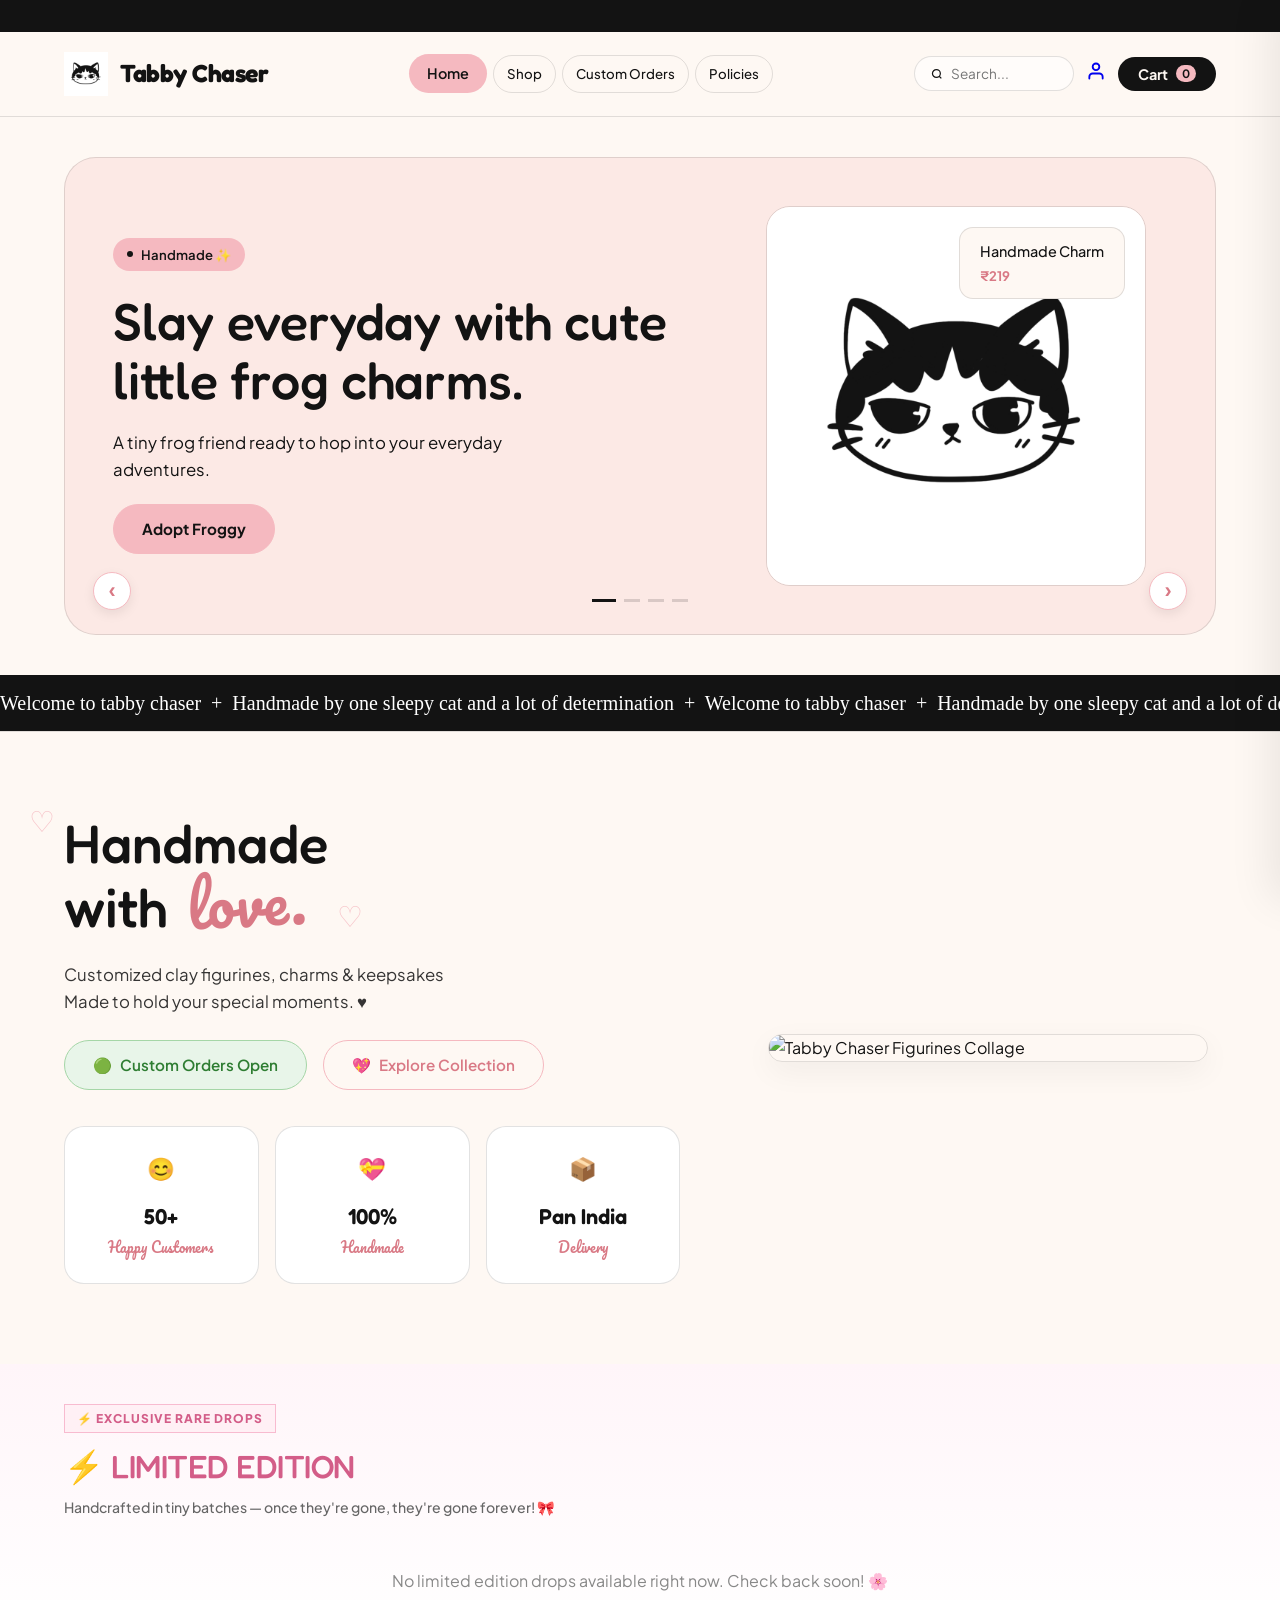
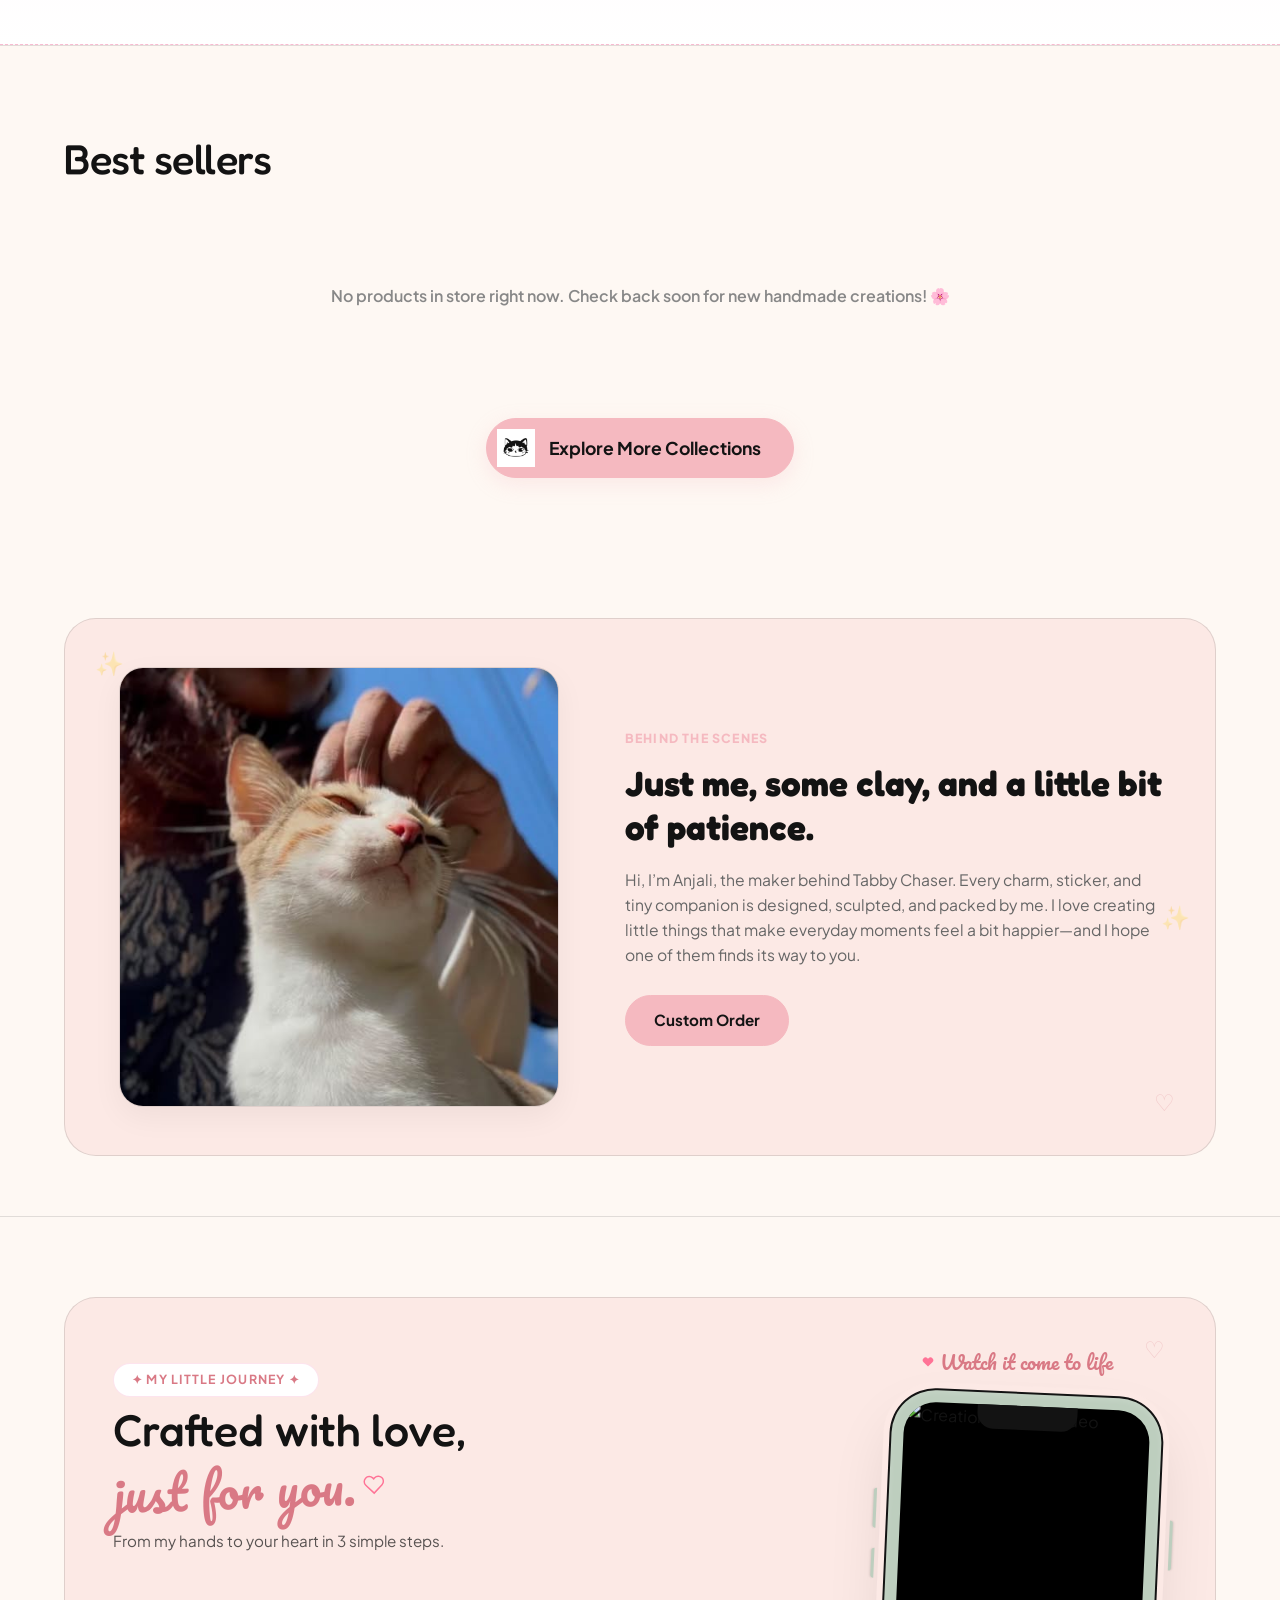
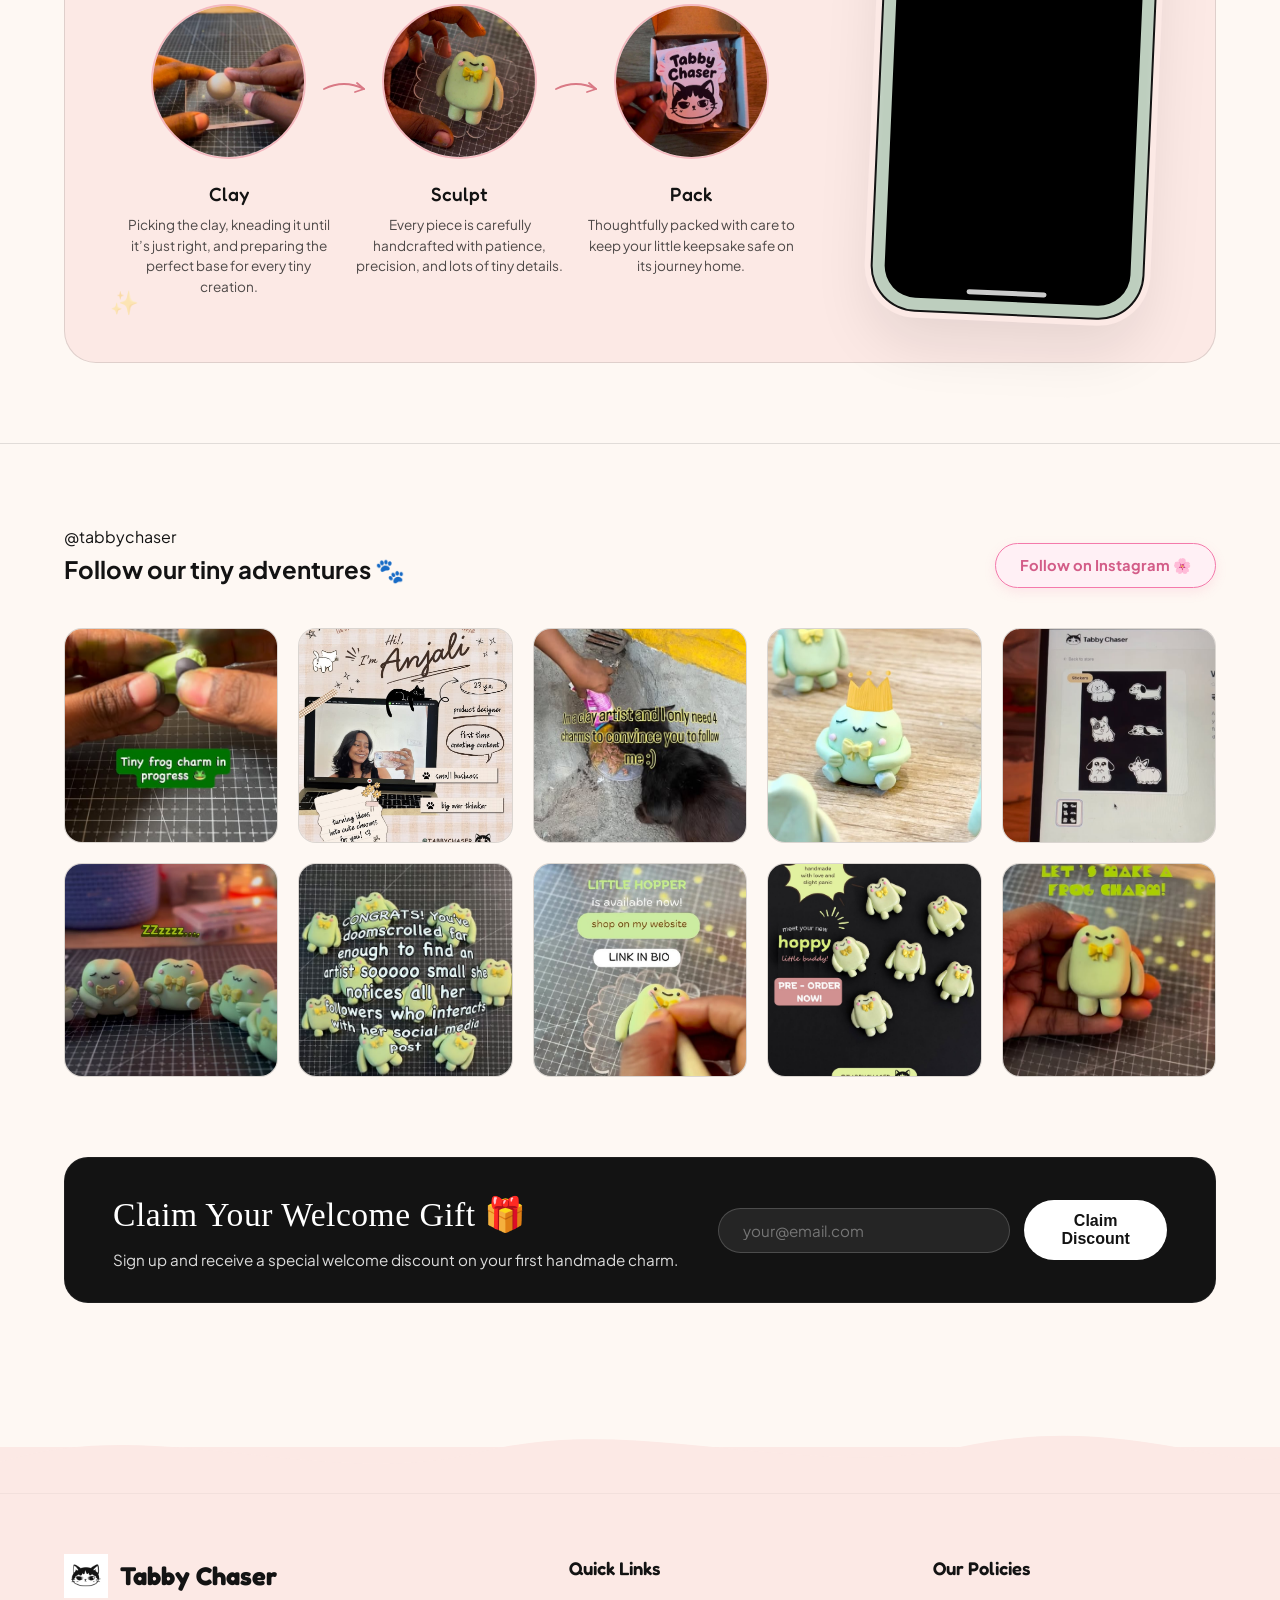
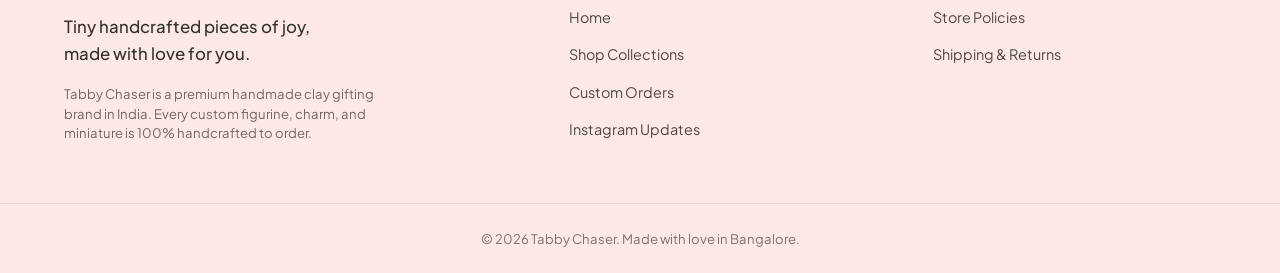
==== commit 393fbdc6: "FIX: Equal 50-50 width grid for You Might Also Love, larger sticker image & smooth scroll track for " ====
--- a/index.html
+++ b/index.html
@@ -163,7 +163,6 @@
         <a href="shop" class="mobile-drawer-link"><span>🛍️</span> Shop Collection</a>
         <a href="custom-orders" class="mobile-drawer-link"><span>✨</span> Custom Orders</a>
         <a href="policies" class="mobile-drawer-link"><span>📋</span> Store Policies</a>
-        <a href="review" class="mobile-drawer-link"><span>⭐</span> Customer Reviews</a>
         <a href="account" class="mobile-drawer-link"><span>👤</span> My Account</a>
       </nav>
     </div>
--- a/style.css
+++ b/style.css
@@ -215,37 +215,41 @@
 .announcement-bar {
   background-color: var(--color-patti-bg);
   color: var(--color-patti-text);
-  padding: 8px 0;
-  font-size: 0.8rem;
-  font-weight: 500;
-  letter-spacing: 0.5px;
+  padding: 6px 0;
+  overflow: hidden;
+  position: relative;
+  width: 100%;
+  font-size: 0.78rem;
+  font-weight: 600;
   z-index: 1002;
-  position: relative;
+  white-space: nowrap;
 }
 
 .announcement-container {
-  display: flex;
-  justify-content: space-between;
-  align-items: center;
-}
-
-.announcement-social a {
-  color: var(--color-patti-text);
-  opacity: 0.9;
-  display: inline-flex;
-}
-
-.announcement-social a:hover {
-  opacity: 1;
+  display: flex !important;
+  width: 100% !important;
+  max-width: 100% !important;
+  padding: 0 !important;
+  overflow: hidden !important;
+}
+
+.announcement-social, .announcement-spacer {
+  display: none !important;
 }
 
 .announcement-text {
-  text-align: center;
-  flex-grow: 1;
-}
-
-.announcement-spacer {
-  width: 20px;
+  display: inline-block !important;
+  padding-left: 100% !important;
+  animation: marquee-loop-slider 20s linear infinite !important;
+  font-size: 0.78rem !important;
+  font-weight: 600 !important;
+  white-space: nowrap !important;
+  text-align: left !important;
+}
+
+@keyframes marquee-loop-slider {
+  0% { transform: translateX(0); }
+  100% { transform: translateX(-100%); }
 }
 
 /* 2. Header Navigation */
@@ -2698,7 +2702,7 @@
 }
 
 /* ==========================================================================
-   MoonKiln & Attached Samples Mobile-First Optimization (320px - 768px)
+   MoonKiln & Specific User Image Feedback Mobile-First Optimization (320px - 768px)
    ========================================================================== */
 
 html, body {
@@ -2725,10 +2729,54 @@
   }
 
   .container {
-    padding-left: 14px !important;
-    padding-right: 14px !important;
+    padding-left: 12px !important;
+    padding-right: 12px !important;
     max-width: 100% !important;
     box-sizing: border-box !important;
+  }
+
+  /* Top Announcement Bar Fix for Mobile (Zero overlap between Instagram Icon & Text) */
+  .announcement-bar {
+    padding: 6px 0 !important;
+    font-size: 0.72rem !important;
+  }
+  .announcement-container {
+    display: flex !important;
+    align-items: center !important;
+    justify-content: center !important;
+    position: relative !important;
+    padding: 0 32px !important;
+    box-sizing: border-box !important;
+  }
+  .announcement-social {
+    position: absolute !important;
+    left: 8px !important;
+    top: 50% !important;
+    transform: translateY(-50%) !important;
+    z-index: 2 !important;
+    display: flex !important;
+    align-items: center !important;
+  }
+  .announcement-social a {
+    display: flex !important;
+    align-items: center !important;
+  }
+  .announcement-social svg {
+    width: 14px !important;
+    height: 14px !important;
+  }
+  .announcement-text {
+    text-align: center !important;
+    width: 100% !important;
+    font-size: 0.72rem !important;
+    line-height: 1.25 !important;
+    font-weight: 500 !important;
+    white-space: nowrap !important;
+    overflow: hidden !important;
+    text-overflow: ellipsis !important;
+  }
+  .announcement-spacer {
+    display: none !important;
   }
 
   /* 1. Header (MoonKiln Style: 3 lines Hamburger | Logo | Profile | Cart) */
@@ -2775,7 +2823,7 @@
     gap: 6px !important;
   }
   .search-box-pill {
-    display: none !important; /* Hide inline search box on mobile for clean MoonKiln layout */
+    display: none !important;
   }
   .profile-header-btn {
     display: flex !important;
@@ -2870,7 +2918,7 @@
     color: #111;
   }
 
-  /* 2. Compact Hero Section (Image 1 Box Style) */
+  /* 2. Hero Section (Image 1 Box Style) */
   .hero-card-section {
     padding: 12px 0 !important;
   }
@@ -3011,7 +3059,7 @@
     width: 100% !important;
   }
 
-  /* 4. Best Sellers Horizontal Slider with Arrow Controls */
+  /* 1. BEST SELLERS & LIMITED EDITION: MoonKiln Style Clean 2-Column Vertical Grid */
   .sellers-header-row {
     display: flex !important;
     align-items: center !important;
@@ -3024,53 +3072,78 @@
     margin: 0 !important;
   }
   .sellers-slider-controls {
-    display: flex !important;
-    gap: 6px !important;
-  }
-  .slider-arrow-btn {
-    width: 32px !important;
-    height: 32px !important;
-    border-radius: 50% !important;
+    display: none !important;
+  }
+
+  /* 2-Column Clean Vertical Product Grid (MoonKiln Mobile Layout) */
+  #bestSellersGridContainer, #limitedEditionGridContainer, .sellers-products-grid {
+    display: grid !important;
+    grid-template-columns: repeat(2, 1fr) !important;
+    gap: 12px !important;
+    padding: 0 !important;
+    overflow-x: visible !important;
+    width: 100% !important;
+    box-sizing: border-box !important;
+  }
+  
+  #bestSellersGridContainer .shop-card, #limitedEditionGridContainer .shop-card, .sellers-products-grid .shop-card {
+    flex: auto !important;
+    width: 100% !important;
+    max-width: 100% !important;
+    min-width: 0 !important;
+    padding: 10px !important;
+    border-radius: 16px !important;
+    box-sizing: border-box !important;
+    margin: 0 !important;
     background: #ffffff !important;
-    border: 1.5px solid rgba(0,0,0,0.12) !important;
-    display: inline-flex !important;
-    align-items: center !important;
-    justify-content: center !important;
-    font-size: 1.1rem !important;
-    cursor: pointer !important;
+    border: 1px solid rgba(0,0,0,0.06) !important;
+    box-shadow: 0 4px 12px rgba(0,0,0,0.03) !important;
+  }
+
+  #bestSellersGridContainer .shop-card-img-wrap, #limitedEditionGridContainer .shop-card-img-wrap, .sellers-products-grid .shop-card-img-wrap {
+    width: 100% !important;
+    height: auto !important;
+    aspect-ratio: 1 / 1 !important;
+    border-radius: 12px !important;
+    overflow: hidden !important;
+  }
+
+  #bestSellersGridContainer .shop-card-img, #limitedEditionGridContainer .shop-card-img, .sellers-products-grid .shop-card-img {
+    width: 100% !important;
+    height: 100% !important;
+    object-fit: cover !important;
+  }
+
+  #bestSellersGridContainer .shop-card-title, #limitedEditionGridContainer .shop-card-title, .sellers-products-grid .shop-card-title {
+    font-size: 0.82rem !important;
+    line-height: 1.25 !important;
+    margin: 6px 0 2px 0 !important;
+    font-weight: 700 !important;
+    color: var(--color-text-main) !important;
+  }
+
+  #bestSellersGridContainer .price-current, #limitedEditionGridContainer .price-current, .sellers-products-grid .price-current {
+    font-size: 0.88rem !important;
+    font-weight: 800 !important;
     color: #d35d88 !important;
-    box-shadow: 0 2px 6px rgba(0,0,0,0.06) !important;
-  }
-  .sellers-products-grid {
-    display: flex !important;
-    flex-direction: row !important;
-    flex-wrap: nowrap !important;
-    overflow-x: auto !important;
-    scroll-snap-type: x mandatory;
-    -webkit-overflow-scrolling: touch;
-    gap: 12px !important;
-    padding-bottom: 10px !important;
-    scroll-behavior: smooth;
-  }
-  .sellers-products-grid::-webkit-scrollbar { display: none; }
-  .sellers-products-grid .shop-card {
-    flex-shrink: 0 !important;
-    width: 165px !important;
-    scroll-snap-align: start;
-  }
-
-  /* 5. Behind The Scenes Vertical Dark Card (Image 4 Style) */
+  }
+
+  /* 2. LIMITED EDITION SECTION Header & Container */
+  .limited-edition-section {
+    padding: 20px 0 !important;
+  }
+
+  /* 3. BEHIND THE SCENES: Flush photo & text (Zero blank space) */
   .behind-scenes-section {
-    padding: 20px 0 !important;
+    padding: 16px 0 !important;
   }
   .behind-scenes-card {
-    background: #191919 !important;
-    color: #ffffff !important;
-    border-radius: 20px !important;
+    background: var(--color-card-bg) !important;
+    border-radius: 24px !important;
     padding: 0 !important;
     overflow: hidden !important;
-    border: none !important;
-    box-shadow: 0 10px 30px rgba(0,0,0,0.15) !important;
+    border: 1px solid var(--color-border-rgba) !important;
+    box-shadow: none !important;
   }
   .behind-scenes-grid {
     display: flex !important;
@@ -3079,69 +3152,78 @@
   }
   .behind-scenes-image-panel {
     width: 100% !important;
+    display: block !important;
+    margin: 0 !important;
+    padding: 0 !important;
+  }
+  .scenes-image-frame {
+    width: 100% !important;
+    max-width: 100% !important;
+    height: 200px !important;
+    aspect-ratio: auto !important;
+    border-radius: 0 !important;
+    border: none !important;
+    box-shadow: none !important;
+    margin: 0 !important;
+    padding: 0 !important;
+    overflow: hidden !important;
   }
   .scenes-img {
     width: 100% !important;
-    height: 220px !important;
+    height: 200px !important;
     object-fit: cover !important;
-    border-top-left-radius: 20px !important;
-    border-top-right-radius: 20px !important;
-    border-bottom-left-radius: 0 !important;
-    border-bottom-right-radius: 0 !important;
+    display: block !important;
   }
   .behind-scenes-text-panel {
-    padding: 20px 16px !important;
+    padding: 16px !important;
     text-align: left !important;
+    align-items: flex-start !important;
+    margin: 0 !important;
   }
   .scenes-tag {
-    color: #ffb74d !important;
+    color: var(--color-pink-highlight) !important;
     font-size: 0.75rem !important;
     letter-spacing: 1.5px !important;
     text-transform: uppercase !important;
     font-weight: 800 !important;
     display: block !important;
+    margin-bottom: 4px !important;
+  }
+  .scenes-title {
+    color: var(--color-text-main) !important;
+    font-size: 1.25rem !important;
+    line-height: 1.25 !important;
     margin-bottom: 6px !important;
-  }
-  .scenes-title {
-    color: #ffffff !important;
-    font-size: 1.35rem !important;
-    line-height: 1.25 !important;
-    margin-bottom: 8px !important;
     font-family: var(--font-display) !important;
   }
   .scenes-desc {
-    color: #d1d1d1 !important;
+    color: #555555 !important;
+    font-size: 0.8rem !important;
+    line-height: 1.35 !important;
+    margin-bottom: 12px !important;
+  }
+  .behind-scenes-text-panel .btn-pink-pill {
+    background: var(--color-brand-pink) !important;
+    color: var(--color-text-main) !important;
+    border: 1px solid var(--color-brand-pink) !important;
+    font-weight: 700 !important;
     font-size: 0.82rem !important;
-    line-height: 1.4 !important;
-    margin-bottom: 14px !important;
-  }
-  .behind-scenes-text-panel .btn-pink-pill {
-    background: #ffc107 !important;
-    color: #111111 !important;
-    border: none !important;
-    font-weight: 800 !important;
-    font-size: 0.85rem !important;
-    padding: 10px 20px !important;
+    padding: 8px 18px !important;
     border-radius: 50px !important;
     display: inline-block !important;
   }
 
-  /* 6. My Little Journey (Image 5 Style) */
+  /* 4. MY LITTLE JOURNEY SECTION: theclaymigostore.in Style (60px ring, 380px Tall iPhone Mockup) */
   .journey-section {
     padding: 20px 0 !important;
   }
   .journey-card {
-    padding: 20px 14px !important;
-    border-radius: 20px !important;
+    padding: 20px 12px !important;
+    border-radius: 24px !important;
     background: var(--color-card-bg) !important;
   }
-  .journey-two-col {
-    display: flex !important;
-    flex-direction: column !important;
-    gap: 14px !important;
-  }
   .journey-heading {
-    font-size: 1.3rem !important;
+    font-size: 1.35rem !important;
     text-align: center !important;
     font-family: var(--font-display) !important;
   }
@@ -3151,31 +3233,32 @@
     color: #d35d88 !important;
   }
   .journey-subtext {
-    font-size: 0.8rem !important;
+    font-size: 0.78rem !important;
     text-align: center !important;
-    margin-bottom: 14px !important;
+    margin-bottom: 16px !important;
   }
   .journey-steps-row {
     display: grid !important;
     grid-template-columns: repeat(3, 1fr) !important;
-    gap: 6px !important;
-    margin-bottom: 16px !important;
+    gap: 8px !important;
+    margin-bottom: 20px !important;
   }
   .step-wrap {
     background: #ffffff !important;
-    border-radius: 14px !important;
-    padding: 10px 4px !important;
+    border-radius: 16px !important;
+    padding: 12px 6px !important;
     text-align: center !important;
     box-shadow: 0 4px 12px rgba(0,0,0,0.04) !important;
+    border: 1px solid rgba(0,0,0,0.05) !important;
     width: 100% !important;
   }
   .img-ring {
-    width: 52px !important;
-    height: 52px !important;
+    width: 60px !important;
+    height: 60px !important;
     border-radius: 50% !important;
     margin: 0 auto 6px !important;
     overflow: hidden !important;
-    border: 2px solid #f47aab !important;
+    border: 2.5px solid #f47aab !important;
   }
   .step-img {
     width: 100% !important;
@@ -3184,85 +3267,449 @@
   }
   .arrow { display: none !important; }
   .step-title {
-    font-size: 0.82rem !important;
-    font-weight: 700 !important;
-    margin-bottom: 2px !important;
+    font-size: 0.85rem !important;
+    font-weight: 800 !important;
+    margin-bottom: 3px !important;
   }
   .step-desc {
     font-size: 0.68rem !important;
-    line-height: 1.2 !important;
-    opacity: 0.85 !important;
+    line-height: 1.25 !important;
+    color: #666666 !important;
   }
   .phone-label {
     text-align: center !important;
     font-size: 0.88rem !important;
     font-weight: 700 !important;
     color: #d35d88 !important;
+    margin-bottom: 12px !important;
+  }
+  .journey-right-col {
+    max-width: 220px !important;
+    margin: 0 auto !important;
+  }
+  .phone-mockup {
+    width: 220px !important;
+    height: 380px !important;
+    max-height: 380px !important;
+    border-radius: 36px !important;
+    padding: 6px !important;
+    background: #191919 !important;
+    border: 4px solid #333333 !important;
+    box-shadow: 0 10px 30px rgba(0,0,0,0.15) !important;
+    margin: 0 auto !important;
+    position: relative !important;
+  }
+  .phone-notch {
+    width: 80px !important;
+    height: 16px !important;
+    background: #191919 !important;
+    border-bottom-left-radius: 10px !important;
+    border-bottom-right-radius: 10px !important;
+    position: absolute !important;
+    top: 6px !important;
+    left: 50% !important;
+    transform: translateX(-50%) !important;
+    z-index: 10 !important;
+  }
+  .phone-screen {
+    width: 100% !important;
+    height: 100% !important;
+    max-height: 100% !important;
+    border-radius: 30px !important;
+    overflow: hidden !important;
+    background: #000000 !important;
+  }
+  .phone-media {
+    width: 100% !important;
+    height: 100% !important;
+    object-fit: cover !important;
+  }
+
+  /* 5. INSTAGRAM FEED: 3 Horizontal Boxes per slide Loop */
+  .instagram-section {
+    padding: 16px 0 !important;
+  }
+  .instagram-header-row {
     margin-bottom: 10px !important;
   }
-  .journey-right-col {
-    max-width: 200px !important;
-    margin: 0 auto !important;
-  }
-  .phone-mockup {
-    max-height: 200px !important;
-  }
-
-  /* 7. MoonKiln Style Clean Compact Footer */
+  .instagram-posts-grid {
+    display: flex !important;
+    flex-direction: row !important;
+    flex-wrap: nowrap !important;
+    overflow-x: auto !important;
+    scroll-snap-type: x mandatory !important;
+    -webkit-overflow-scrolling: touch !important;
+    gap: 8px !important;
+    padding-bottom: 8px !important;
+    scroll-behavior: smooth !important;
+  }
+  .instagram-posts-grid::-webkit-scrollbar { display: none !important; }
+  .instagram-post-card {
+    flex: 0 0 calc(33.333% - 6px) !important;
+    width: calc(33.333% - 6px) !important;
+    aspect-ratio: 1 / 1 !important;
+    scroll-snap-align: start !important;
+    border-radius: 12px !important;
+    overflow: hidden !important;
+  }
+
+  /* 6. CLAIM WELCOME GIFT: Horizontal Single-Line Pill Bar */
+  .newsletter-rounded-bar {
+    padding: 8px 12px !important;
+    margin-top: 14px !important;
+    display: flex !important;
+    flex-direction: row !important;
+    align-items: center !important;
+    justify-content: space-between !important;
+    gap: 8px !important;
+    border-radius: 50px !important;
+    background: #131313 !important;
+    color: #ffffff !important;
+  }
+  .newsletter-left-panel {
+    display: flex !important;
+    align-items: center !important;
+    gap: 4px !important;
+  }
+  .newsletter-display-title {
+    font-size: 0.78rem !important;
+    font-weight: 700 !important;
+    white-space: nowrap !important;
+  }
+  .newsletter-desc {
+    display: none !important;
+  }
+  .newsletter-form-panel {
+    display: flex !important;
+    flex-direction: row !important;
+    align-items: center !important;
+    gap: 4px !important;
+  }
+  .newsletter-input {
+    font-size: 16px !important;
+    padding: 5px 8px !important;
+    width: 95px !important;
+    border-radius: 50px !important;
+    border: 1px solid rgba(255,255,255,0.2) !important;
+  }
+  .newsletter-btn-join {
+    padding: 5px 10px !important;
+    font-size: 0.72rem !important;
+    border-radius: 50px !important;
+    white-space: nowrap !important;
+  }
+
+  /* 7. FOOTER: MoonKiln Style Horizontal Inline Layout */
   .site-footer {
-    padding: 24px 0 16px !important;
+    padding: 16px 0 12px !important;
     background: var(--color-card-bg) !important;
   }
   .footer-body {
-    padding: 20px 0 10px !important;
+    padding: 12px 0 6px !important;
   }
   .footer-grid {
     display: flex !important;
     flex-direction: column !important;
     align-items: center !important;
     text-align: center !important;
-    gap: 20px !important;
+    gap: 10px !important;
   }
   .footer-brand-column {
     text-align: center !important;
   }
+  .footer-brand-logo {
+    justify-content: center !important;
+  }
   .footer-logo-text {
-    font-size: 1.2rem !important;
+    font-size: 1.1rem !important;
   }
   .footer-brand-desc {
-    font-size: 0.8rem !important;
-    line-height: 1.35 !important;
+    font-size: 0.75rem !important;
+    line-height: 1.3 !important;
     max-width: 280px !important;
     margin: 0 auto !important;
   }
   .footer-column-title {
-    font-size: 0.85rem !important;
-    margin-bottom: 8px !important;
-    text-transform: uppercase !important;
-    letter-spacing: 0.5px !important;
+    display: none !important;
   }
   .footer-links-list {
     display: flex !important;
+    flex-direction: row !important;
     flex-wrap: wrap !important;
     justify-content: center !important;
-    gap: 10px 16px !important;
+    gap: 6px 12px !important;
     list-style: none !important;
     padding: 0 !important;
+    margin: 0 !important;
+  }
+  .footer-links-list li {
+    margin: 0 !important;
   }
   .footer-links-list a {
-    font-size: 0.82rem !important;
+    font-size: 0.78rem !important;
     font-weight: 600 !important;
-    color: #444 !important;
+    color: #333 !important;
+    text-decoration: none !important;
+  }
+  .footer-social-links {
+    display: flex !important;
+    justify-content: center !important;
+    gap: 10px !important;
+    margin-top: 4px !important;
   }
   .footer-bottom-bar {
-    padding-top: 14px !important;
-    margin-top: 16px !important;
-    font-size: 0.75rem !important;
+    padding-top: 10px !important;
+    margin-top: 10px !important;
+    font-size: 0.72rem !important;
     opacity: 0.75 !important;
     text-align: center !important;
     border-top: 1px solid rgba(0,0,0,0.08) !important;
   }
 
+  /* Product Detail Page Mobile Optimization (MoonKiln Style) */
+  .product-page-main {
+    padding: 14px 0 30px !important;
+  }
+  .breadcrumb-row {
+    font-size: 0.78rem !important;
+    margin-bottom: 12px !important;
+  }
+  .product-details-container {
+    display: flex !important;
+    flex-direction: column !important;
+    gap: 16px !important;
+    padding: 14px !important;
+    border-radius: 20px !important;
+    background: var(--color-card-bg) !important;
+    border: 1px solid var(--color-border-rgba) !important;
+    box-shadow: none !important;
+  }
+  .product-gallery-wrapper {
+    width: 100% !important;
+    gap: 8px !important;
+  }
+  .product-image-panel {
+    width: 100% !important;
+    height: auto !important;
+    aspect-ratio: 1 / 1 !important;
+    border-radius: 16px !important;
+    border: 1px solid rgba(0,0,0,0.08) !important;
+    box-shadow: none !important;
+  }
+  .product-main-img {
+    width: 100% !important;
+    height: 100% !important;
+    object-fit: cover !important;
+  }
+  .product-thumbnails-row {
+    display: flex !important;
+    gap: 8px !important;
+    justify-content: center !important;
+    margin-top: 6px !important;
+  }
+  .product-thumb-box {
+    width: 50px !important;
+    height: 50px !important;
+    border-radius: 10px !important;
+  }
+  .product-title {
+    font-size: 1.35rem !important;
+    font-weight: 800 !important;
+    line-height: 1.25 !important;
+    font-family: var(--font-display) !important;
+    margin-bottom: 6px !important;
+  }
+  .product-price-val {
+    font-size: 1.3rem !important;
+    font-weight: 800 !important;
+    color: #d35d88 !important;
+  }
+  .product-description {
+    font-size: 0.82rem !important;
+    line-height: 1.4 !important;
+    color: #555555 !important;
+    margin-bottom: 12px !important;
+  }
+  .product-purchase-controls {
+    display: flex !important;
+    flex-direction: row !important;
+    align-items: center !important;
+    gap: 8px !important;
+    width: 100% !important;
+    margin-top: 10px !important;
+  }
+  .quantity-picker-box {
+    height: 44px !important;
+    border-radius: 50px !important;
+    padding: 0 4px !important;
+    background: #ffffff !important;
+    border: 1px solid rgba(0,0,0,0.15) !important;
+  }
+  .add-to-bag-large-btn {
+    height: 44px !important;
+    border-radius: 50px !important;
+    font-size: 0.85rem !important;
+    font-weight: 800 !important;
+    flex: 1 !important;
+    min-width: 0 !important;
+    background: #131313 !important;
+    color: #ffffff !important;
+    white-space: nowrap !important;
+  }
+  .product-wishlist-btn {
+    width: 44px !important;
+    height: 44px !important;
+    border-radius: 50% !important;
+    flex-shrink: 0 !important;
+  }
+  .product-shipping-cards-row {
+    display: grid !important;
+    grid-template-columns: 1fr 1fr !important;
+    gap: 8px !important;
+    margin: 12px 0 !important;
+  }
+  .shipping-info-card {
+    padding: 10px 8px !important;
+    border-radius: 14px !important;
+    gap: 8px !important;
+  }
+  .shipping-icon-bg {
+    width: 32px !important;
+    height: 32px !important;
+  }
+  .shipping-card-title {
+    font-size: 0.78rem !important;
+  }
+  .shipping-card-subtitle {
+    font-size: 0.68rem !important;
+  }
+
+  /* "You Might Also Love ♡" 2-Column 4-Product Vertical Grid on Mobile */
+  .related-products-section {
+    padding: 20px 0 !important;
+  }
+  .related-title {
+    font-size: 1.25rem !important;
+    font-family: var(--font-display) !important;
+    text-align: center !important;
+    margin-bottom: 12px !important;
+  }
+  /* "You Might Also Love ♡" 2-Column 4-Product Vertical Equal-Width Grid on Mobile */
+  .related-products-section {
+    padding: 20px 0 !important;
+  }
+  .related-title {
+    font-size: 1.25rem !important;
+    font-family: var(--font-display) !important;
+    text-align: center !important;
+    margin-bottom: 12px !important;
+  }
+  .related-grid {
+    display: grid !important;
+    grid-template-columns: 1fr 1fr !important;
+    gap: 10px !important;
+    padding: 0 !important;
+    width: 100% !important;
+    box-sizing: border-box !important;
+  }
+  .related-grid .showcase-product-card-link {
+    width: 100% !important;
+    min-width: 0 !important;
+    box-sizing: border-box !important;
+    text-decoration: none !important;
+    display: block !important;
+  }
+  .related-grid .showcase-product-card {
+    width: 100% !important;
+    max-width: 100% !important;
+    min-width: 0 !important;
+    padding: 10px !important;
+    border-radius: 16px !important;
+    background: #ffffff !important;
+    border: 1px solid rgba(0,0,0,0.06) !important;
+    box-shadow: 0 4px 12px rgba(0,0,0,0.03) !important;
+    box-sizing: border-box !important;
+    margin: 0 !important;
+    display: flex !important;
+    flex-direction: column !important;
+  }
+  .related-grid .card-image-wrapper {
+    width: 100% !important;
+    height: auto !important;
+    aspect-ratio: 1 / 1 !important;
+    border-radius: 12px !important;
+    overflow: hidden !important;
+  }
+  .related-grid .card-image-wrapper img {
+    width: 100% !important;
+    height: 100% !important;
+    object-fit: cover !important;
+  }
+  .related-grid .prod-title {
+    font-size: 0.82rem !important;
+    line-height: 1.25 !important;
+    margin: 6px 0 2px 0 !important;
+    font-weight: 700 !important;
+    color: var(--color-text-main) !important;
+  }
+  .related-grid .prod-price {
+    font-size: 0.88rem !important;
+    font-weight: 800 !important;
+    color: #d35d88 !important;
+  }
+
+  /* My Account Navigation Box Mobile Horizontal Pill Bar Optimization */
+  .account-layout-grid {
+    display: flex !important;
+    flex-direction: column !important;
+    gap: 14px !important;
+  }
+  .account-sidebar-card {
+    display: flex !important;
+    flex-direction: row !important;
+    flex-wrap: nowrap !important;
+    overflow-x: auto !important;
+    scroll-snap-type: x mandatory !important;
+    -webkit-overflow-scrolling: touch !important;
+    gap: 6px !important;
+    padding: 6px !important;
+    border-radius: 50px !important;
+    background: #fce9e5 !important;
+    margin-bottom: 8px !important;
+    border: 1px solid rgba(244, 122, 171, 0.2) !important;
+    box-shadow: none !important;
+    width: 100% !important;
+    box-sizing: border-box !important;
+  }
+  .account-sidebar-card::-webkit-scrollbar {
+    display: none !important;
+  }
+  .account-tab-btn {
+    flex: 0 0 auto !important;
+    scroll-snap-align: start !important;
+    padding: 8px 14px !important;
+    font-size: 0.78rem !important;
+    font-weight: 700 !important;
+    border-radius: 50px !important;
+    white-space: nowrap !important;
+    margin: 0 !important;
+    display: inline-flex !important;
+    align-items: center !important;
+    gap: 6px !important;
+    background: transparent !important;
+    color: #444444 !important;
+    border: none !important;
+    box-shadow: none !important;
+  }
+  .account-tab-btn.active {
+    background: #f47aab !important;
+    color: #ffffff !important;
+  }
+  .account-tab-btn .tab-icon {
+    width: 14px !important;
+    height: 14px !important;
+  }
+
   /* Cart Drawer & Form Zoom Prevention */
   .cart-drawer {
     width: 100% !important;
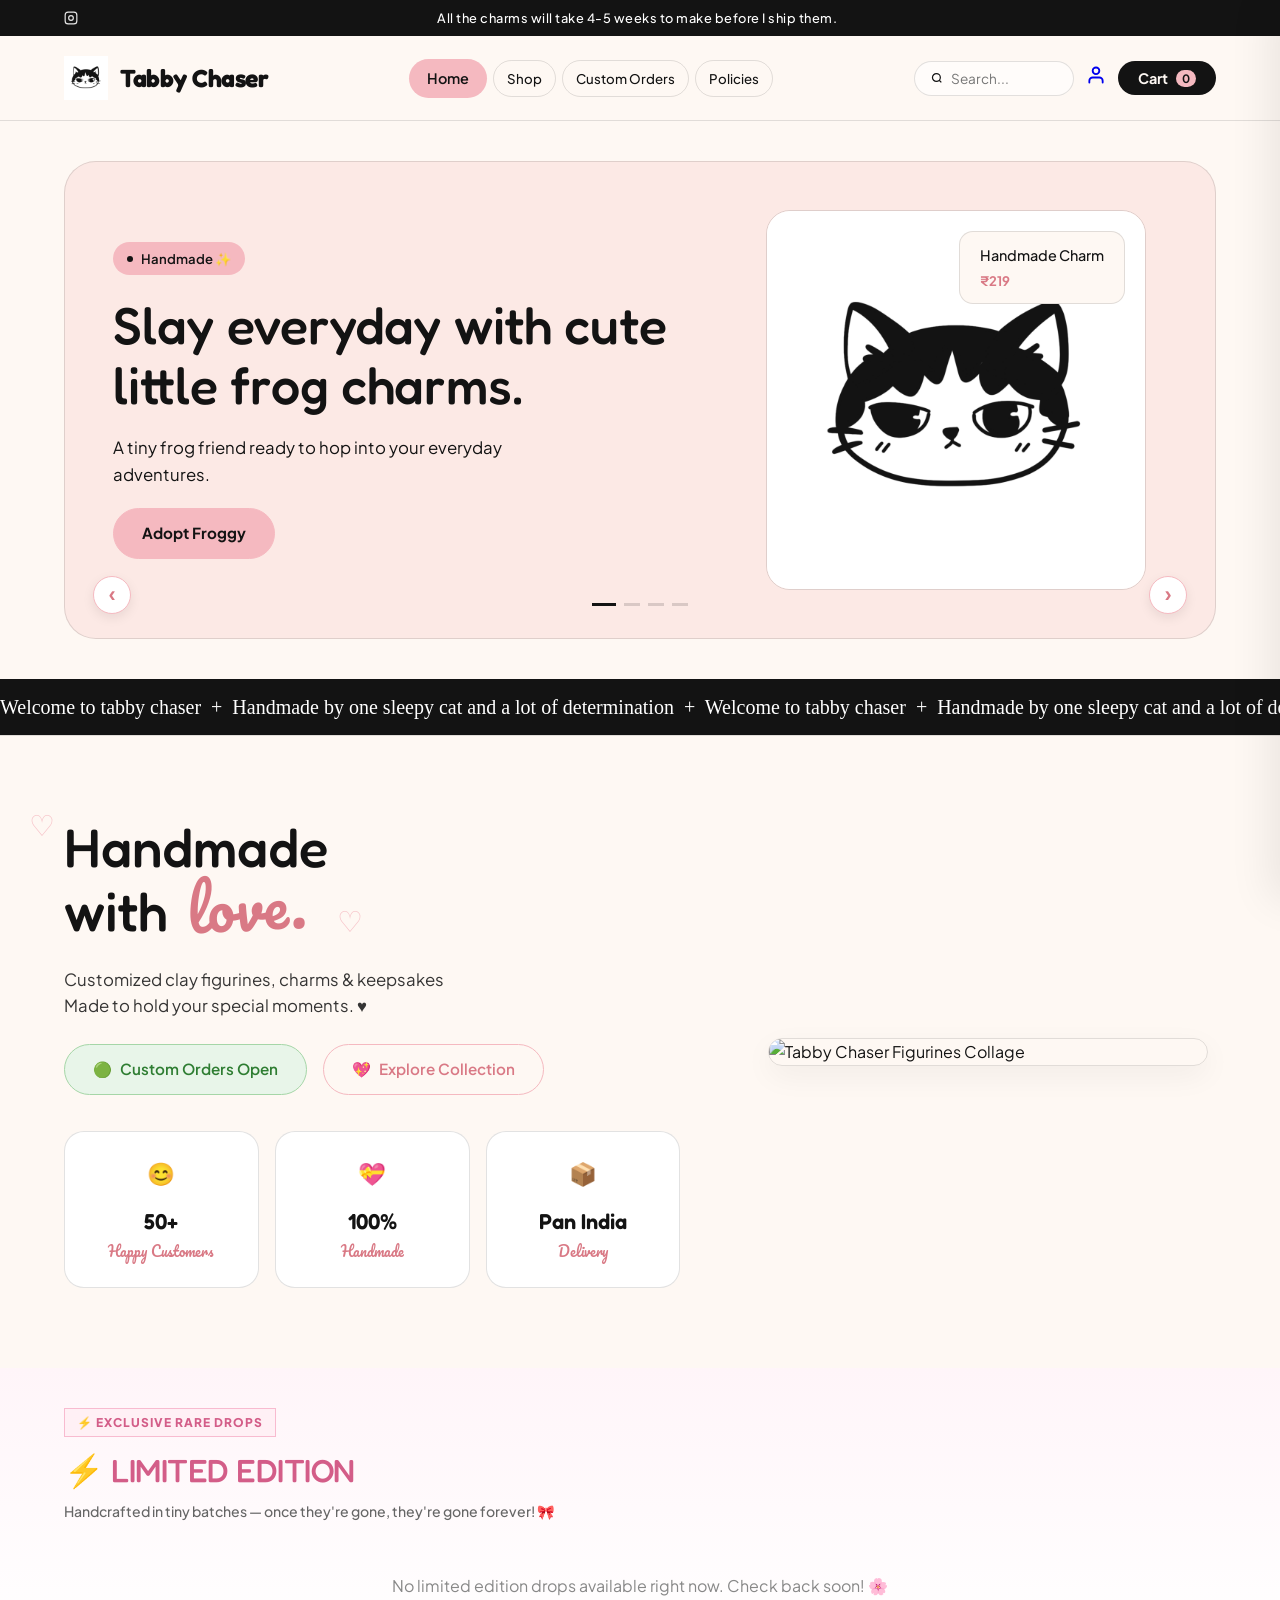
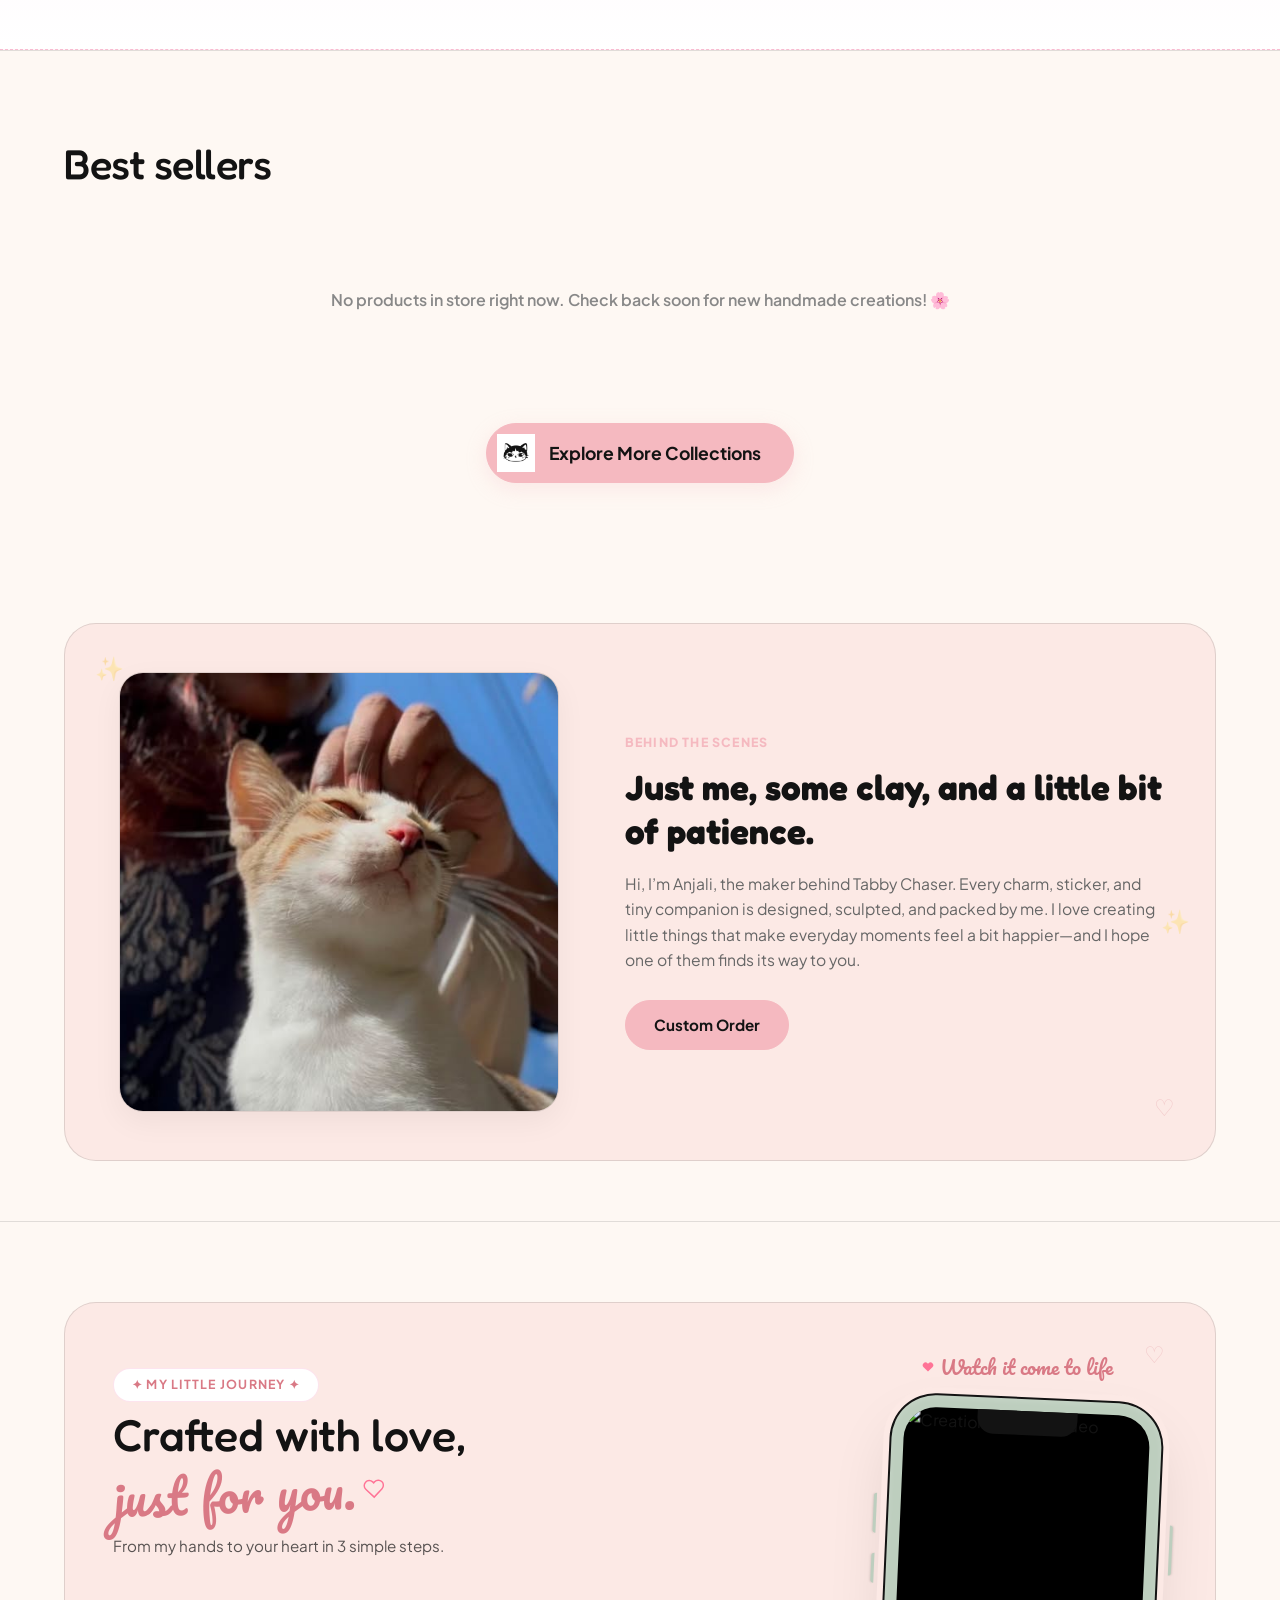
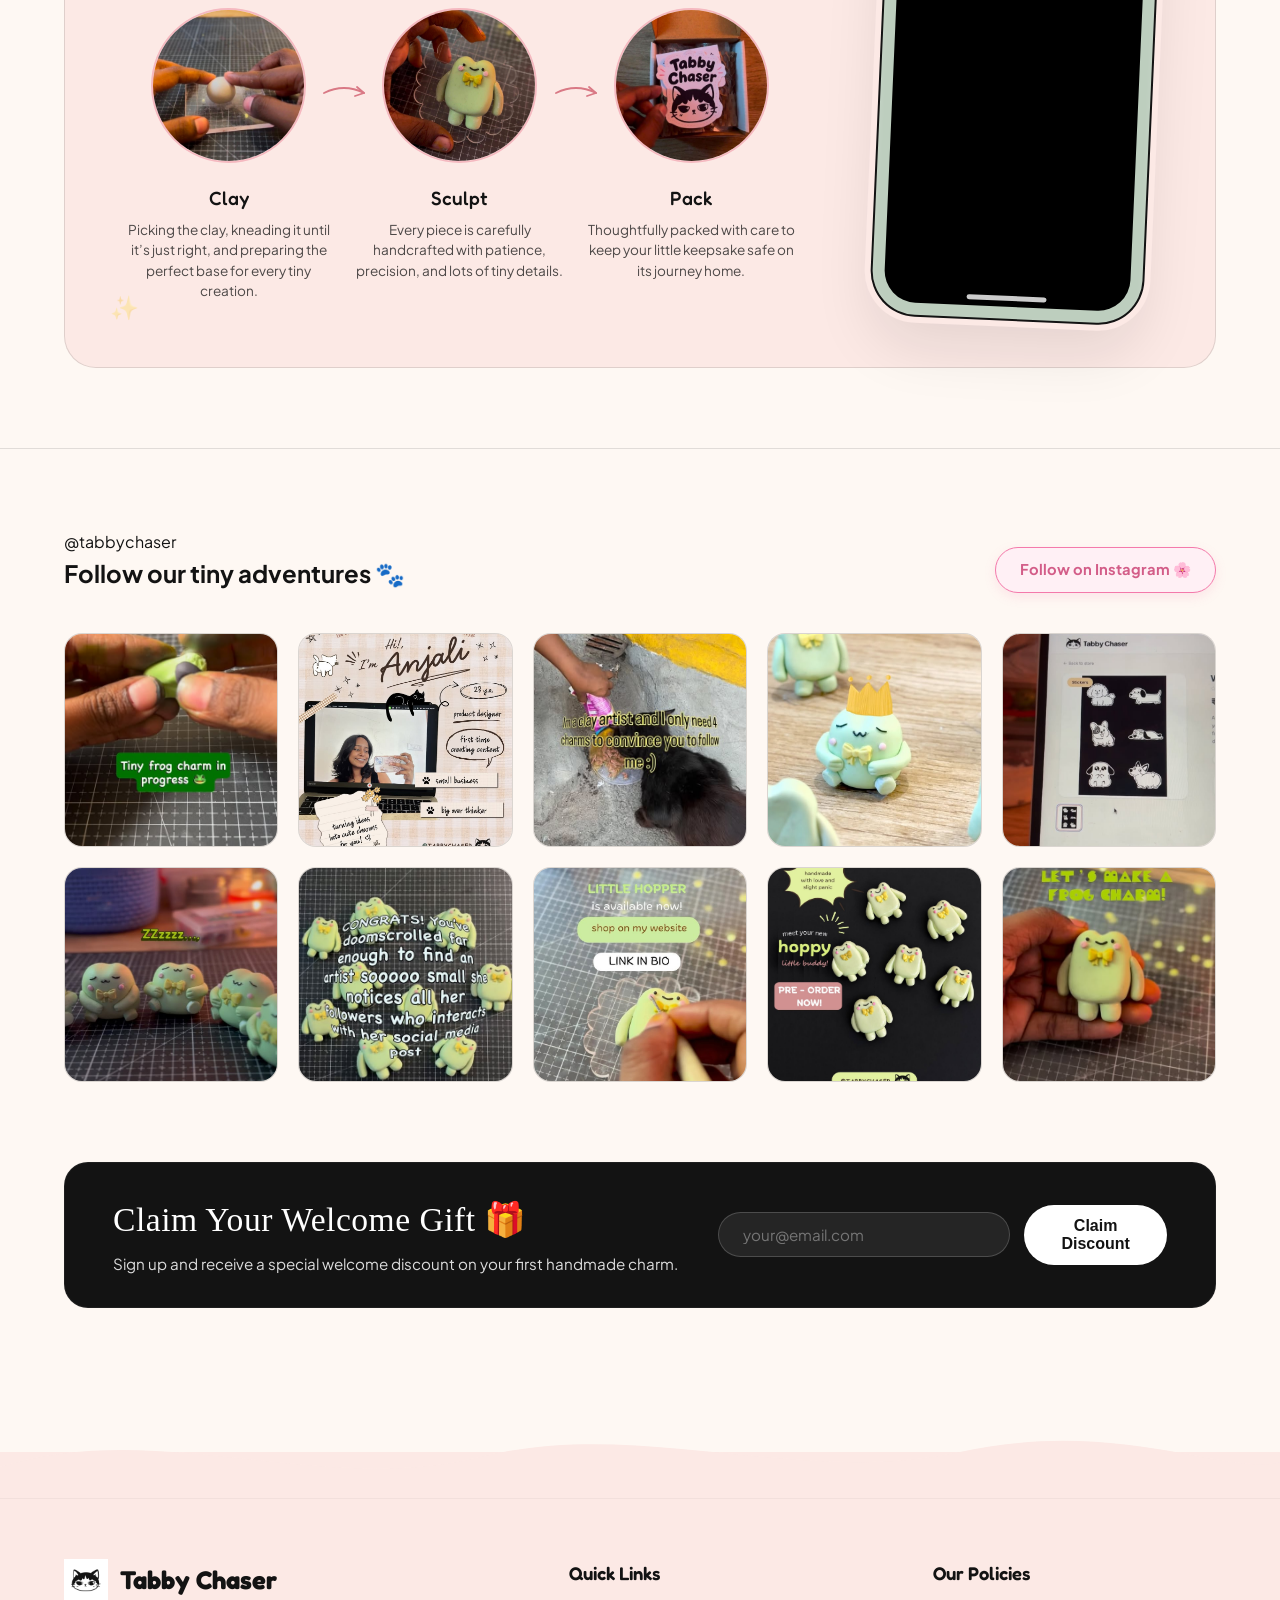
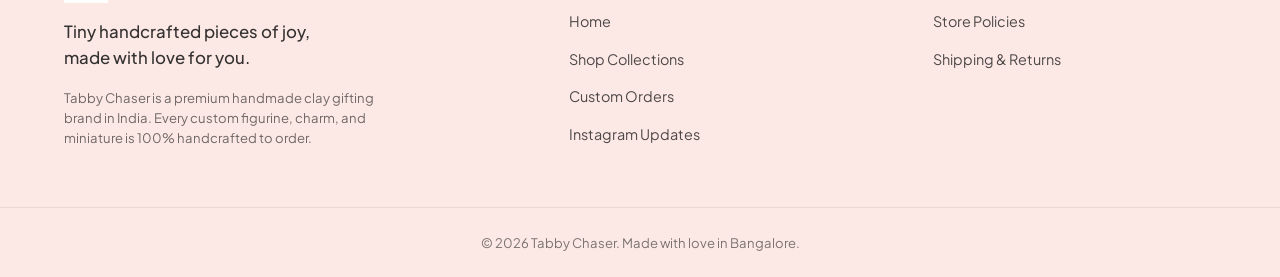
==== commit 0ad1a053: "FIX: Updated favicon tags across all HTML files to store-logo-c471e30d.webp for crisp logo browser t" ====
--- a/index.html
+++ b/index.html
@@ -80,9 +80,10 @@
     ]
   }
   </script>
-  <link rel="icon" type="image/x-icon" href="/favicon.ico" sizes="any">
-  <link rel="icon" type="image/png" sizes="48x48" href="/favicon.png">
-  <link rel="apple-touch-icon" href="/apple-touch-icon.png">
+  <link rel="icon" type="image/webp" href="store-logo-c471e30d.webp" />
+  <link rel="icon" type="image/png" href="store-logo-c471e30d.webp" />
+  <link rel="shortcut icon" href="store-logo-c471e30d.webp" />
+  <link rel="apple-touch-icon" href="store-logo-c471e30d.webp" />
   
   <!-- Bubbly & Script Display Fonts (Chewy, Fredoka, Pacifico) & Body Font (Plus Jakarta Sans) -->
   <link rel="preconnect" href="https://fonts.googleapis.com" />
--- a/style.css
+++ b/style.css
@@ -213,43 +213,54 @@
 
 /* 1. Top Announcement Bar */
 .announcement-bar {
-  background-color: var(--color-patti-bg);
-  color: var(--color-patti-text);
-  padding: 6px 0;
-  overflow: hidden;
+  background-color: var(--color-patti-bg, #131313);
+  color: #ffffff;
+  padding: 8px 0;
+  font-size: 0.8rem;
+  font-weight: 500;
+  letter-spacing: 0.5px;
+  z-index: 1002;
   position: relative;
-  width: 100%;
-  font-size: 0.78rem;
-  font-weight: 600;
-  z-index: 1002;
-  white-space: nowrap;
 }
 
 .announcement-container {
-  display: flex !important;
-  width: 100% !important;
-  max-width: 100% !important;
-  padding: 0 !important;
-  overflow: hidden !important;
-}
-
-.announcement-social, .announcement-spacer {
-  display: none !important;
+  display: flex;
+  justify-content: space-between;
+  align-items: center;
+}
+
+.announcement-social {
+  display: flex;
+  align-items: center;
+}
+
+.announcement-social a {
+  color: #ffffff;
+  opacity: 0.9;
+  display: inline-flex;
+  align-items: center;
+}
+
+.announcement-social a:hover {
+  opacity: 1;
+}
+
+.announcement-social svg {
+  stroke: #ffffff;
+  width: 14px;
+  height: 14px;
 }
 
 .announcement-text {
-  display: inline-block !important;
-  padding-left: 100% !important;
-  animation: marquee-loop-slider 20s linear infinite !important;
-  font-size: 0.78rem !important;
-  font-weight: 600 !important;
-  white-space: nowrap !important;
-  text-align: left !important;
-}
-
-@keyframes marquee-loop-slider {
-  0% { transform: translateX(0); }
-  100% { transform: translateX(-100%); }
+  text-align: center;
+  flex-grow: 1;
+  color: #ffffff;
+  font-size: 0.8rem;
+  font-weight: 500;
+}
+
+.announcement-spacer {
+  width: 20px;
 }
 
 /* 2. Header Navigation */
@@ -2735,48 +2746,68 @@
     box-sizing: border-box !important;
   }
 
-  /* Top Announcement Bar Fix for Mobile (Zero overlap between Instagram Icon & Text) */
+  /* Top Announcement Bar Fix for Mobile (White text, Instagram icon, smooth marquee loop) */
   .announcement-bar {
     padding: 6px 0 !important;
     font-size: 0.72rem !important;
-  }
+    overflow: hidden !important;
+    background-color: #131313 !important;
+    color: #ffffff !important;
+  }
+
   .announcement-container {
     display: flex !important;
     align-items: center !important;
-    justify-content: center !important;
+    justify-content: flex-start !important;
     position: relative !important;
-    padding: 0 32px !important;
+    padding: 0 12px !important;
+    width: 100% !important;
     box-sizing: border-box !important;
-  }
+    overflow: hidden !important;
+  }
+
   .announcement-social {
-    position: absolute !important;
-    left: 8px !important;
-    top: 50% !important;
-    transform: translateY(-50%) !important;
-    z-index: 2 !important;
     display: flex !important;
     align-items: center !important;
-  }
+    flex-shrink: 0 !important;
+    z-index: 5 !important;
+    margin-right: 8px !important;
+    background: #131313 !important;
+    padding-right: 6px !important;
+  }
+
   .announcement-social a {
+    color: #ffffff !important;
     display: flex !important;
     align-items: center !important;
-  }
+    text-decoration: none !important;
+  }
+
   .announcement-social svg {
     width: 14px !important;
     height: 14px !important;
-  }
-  .announcement-text {
-    text-align: center !important;
-    width: 100% !important;
-    font-size: 0.72rem !important;
-    line-height: 1.25 !important;
-    font-weight: 500 !important;
-    white-space: nowrap !important;
-    overflow: hidden !important;
-    text-overflow: ellipsis !important;
-  }
+    stroke: #ffffff !important;
+    fill: none !important;
+  }
+
   .announcement-spacer {
     display: none !important;
+  }
+
+  .announcement-text {
+    display: inline-block !important;
+    padding-left: 100% !important;
+    animation: marquee-loop-slider 18s linear infinite !important;
+    font-size: 0.72rem !important;
+    font-weight: 600 !important;
+    color: #ffffff !important;
+    white-space: nowrap !important;
+    text-align: left !important;
+  }
+
+  @keyframes marquee-loop-slider {
+    0% { transform: translateX(0); }
+    100% { transform: translateX(-100%); }
   }
 
   /* 1. Header (MoonKiln Style: 3 lines Hamburger | Logo | Profile | Cart) */
@@ -2976,14 +3007,33 @@
   }
   .product-overlay-tag {
     position: absolute !important;
-    top: 14px !important;
-    right: 14px !important;
-    background: rgba(19, 19, 19, 0.85) !important;
-    color: #ffffff !important;
-    padding: 6px 14px !important;
-    border-radius: 12px !important;
+    top: 12px !important;
+    right: 12px !important;
+    background: #fce9e5 !important;
+    border: 1px solid var(--color-border-rgba) !important;
+    color: var(--color-text-main) !important;
+    padding: 8px 14px !important;
+    border-radius: 14px !important;
+    display: flex !important;
+    flex-direction: column !important;
+    align-items: center !important;
+    justify-content: center !important;
+    text-align: center !important;
+    min-width: 100px !important;
+    box-shadow: 0 4px 12px rgba(0, 0, 0, 0.06) !important;
+    z-index: 10 !important;
+  }
+  .product-overlay-tag .tag-title {
     font-size: 0.78rem !important;
-    backdrop-filter: blur(4px) !important;
+    font-weight: 600 !important;
+    color: #2c2226 !important;
+    line-height: 1.2 !important;
+  }
+  .product-overlay-tag .tag-price {
+    font-size: 0.85rem !important;
+    font-weight: 800 !important;
+    color: #d35d88 !important;
+    margin-top: 2px !important;
   }
   .hero-nav-btn {
     width: 32px !important;
@@ -3658,56 +3708,49 @@
     color: #d35d88 !important;
   }
 
-  /* My Account Navigation Box Mobile Horizontal Pill Bar Optimization */
+  /* My Account Navigation Box Mobile 2-Column Button Grid */
   .account-layout-grid {
     display: flex !important;
     flex-direction: column !important;
-    gap: 14px !important;
+    gap: 16px !important;
   }
   .account-sidebar-card {
-    display: flex !important;
-    flex-direction: row !important;
-    flex-wrap: nowrap !important;
-    overflow-x: auto !important;
-    scroll-snap-type: x mandatory !important;
-    -webkit-overflow-scrolling: touch !important;
-    gap: 6px !important;
-    padding: 6px !important;
-    border-radius: 50px !important;
+    display: grid !important;
+    grid-template-columns: 1fr 1fr !important;
+    gap: 8px !important;
+    padding: 12px !important;
+    border-radius: 20px !important;
     background: #fce9e5 !important;
-    margin-bottom: 8px !important;
-    border: 1px solid rgba(244, 122, 171, 0.2) !important;
-    box-shadow: none !important;
+    border: 1.5px solid rgba(244, 122, 171, 0.25) !important;
+    box-shadow: 0 4px 15px rgba(0,0,0,0.02) !important;
     width: 100% !important;
     box-sizing: border-box !important;
-  }
-  .account-sidebar-card::-webkit-scrollbar {
-    display: none !important;
+    margin-bottom: 8px !important;
   }
   .account-tab-btn {
-    flex: 0 0 auto !important;
-    scroll-snap-align: start !important;
-    padding: 8px 14px !important;
-    font-size: 0.78rem !important;
+    width: 100% !important;
+    padding: 10px 8px !important;
+    font-size: 0.82rem !important;
     font-weight: 700 !important;
-    border-radius: 50px !important;
-    white-space: nowrap !important;
+    border-radius: 12px !important;
+    display: flex !important;
+    align-items: center !important;
+    justify-content: center !important;
+    gap: 6px !important;
+    background: #ffffff !important;
+    color: #444444 !important;
+    border: 1px solid rgba(0,0,0,0.06) !important;
+    box-sizing: border-box !important;
     margin: 0 !important;
-    display: inline-flex !important;
-    align-items: center !important;
-    gap: 6px !important;
-    background: transparent !important;
-    color: #444444 !important;
-    border: none !important;
-    box-shadow: none !important;
   }
   .account-tab-btn.active {
     background: #f47aab !important;
     color: #ffffff !important;
+    border-color: #f47aab !important;
   }
   .account-tab-btn .tab-icon {
-    width: 14px !important;
-    height: 14px !important;
+    width: 16px !important;
+    height: 16px !important;
   }
 
   /* Cart Drawer & Form Zoom Prevention */
